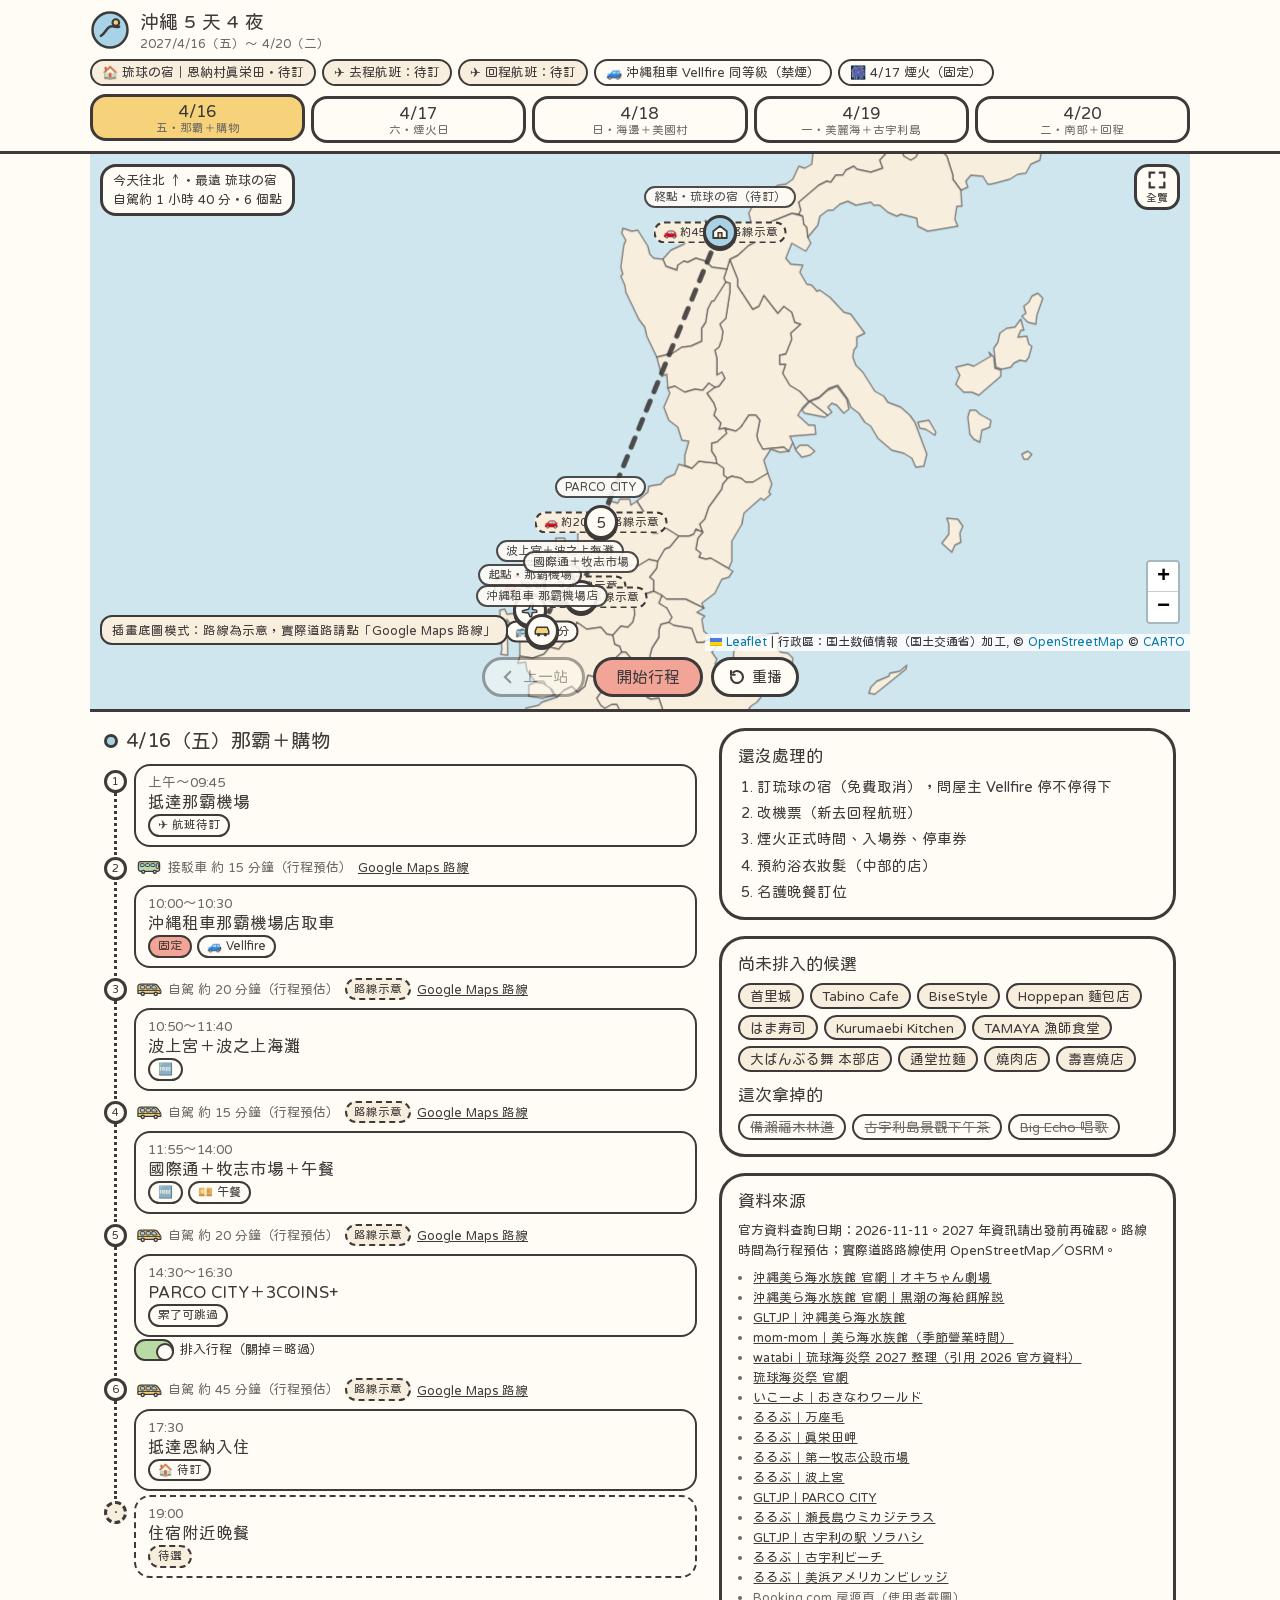
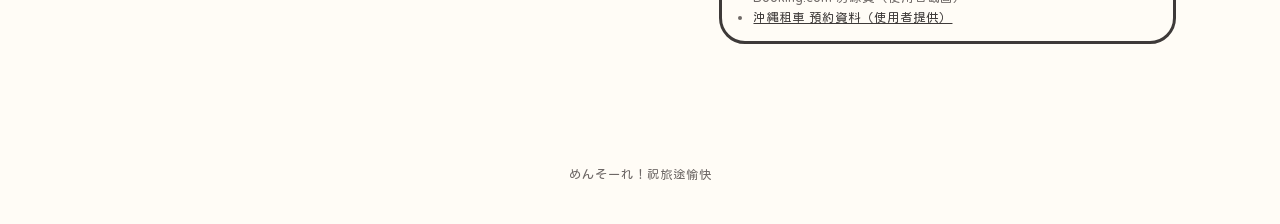
==== index.html @ 58d8d1ad "Add trip map page Co-Authored-By: Claude Opus 5.5 <noreply@anthropic.com> Claude-Session: https://cl" ====
<!DOCTYPE html>
<html lang="zh-Hant">
<head>
<meta charset="utf-8">
<meta name="viewport" content="width=device-width,initial-scale=1,viewport-fit=cover">
<title>沖繩 5 天 4 夜｜動態地圖行程</title>
<link rel="preconnect" href="https://fonts.googleapis.com">
<link href="https://fonts.googleapis.com/css2?family=Huninn&display=swap" rel="stylesheet">
<style>/* required styles */

.leaflet-pane,
.leaflet-tile,
.leaflet-marker-icon,
.leaflet-marker-shadow,
.leaflet-tile-container,
.leaflet-pane > svg,
.leaflet-pane > canvas,
.leaflet-zoom-box,
.leaflet-image-layer,
.leaflet-layer {
	position: absolute;
	left: 0;
	top: 0;
	}
.leaflet-container {
	overflow: hidden;
	}
.leaflet-tile,
.leaflet-marker-icon,
.leaflet-marker-shadow {
	-webkit-user-select: none;
	   -moz-user-select: none;
	        user-select: none;
	  -webkit-user-drag: none;
	}
/* Prevents IE11 from highlighting tiles in blue */
.leaflet-tile::selection {
	background: transparent;
}
/* Safari renders non-retina tile on retina better with this, but Chrome is worse */
.leaflet-safari .leaflet-tile {
	image-rendering: -webkit-optimize-contrast;
	}
/* hack that prevents hw layers "stretching" when loading new tiles */
.leaflet-safari .leaflet-tile-container {
	width: 1600px;
	height: 1600px;
	-webkit-transform-origin: 0 0;
	}
.leaflet-marker-icon,
.leaflet-marker-shadow {
	display: block;
	}
/* .leaflet-container svg: reset svg max-width decleration shipped in Joomla! (joomla.org) 3.x */
/* .leaflet-container img: map is broken in FF if you have max-width: 100% on tiles */
.leaflet-container .leaflet-overlay-pane svg {
	max-width: none !important;
	max-height: none !important;
	}
.leaflet-container .leaflet-marker-pane img,
.leaflet-container .leaflet-shadow-pane img,
.leaflet-container .leaflet-tile-pane img,
.leaflet-container img.leaflet-image-layer,
.leaflet-container .leaflet-tile {
	max-width: none !important;
	max-height: none !important;
	width: auto;
	padding: 0;
	}

.leaflet-container img.leaflet-tile {
	/* See: https://bugs.chromium.org/p/chromium/issues/detail?id=600120 */
	mix-blend-mode: plus-lighter;
}

.leaflet-container.leaflet-touch-zoom {
	-ms-touch-action: pan-x pan-y;
	touch-action: pan-x pan-y;
	}
.leaflet-container.leaflet-touch-drag {
	-ms-touch-action: pinch-zoom;
	/* Fallback for FF which doesn't support pinch-zoom */
	touch-action: none;
	touch-action: pinch-zoom;
}
.leaflet-container.leaflet-touch-drag.leaflet-touch-zoom {
	-ms-touch-action: none;
	touch-action: none;
}
.leaflet-container {
	-webkit-tap-highlight-color: transparent;
}
.leaflet-container a {
	-webkit-tap-highlight-color: rgba(51, 181, 229, 0.4);
}
.leaflet-tile {
	filter: inherit;
	visibility: hidden;
	}
.leaflet-tile-loaded {
	visibility: inherit;
	}
.leaflet-zoom-box {
	width: 0;
	height: 0;
	-moz-box-sizing: border-box;
	     box-sizing: border-box;
	z-index: 800;
	}
/* workaround for https://bugzilla.mozilla.org/show_bug.cgi?id=888319 */
.leaflet-overlay-pane svg {
	-moz-user-select: none;
	}

.leaflet-pane         { z-index: 400; }

.leaflet-tile-pane    { z-index: 200; }
.leaflet-overlay-pane { z-index: 400; }
.leaflet-shadow-pane  { z-index: 500; }
.leaflet-marker-pane  { z-index: 600; }
.leaflet-tooltip-pane   { z-index: 650; }
.leaflet-popup-pane   { z-index: 700; }

.leaflet-map-pane canvas { z-index: 100; }
.leaflet-map-pane svg    { z-index: 200; }

.leaflet-vml-shape {
	width: 1px;
	height: 1px;
	}
.lvml {
	behavior: url(#default#VML);
	display: inline-block;
	position: absolute;
	}


/* control positioning */

.leaflet-control {
	position: relative;
	z-index: 800;
	pointer-events: visiblePainted; /* IE 9-10 doesn't have auto */
	pointer-events: auto;
	}
.leaflet-top,
.leaflet-bottom {
	position: absolute;
	z-index: 1000;
	pointer-events: none;
	}
.leaflet-top {
	top: 0;
	}
.leaflet-right {
	right: 0;
	}
.leaflet-bottom {
	bottom: 0;
	}
.leaflet-left {
	left: 0;
	}
.leaflet-control {
	float: left;
	clear: both;
	}
.leaflet-right .leaflet-control {
	float: right;
	}
.leaflet-top .leaflet-control {
	margin-top: 10px;
	}
.leaflet-bottom .leaflet-control {
	margin-bottom: 10px;
	}
.leaflet-left .leaflet-control {
	margin-left: 10px;
	}
.leaflet-right .leaflet-control {
	margin-right: 10px;
	}


/* zoom and fade animations */

.leaflet-fade-anim .leaflet-popup {
	opacity: 0;
	-webkit-transition: opacity 0.2s linear;
	   -moz-transition: opacity 0.2s linear;
	        transition: opacity 0.2s linear;
	}
.leaflet-fade-anim .leaflet-map-pane .leaflet-popup {
	opacity: 1;
	}
.leaflet-zoom-animated {
	-webkit-transform-origin: 0 0;
	    -ms-transform-origin: 0 0;
	        transform-origin: 0 0;
	}
svg.leaflet-zoom-animated {
	will-change: transform;
}

.leaflet-zoom-anim .leaflet-zoom-animated {
	-webkit-transition: -webkit-transform 0.25s cubic-bezier(0,0,0.25,1);
	   -moz-transition:    -moz-transform 0.25s cubic-bezier(0,0,0.25,1);
	        transition:         transform 0.25s cubic-bezier(0,0,0.25,1);
	}
.leaflet-zoom-anim .leaflet-tile,
.leaflet-pan-anim .leaflet-tile {
	-webkit-transition: none;
	   -moz-transition: none;
	        transition: none;
	}

.leaflet-zoom-anim .leaflet-zoom-hide {
	visibility: hidden;
	}


/* cursors */

.leaflet-interactive {
	cursor: pointer;
	}
.leaflet-grab {
	cursor: -webkit-grab;
	cursor:    -moz-grab;
	cursor:         grab;
	}
.leaflet-crosshair,
.leaflet-crosshair .leaflet-interactive {
	cursor: crosshair;
	}
.leaflet-popup-pane,
.leaflet-control {
	cursor: auto;
	}
.leaflet-dragging .leaflet-grab,
.leaflet-dragging .leaflet-grab .leaflet-interactive,
.leaflet-dragging .leaflet-marker-draggable {
	cursor: move;
	cursor: -webkit-grabbing;
	cursor:    -moz-grabbing;
	cursor:         grabbing;
	}

/* marker & overlays interactivity */
.leaflet-marker-icon,
.leaflet-marker-shadow,
.leaflet-image-layer,
.leaflet-pane > svg path,
.leaflet-tile-container {
	pointer-events: none;
	}

.leaflet-marker-icon.leaflet-interactive,
.leaflet-image-layer.leaflet-interactive,
.leaflet-pane > svg path.leaflet-interactive,
svg.leaflet-image-layer.leaflet-interactive path {
	pointer-events: visiblePainted; /* IE 9-10 doesn't have auto */
	pointer-events: auto;
	}

/* visual tweaks */

.leaflet-container {
	background: #ddd;
	outline-offset: 1px;
	}
.leaflet-container a {
	color: #0078A8;
	}
.leaflet-zoom-box {
	border: 2px dotted #38f;
	background: rgba(255,255,255,0.5);
	}


/* general typography */
.leaflet-container {
	font-family: "Helvetica Neue", Arial, Helvetica, sans-serif;
	font-size: 12px;
	font-size: 0.75rem;
	line-height: 1.5;
	}


/* general toolbar styles */

.leaflet-bar {
	box-shadow: 0 1px 5px rgba(0,0,0,0.65);
	border-radius: 4px;
	}
.leaflet-bar a {
	background-color: #fff;
	border-bottom: 1px solid #ccc;
	width: 26px;
	height: 26px;
	line-height: 26px;
	display: block;
	text-align: center;
	text-decoration: none;
	color: black;
	}
.leaflet-bar a,
.leaflet-control-layers-toggle {
	background-position: 50% 50%;
	background-repeat: no-repeat;
	display: block;
	}
.leaflet-bar a:hover,
.leaflet-bar a:focus {
	background-color: #f4f4f4;
	}
.leaflet-bar a:first-child {
	border-top-left-radius: 4px;
	border-top-right-radius: 4px;
	}
.leaflet-bar a:last-child {
	border-bottom-left-radius: 4px;
	border-bottom-right-radius: 4px;
	border-bottom: none;
	}
.leaflet-bar a.leaflet-disabled {
	cursor: default;
	background-color: #f4f4f4;
	color: #bbb;
	}

.leaflet-touch .leaflet-bar a {
	width: 30px;
	height: 30px;
	line-height: 30px;
	}
.leaflet-touch .leaflet-bar a:first-child {
	border-top-left-radius: 2px;
	border-top-right-radius: 2px;
	}
.leaflet-touch .leaflet-bar a:last-child {
	border-bottom-left-radius: 2px;
	border-bottom-right-radius: 2px;
	}

/* zoom control */

.leaflet-control-zoom-in,
.leaflet-control-zoom-out {
	font: bold 18px 'Lucida Console', Monaco, monospace;
	text-indent: 1px;
	}

.leaflet-touch .leaflet-control-zoom-in, .leaflet-touch .leaflet-control-zoom-out  {
	font-size: 22px;
	}


/* layers control */

.leaflet-control-layers {
	box-shadow: 0 1px 5px rgba(0,0,0,0.4);
	background: #fff;
	border-radius: 5px;
	}
.leaflet-control-layers-toggle {
	background-image: url(images/layers.png);
	width: 36px;
	height: 36px;
	}
.leaflet-retina .leaflet-control-layers-toggle {
	background-image: url(images/layers-2x.png);
	background-size: 26px 26px;
	}
.leaflet-touch .leaflet-control-layers-toggle {
	width: 44px;
	height: 44px;
	}
.leaflet-control-layers .leaflet-control-layers-list,
.leaflet-control-layers-expanded .leaflet-control-layers-toggle {
	display: none;
	}
.leaflet-control-layers-expanded .leaflet-control-layers-list {
	display: block;
	position: relative;
	}
.leaflet-control-layers-expanded {
	padding: 6px 10px 6px 6px;
	color: #333;
	background: #fff;
	}
.leaflet-control-layers-scrollbar {
	overflow-y: scroll;
	overflow-x: hidden;
	padding-right: 5px;
	}
.leaflet-control-layers-selector {
	margin-top: 2px;
	position: relative;
	top: 1px;
	}
.leaflet-control-layers label {
	display: block;
	font-size: 13px;
	font-size: 1.08333em;
	}
.leaflet-control-layers-separator {
	height: 0;
	border-top: 1px solid #ddd;
	margin: 5px -10px 5px -6px;
	}

/* Default icon URLs */
.leaflet-default-icon-path { /* used only in path-guessing heuristic, see L.Icon.Default */
	background-image: url(images/marker-icon.png);
	}


/* attribution and scale controls */

.leaflet-container .leaflet-control-attribution {
	background: #fff;
	background: rgba(255, 255, 255, 0.8);
	margin: 0;
	}
.leaflet-control-attribution,
.leaflet-control-scale-line {
	padding: 0 5px;
	color: #333;
	line-height: 1.4;
	}
.leaflet-control-attribution a {
	text-decoration: none;
	}
.leaflet-control-attribution a:hover,
.leaflet-control-attribution a:focus {
	text-decoration: underline;
	}
.leaflet-attribution-flag {
	display: inline !important;
	vertical-align: baseline !important;
	width: 1em;
	height: 0.6669em;
	}
.leaflet-left .leaflet-control-scale {
	margin-left: 5px;
	}
.leaflet-bottom .leaflet-control-scale {
	margin-bottom: 5px;
	}
.leaflet-control-scale-line {
	border: 2px solid #777;
	border-top: none;
	line-height: 1.1;
	padding: 2px 5px 1px;
	white-space: nowrap;
	-moz-box-sizing: border-box;
	     box-sizing: border-box;
	background: rgba(255, 255, 255, 0.8);
	text-shadow: 1px 1px #fff;
	}
.leaflet-control-scale-line:not(:first-child) {
	border-top: 2px solid #777;
	border-bottom: none;
	margin-top: -2px;
	}
.leaflet-control-scale-line:not(:first-child):not(:last-child) {
	border-bottom: 2px solid #777;
	}

.leaflet-touch .leaflet-control-attribution,
.leaflet-touch .leaflet-control-layers,
.leaflet-touch .leaflet-bar {
	box-shadow: none;
	}
.leaflet-touch .leaflet-control-layers,
.leaflet-touch .leaflet-bar {
	border: 2px solid rgba(0,0,0,0.2);
	background-clip: padding-box;
	}


/* popup */

.leaflet-popup {
	position: absolute;
	text-align: center;
	margin-bottom: 20px;
	}
.leaflet-popup-content-wrapper {
	padding: 1px;
	text-align: left;
	border-radius: 12px;
	}
.leaflet-popup-content {
	margin: 13px 24px 13px 20px;
	line-height: 1.3;
	font-size: 13px;
	font-size: 1.08333em;
	min-height: 1px;
	}
.leaflet-popup-content p {
	margin: 17px 0;
	margin: 1.3em 0;
	}
.leaflet-popup-tip-container {
	width: 40px;
	height: 20px;
	position: absolute;
	left: 50%;
	margin-top: -1px;
	margin-left: -20px;
	overflow: hidden;
	pointer-events: none;
	}
.leaflet-popup-tip {
	width: 17px;
	height: 17px;
	padding: 1px;

	margin: -10px auto 0;
	pointer-events: auto;

	-webkit-transform: rotate(45deg);
	   -moz-transform: rotate(45deg);
	    -ms-transform: rotate(45deg);
	        transform: rotate(45deg);
	}
.leaflet-popup-content-wrapper,
.leaflet-popup-tip {
	background: white;
	color: #333;
	box-shadow: 0 3px 14px rgba(0,0,0,0.4);
	}
.leaflet-container a.leaflet-popup-close-button {
	position: absolute;
	top: 0;
	right: 0;
	border: none;
	text-align: center;
	width: 24px;
	height: 24px;
	font: 16px/24px Tahoma, Verdana, sans-serif;
	color: #757575;
	text-decoration: none;
	background: transparent;
	}
.leaflet-container a.leaflet-popup-close-button:hover,
.leaflet-container a.leaflet-popup-close-button:focus {
	color: #585858;
	}
.leaflet-popup-scrolled {
	overflow: auto;
	}

.leaflet-oldie .leaflet-popup-content-wrapper {
	-ms-zoom: 1;
	}
.leaflet-oldie .leaflet-popup-tip {
	width: 24px;
	margin: 0 auto;

	-ms-filter: "progid:DXImageTransform.Microsoft.Matrix(M11=0.70710678, M12=0.70710678, M21=-0.70710678, M22=0.70710678)";
	filter: progid:DXImageTransform.Microsoft.Matrix(M11=0.70710678, M12=0.70710678, M21=-0.70710678, M22=0.70710678);
	}

.leaflet-oldie .leaflet-control-zoom,
.leaflet-oldie .leaflet-control-layers,
.leaflet-oldie .leaflet-popup-content-wrapper,
.leaflet-oldie .leaflet-popup-tip {
	border: 1px solid #999;
	}


/* div icon */

.leaflet-div-icon {
	background: #fff;
	border: 1px solid #666;
	}


/* Tooltip */
/* Base styles for the element that has a tooltip */
.leaflet-tooltip {
	position: absolute;
	padding: 6px;
	background-color: #fff;
	border: 1px solid #fff;
	border-radius: 3px;
	color: #222;
	white-space: nowrap;
	-webkit-user-select: none;
	-moz-user-select: none;
	-ms-user-select: none;
	user-select: none;
	pointer-events: none;
	box-shadow: 0 1px 3px rgba(0,0,0,0.4);
	}
.leaflet-tooltip.leaflet-interactive {
	cursor: pointer;
	pointer-events: auto;
	}
.leaflet-tooltip-top:before,
.leaflet-tooltip-bottom:before,
.leaflet-tooltip-left:before,
.leaflet-tooltip-right:before {
	position: absolute;
	pointer-events: none;
	border: 6px solid transparent;
	background: transparent;
	content: "";
	}

/* Directions */

.leaflet-tooltip-bottom {
	margin-top: 6px;
}
.leaflet-tooltip-top {
	margin-top: -6px;
}
.leaflet-tooltip-bottom:before,
.leaflet-tooltip-top:before {
	left: 50%;
	margin-left: -6px;
	}
.leaflet-tooltip-top:before {
	bottom: 0;
	margin-bottom: -12px;
	border-top-color: #fff;
	}
.leaflet-tooltip-bottom:before {
	top: 0;
	margin-top: -12px;
	margin-left: -6px;
	border-bottom-color: #fff;
	}
.leaflet-tooltip-left {
	margin-left: -6px;
}
.leaflet-tooltip-right {
	margin-left: 6px;
}
.leaflet-tooltip-left:before,
.leaflet-tooltip-right:before {
	top: 50%;
	margin-top: -6px;
	}
.leaflet-tooltip-left:before {
	right: 0;
	margin-right: -12px;
	border-left-color: #fff;
	}
.leaflet-tooltip-right:before {
	left: 0;
	margin-left: -12px;
	border-right-color: #fff;
	}

/* Printing */

@media print {
	/* Prevent printers from removing background-images of controls. */
	.leaflet-control {
		-webkit-print-color-adjust: exact;
		print-color-adjust: exact;
		}
	}
</style>
<style>
:root{
  --paper:#FFFCF6;--ink:#3E3A39;--ink-soft:#6E6866;--coral:#F2A497;--yellow:#F6D27A;--water:#A8D3E6;--green:#B9DAA5;--sand:#F7EEDD;--lilac:#E8D9F0;
  --line:3px;--r-lg:26px;--r-md:16px;
  --font:"Huninn","PingFang TC","Noto Sans TC","Microsoft JhengHei",system-ui,sans-serif;
  color-scheme:light;
}
*{box-sizing:border-box}
html,body{margin:0;overflow-x:hidden;max-width:100%;background:var(--paper);color:var(--ink);font-family:var(--font);font-size:16px;line-height:1.6}
button{font-family:inherit;color:inherit;cursor:pointer}
a{color:var(--ink)}
:focus-visible{outline:3px dashed var(--ink);outline-offset:2px}
h1,h2,h3{font-weight:400;margin:0;line-height:1.3}

/* Header */
.top{padding:calc(10px + env(safe-area-inset-top,0px)) 14px 8px;border-bottom:var(--line) solid var(--ink);background:var(--paper);position:sticky;top:0;z-index:1200}
.top-row{display:flex;align-items:center;gap:10px;max-width:1100px;margin:0 auto}
.top h1{font-size:19px;flex:1;min-width:0}
.top h1 small{display:block;font-size:12.5px;color:var(--ink-soft)}
.logo{width:40px;height:40px;flex:none}
.chips{display:flex;gap:6px;overflow-x:auto;scrollbar-width:none;padding:8px 0 2px;max-width:1100px;margin:0 auto}
.chips::-webkit-scrollbar{display:none}
.chip{flex:none;white-space:nowrap;border:2px solid var(--ink);border-radius:999px;padding:1px 10px;font-size:13px;background:var(--paper)}
.chip.tbc{background:var(--sand)}
.days{display:grid;grid-template-columns:repeat(5,1fr);gap:6px;max-width:1100px;margin:8px auto 0}
.day-btn{min-width:0;border:var(--line) solid var(--ink);border-radius:var(--r-md);background:var(--paper);padding:4px 0 3px;display:flex;flex-direction:column;align-items:center;line-height:1.2;transition:transform .15s}
.day-btn b{font-weight:400;font-size:17px;font-variant-numeric:tabular-nums}
.day-btn small{font-size:11.5px;color:var(--ink-soft);white-space:nowrap;overflow:hidden;text-overflow:ellipsis;max-width:100%;padding:0 2px}
.day-btn[aria-selected="true"]{background:var(--yellow);transform:translateY(-2px)}

/* Map */
.stage{position:relative;max-width:1100px;margin:0 auto}
.mapbox{position:relative;height:62vh;min-height:360px;border-bottom:var(--line) solid var(--ink);background:#cfe6ef}
#map{position:absolute;inset:0;background:#cfe6ef;font-family:var(--font)}
.leaflet-container{font-family:var(--font)}
.leaflet-tile-pane{filter:saturate(.75) sepia(.12) brightness(1.03)}
.summary{position:absolute;left:10px;top:10px;right:64px;z-index:500;pointer-events:none;display:flex}
.summary div{pointer-events:auto;background:var(--paper);border:var(--line) solid var(--ink);border-radius:var(--r-md);padding:4px 10px;font-size:13px;max-width:100%;line-height:1.45}
.summary b{font-weight:400}
.fab{position:absolute;right:10px;top:10px;z-index:500;display:flex;flex-direction:column;gap:8px}
.fab button{width:46px;height:46px;border:var(--line) solid var(--ink);border-radius:14px;background:var(--paper);display:grid;place-items:center;font-size:11px;line-height:1.1;padding:2px}
.fab svg{width:22px;height:22px}
.ctrl{position:absolute;left:0;right:0;bottom:12px;z-index:600;display:flex;justify-content:center;gap:8px;padding:0 10px;pointer-events:none}
.ctrl button{pointer-events:auto;border:var(--line) solid var(--ink);border-radius:999px;background:var(--paper);padding:8px 14px;font-size:15px;display:flex;align-items:center;gap:6px;white-space:nowrap}
.ctrl button.main{background:var(--coral);font-size:16px;padding:8px 20px}
.ctrl button:disabled{opacity:.45;cursor:default}
.ctrl svg{width:18px;height:18px}
.leaflet-bottom.leaflet-right{bottom:58px}
body.sheet-open .summary{display:none}
.offline{position:absolute;left:10px;bottom:64px;z-index:500;background:var(--sand);border:2px solid var(--ink);border-radius:12px;padding:3px 10px;font-size:12.5px;display:none}

/* map markers */
.pin{width:34px;height:34px;border-radius:50%;border:var(--line) solid var(--ink);background:var(--paper);display:grid;place-items:center;font-size:15px;line-height:1;box-shadow:0 2px 0 var(--ink);transition:transform .2s}
.pin.done{background:var(--green)}
.pin.now{background:var(--yellow);transform:scale(1.18)}
.pin.home{background:var(--water)}
.pin.opt{border-style:dashed}
.pin svg{width:18px;height:18px}
.pin-label{background:var(--paper)!important;border:2px solid var(--ink)!important;border-radius:999px!important;box-shadow:none!important;padding:0 8px!important;font-family:var(--font);font-size:12px;color:var(--ink)!important;white-space:nowrap}
.pin-label::before{display:none}
.leg-chip{background:var(--paper);border:2px solid var(--ink);border-radius:999px;padding:0 7px;font-size:11.5px;white-space:nowrap;display:inline-block;transform:translate(-50%,-50%);font-family:var(--font)}
.leg-chip.sketch{background:var(--sand);border-style:dashed}
.vehicle{width:54px;height:36px;transform-origin:50% 70%}
.vehicle svg{width:54px;height:36px;display:block;transition:transform .2s}
.vehicle.flip svg{transform:scaleX(-1)}

/* Timeline */
main{max-width:1100px;margin:0 auto;padding:16px 14px 120px;display:grid;gap:22px}
@media (min-width:900px){main{grid-template-columns:1.3fr 1fr;align-items:start}}
.sec-title{display:flex;align-items:center;gap:8px;font-size:20px;margin-bottom:10px}
.sec-title .dot{width:14px;height:14px;border-radius:50%;border:var(--line) solid var(--ink);flex:none}
.tl{list-style:none;margin:0;padding:0;position:relative}
.tl>li{position:relative;padding:0 0 4px 30px}
.tl>li::before{content:"";position:absolute;left:10px;top:18px;bottom:-4px;border-left:3px dotted var(--ink)}
.tl>li:last-child::before{display:none}
.tl .dotm{position:absolute;left:0;top:6px;width:23px;height:23px;border-radius:50%;border:var(--line) solid var(--ink);background:var(--paper);display:grid;place-items:center;font-size:11px}
.tl li.pending .dotm{border-style:dashed;background:var(--sand)}
.tl li.isnow .dotm{background:var(--yellow)}
.tl li.isdone .dotm{background:var(--green)}
.tl li.skipped{opacity:.5}
.row{width:100%;text-align:left;border:2px solid var(--ink);border-radius:var(--r-md);background:var(--paper);padding:8px 12px;display:flex;flex-direction:column;gap:3px}
.tl li.pending .row{border-style:dashed}
.tl li.big .row{background:var(--coral)}
.row .tm{font-size:13.5px;color:var(--ink-soft);font-variant-numeric:tabular-nums}
.row .ti{font-size:16.5px}
.tags{display:flex;flex-wrap:wrap;gap:5px}
.tag{font-size:12px;border:2px solid var(--ink);border-radius:999px;padding:0 8px;line-height:1.55;background:var(--paper)}
.tag.pend{background:var(--sand);border-style:dashed}
.tag.fix{background:var(--coral)}
.tag.skip{background:var(--green)}
.leg{display:flex;flex-wrap:wrap;align-items:center;gap:6px;font-size:13px;color:var(--ink-soft);padding:6px 0 8px 2px}
.leg svg{width:26px;height:18px;flex:none}
.leg a{font-size:12.5px}
.leg .sk{border:2px dashed var(--ink);border-radius:999px;padding:0 7px;font-size:11.5px;background:var(--sand);color:var(--ink)}
.opts{display:flex;flex-wrap:wrap;gap:6px;margin-top:4px}
.opt{border:2px solid var(--ink);border-radius:999px;padding:2px 11px;font-size:13.5px;background:var(--paper)}
.opt[aria-pressed="true"]{background:var(--yellow)}
.switch{display:inline-flex;align-items:center;gap:6px;font-size:13px;margin-top:2px}
.switch input{appearance:none;-webkit-appearance:none;width:40px;height:22px;border:2px solid var(--ink);border-radius:999px;background:var(--green);position:relative;cursor:pointer;margin:0}
.switch input::after{content:"";position:absolute;top:2px;left:20px;width:14px;height:14px;border-radius:50%;background:var(--paper);border:2px solid var(--ink);transition:left .15s}
.switch input:not(:checked){background:var(--sand)}
.switch input:not(:checked)::after{left:2px}

.card{border:var(--line) solid var(--ink);border-radius:var(--r-lg);padding:14px 16px;background:var(--paper)}
.side{display:grid;gap:16px}
.side h3{font-size:17px;margin-bottom:8px}
.pills{display:flex;flex-wrap:wrap;gap:6px;list-style:none;margin:0;padding:0}
.pills li{border:2px solid var(--ink);border-radius:999px;padding:0 10px;font-size:13.5px;background:var(--sand)}
.pills.cut li{text-decoration:line-through;background:var(--paper);color:var(--ink-soft)}
.todo{margin:0;padding-left:1.3em;font-size:14.5px}
.todo li+li{margin-top:3px}
.src{font-size:12.5px;color:var(--ink-soft);margin:0;padding-left:1.2em}
footer{text-align:center;font-size:12.5px;color:var(--ink-soft);padding:0 16px 40px}

/* Bottom sheet */
.sheet{position:fixed;left:0;right:0;bottom:0;z-index:1500;background:var(--paper);border-top:var(--line) solid var(--ink);border-radius:var(--r-lg) var(--r-lg) 0 0;max-height:46vh;display:flex;flex-direction:column;transform:translateY(105%);transition:transform .32s cubic-bezier(.3,1.3,.5,1);box-shadow:0 -4px 0 rgba(62,58,57,.12);padding-bottom:env(safe-area-inset-bottom,0px)}
.sheet.open{transform:none}
.sheet.tall{max-height:86vh}
@media (min-width:900px){
  .sheet{left:auto;right:16px;bottom:16px;top:auto;width:400px;max-height:calc(100vh - 32px);border:var(--line) solid var(--ink);border-radius:var(--r-lg);transform:translateX(120%)}
  .sheet.open{transform:none}
  .sheet.tall{max-height:calc(100vh - 32px)}
}
.grab{width:100%;border:0;background:transparent;padding:8px 0 2px;display:flex;justify-content:center}
.grab i{display:block;width:48px;height:6px;border-radius:9px;background:var(--ink)}
.sh-head{flex:none;padding:2px 16px 10px;display:flex;gap:10px;align-items:flex-start;border-bottom:2px dashed var(--ink)}
.sh-head .num{flex:none;width:36px;height:36px;border-radius:50%;border:var(--line) solid var(--ink);background:var(--yellow);display:grid;place-items:center;font-size:16px}
.sh-head h2{font-size:20px}
.sh-head .sub{font-size:13px;color:var(--ink-soft)}
.sh-head .x{margin-left:auto;flex:none;width:34px;height:34px;border:2px solid var(--ink);border-radius:50%;background:var(--paper);font-size:18px;line-height:1}
.sh-body{flex:1 1 auto;min-height:0;overflow-y:auto;padding:12px 16px 14px;display:grid;gap:12px;overscroll-behavior:contain}
.times{display:grid;grid-template-columns:repeat(3,1fr);gap:6px}
.times div{border:2px solid var(--ink);border-radius:12px;padding:4px 6px;text-align:center;background:var(--sand)}
.times small{display:block;font-size:11.5px;color:var(--ink-soft)}
.times b{font-weight:400;font-size:17px;font-variant-numeric:tabular-nums}
.plan-note{font-size:11.5px;color:var(--ink-soft);margin-top:-6px}
.what{font-size:15.5px}
.steps{margin:0;padding-left:1.4em;font-size:14.5px}
.steps li+li{margin-top:2px}
.alert{border:2px solid var(--ink);border-radius:12px;background:#FCE3DD;padding:8px 10px;font-size:14px}
.alert b{font-weight:400}
.alert ul{margin:4px 0 0;padding-left:1.2em}
details{border:2px solid var(--ink);border-radius:14px;background:var(--paper)}
summary{padding:8px 12px;cursor:pointer;font-size:15.5px;list-style:none;display:flex;align-items:center;gap:8px}
summary::-webkit-details-marker{display:none}
summary::after{content:"＋";margin-left:auto}
details[open] summary::after{content:"－"}
.dbody{padding:0 12px 10px;display:grid;gap:8px;font-size:14px}
.kv{display:grid;grid-template-columns:auto 1fr;gap:4px 10px;margin:0}
.kv dt{color:var(--ink-soft);font-size:13px;white-space:nowrap}
.kv dd{margin:0}
.badge{display:inline-block;font-size:11px;border:1.5px solid var(--ink);border-radius:999px;padding:0 6px;margin-left:4px;vertical-align:1px}
.badge.ok{background:var(--green)}
.badge.tbc{background:var(--sand);border-style:dashed}
.srcline{font-size:11.5px;color:var(--ink-soft)}
.food{border:2px solid var(--ink);border-radius:12px;padding:7px 10px;background:var(--sand)}
.food b{font-weight:400;font-size:15px}
.food p{margin:2px 0 0;font-size:13px}
.maplink{display:inline-flex;align-items:center;gap:4px;border:2px solid var(--ink);border-radius:999px;padding:1px 10px;font-size:13px;text-decoration:none;background:var(--water)}
.sh-foot{flex:none;display:flex;gap:8px;padding:10px 16px 12px;border-top:2px dashed var(--ink)}
.sh-foot button{flex:1;border:var(--line) solid var(--ink);border-radius:999px;background:var(--paper);padding:8px 0;font-size:15px}
.sh-foot button.main{background:var(--coral)}
.sh-foot button:disabled{opacity:.4}

@media (prefers-reduced-motion:reduce){
  *,*::before,*::after{transition:none!important;animation:none!important}
}
</style>
</head>
<body>
<header class="top">
  <div class="top-row">
    <svg class="logo" viewBox="0 0 48 48" aria-hidden="true"><circle cx="24" cy="24" r="21" fill="#A8D3E6" stroke="#3E3A39" stroke-width="3"/><path d="M13 31c5-2 6-9 11-11s8 2 11 0" fill="none" stroke="#3E3A39" stroke-width="3" stroke-linecap="round"/><circle cx="31" cy="15" r="4" fill="#F6D27A" stroke="#3E3A39" stroke-width="2.5"/></svg>
    <h1 id="title">沖繩 5 天 4 夜<small id="dates"></small></h1>
  </div>
  <div class="chips" id="chips"></div>
  <div class="days" id="days" role="tablist" aria-label="選擇日期"></div>
</header>

<div class="stage">
  <div class="mapbox">
    <div id="map" aria-label="行程地圖"></div>
    <div class="summary"><div id="summary"></div></div>
    <div class="fab">
      <button id="btnFit" title="當日全覽" aria-label="當日全覽"><svg viewBox="0 0 24 24" fill="none" stroke="#3E3A39" stroke-width="2.5" stroke-linecap="round"><path d="M4 9V4h5M20 9V4h-5M4 15v5h5M20 15v5h-5"/></svg>全覽</button>
    </div>
    <div class="offline" id="offline">插畫底圖模式：路線為示意，實際道路請點「Google Maps 路線」</div>
    <div class="ctrl">
      <button id="btnPrev" aria-label="上一站"><svg viewBox="0 0 24 24" fill="none" stroke="#3E3A39" stroke-width="3" stroke-linecap="round"><path d="M15 5l-7 7 7 7"/></svg>上一站</button>
      <button id="btnMain" class="main">開始行程</button>
      <button id="btnReplay" aria-label="重播今日"><svg viewBox="0 0 24 24" fill="none" stroke="#3E3A39" stroke-width="2.8" stroke-linecap="round"><path d="M4 12a8 8 0 1 0 3-6.2M4 4v5h5"/></svg>重播</button>
    </div>
  </div>
</div>

<main>
  <section>
    <h2 class="sec-title"><span class="dot" id="dayDot"></span><span id="tlTitle">時間軸</span></h2>
    <ol class="tl" id="timeline"></ol>
  </section>
  <aside class="side">
    <div class="card">
      <h3>還沒處理的</h3>
      <ol class="todo" id="todo"></ol>
    </div>
    <div class="card">
      <h3>尚未排入的候選</h3>
      <ul class="pills" id="wish"></ul>
      <h3 style="margin-top:12px">這次拿掉的</h3>
      <ul class="pills cut" id="cut"></ul>
    </div>
    <div class="card">
      <h3>資料來源</h3>
      <p style="font-size:13px;margin:0 0 6px">官方資料查詢日期：<span id="qdate"></span>。2027 年資訊請出發前再確認。路線時間為行程預估；實際道路路線使用 OpenStreetMap／OSRM。</p>
      <ul class="src" id="srcList"></ul>
    </div>
  </aside>
</main>
<footer>めんそーれ！祝旅途愉快</footer>

<section class="sheet" id="sheet" aria-live="polite" aria-label="站點資訊">
  <button class="grab" id="grab" aria-label="展開或收合資訊卡"><i></i></button>
  <div class="sh-head">
    <span class="num" id="shNum">1</span>
    <div><h2 id="shTitle"></h2><div class="sub" id="shSub"></div></div>
    <button class="x" id="shClose" aria-label="收起">×</button>
  </div>
  <div class="sh-body" id="shBody"></div>
  <div class="sh-foot">
    <button id="shPrev">上一站</button>
    <button id="shNext" class="main">下一站</button>
  </div>
</section>

<script>/* @preserve
 * Leaflet 1.9.4, a JS library for interactive maps. https://leafletjs.com
 * (c) 2010-2023 Vladimir Agafonkin, (c) 2010-2011 CloudMade
 */
!function(t,e){"object"==typeof exports&&"undefined"!=typeof module?e(exports):"function"==typeof define&&define.amd?define(["exports"],e):e((t="undefined"!=typeof globalThis?globalThis:t||self).leaflet={})}(this,function(t){"use strict";function l(t){for(var e,i,n=1,o=arguments.length;n<o;n++)for(e in i=arguments[n])t[e]=i[e];return t}var R=Object.create||function(t){return N.prototype=t,new N};function N(){}function a(t,e){var i,n=Array.prototype.slice;return t.bind?t.bind.apply(t,n.call(arguments,1)):(i=n.call(arguments,2),function(){return t.apply(e,i.length?i.concat(n.call(arguments)):arguments)})}var D=0;function h(t){return"_leaflet_id"in t||(t._leaflet_id=++D),t._leaflet_id}function j(t,e,i){var n,o,s=function(){n=!1,o&&(r.apply(i,o),o=!1)},r=function(){n?o=arguments:(t.apply(i,arguments),setTimeout(s,e),n=!0)};return r}function H(t,e,i){var n=e[1],e=e[0],o=n-e;return t===n&&i?t:((t-e)%o+o)%o+e}function u(){return!1}function i(t,e){return!1===e?t:(e=Math.pow(10,void 0===e?6:e),Math.round(t*e)/e)}function W(t){return t.trim?t.trim():t.replace(/^\s+|\s+$/g,"")}function F(t){return W(t).split(/\s+/)}function c(t,e){for(var i in Object.prototype.hasOwnProperty.call(t,"options")||(t.options=t.options?R(t.options):{}),e)t.options[i]=e[i];return t.options}function U(t,e,i){var n,o=[];for(n in t)o.push(encodeURIComponent(i?n.toUpperCase():n)+"="+encodeURIComponent(t[n]));return(e&&-1!==e.indexOf("?")?"&":"?")+o.join("&")}var V=/\{ *([\w_ -]+) *\}/g;function q(t,i){return t.replace(V,function(t,e){e=i[e];if(void 0===e)throw new Error("No value provided for variable "+t);return e="function"==typeof e?e(i):e})}var d=Array.isArray||function(t){return"[object Array]"===Object.prototype.toString.call(t)};function G(t,e){for(var i=0;i<t.length;i++)if(t[i]===e)return i;return-1}var K="[data-uri]";function Y(t){return window["webkit"+t]||window["moz"+t]||window["ms"+t]}var X=0;function J(t){var e=+new Date,i=Math.max(0,16-(e-X));return X=e+i,window.setTimeout(t,i)}var $=window.requestAnimationFrame||Y("RequestAnimationFrame")||J,Q=window.cancelAnimationFrame||Y("CancelAnimationFrame")||Y("CancelRequestAnimationFrame")||function(t){window.clearTimeout(t)};function x(t,e,i){if(!i||$!==J)return $.call(window,a(t,e));t.call(e)}function r(t){t&&Q.call(window,t)}var tt={__proto__:null,extend:l,create:R,bind:a,get lastId(){return D},stamp:h,throttle:j,wrapNum:H,falseFn:u,formatNum:i,trim:W,splitWords:F,setOptions:c,getParamString:U,template:q,isArray:d,indexOf:G,emptyImageUrl:K,requestFn:$,cancelFn:Q,requestAnimFrame:x,cancelAnimFrame:r};function et(){}et.extend=function(t){function e(){c(this),this.initialize&&this.initialize.apply(this,arguments),this.callInitHooks()}var i,n=e.__super__=this.prototype,o=R(n);for(i in(o.constructor=e).prototype=o,this)Object.prototype.hasOwnProperty.call(this,i)&&"prototype"!==i&&"__super__"!==i&&(e[i]=this[i]);if(t.statics&&l(e,t.statics),t.includes){var s=t.includes;if("undefined"!=typeof L&&L&&L.Mixin){s=d(s)?s:[s];for(var r=0;r<s.length;r++)s[r]===L.Mixin.Events&&console.warn("Deprecated include of L.Mixin.Events: this property will be removed in future releases, please inherit from L.Evented instead.",(new Error).stack)}l.apply(null,[o].concat(t.includes))}return l(o,t),delete o.statics,delete o.includes,o.options&&(o.options=n.options?R(n.options):{},l(o.options,t.options)),o._initHooks=[],o.callInitHooks=function(){if(!this._initHooksCalled){n.callInitHooks&&n.callInitHooks.call(this),this._initHooksCalled=!0;for(var t=0,e=o._initHooks.length;t<e;t++)o._initHooks[t].call(this)}},e},et.include=function(t){var e=this.prototype.options;return l(this.prototype,t),t.options&&(this.prototype.options=e,this.mergeOptions(t.options)),this},et.mergeOptions=function(t){return l(this.prototype.options,t),this},et.addInitHook=function(t){var e=Array.prototype.slice.call(arguments,1),i="function"==typeof t?t:function(){this[t].apply(this,e)};return this.prototype._initHooks=this.prototype._initHooks||[],this.prototype._initHooks.push(i),this};var e={on:function(t,e,i){if("object"==typeof t)for(var n in t)this._on(n,t[n],e);else for(var o=0,s=(t=F(t)).length;o<s;o++)this._on(t[o],e,i);return this},off:function(t,e,i){if(arguments.length)if("object"==typeof t)for(var n in t)this._off(n,t[n],e);else{t=F(t);for(var o=1===arguments.length,s=0,r=t.length;s<r;s++)o?this._off(t[s]):this._off(t[s],e,i)}else delete this._events;return this},_on:function(t,e,i,n){"function"!=typeof e?console.warn("wrong listener type: "+typeof e):!1===this._listens(t,e,i)&&(e={fn:e,ctx:i=i===this?void 0:i},n&&(e.once=!0),this._events=this._events||{},this._events[t]=this._events[t]||[],this._events[t].push(e))},_off:function(t,e,i){var n,o,s;if(this._events&&(n=this._events[t]))if(1===arguments.length){if(this._firingCount)for(o=0,s=n.length;o<s;o++)n[o].fn=u;delete this._events[t]}else"function"!=typeof e?console.warn("wrong listener type: "+typeof e):!1!==(e=this._listens(t,e,i))&&(i=n[e],this._firingCount&&(i.fn=u,this._events[t]=n=n.slice()),n.splice(e,1))},fire:function(t,e,i){if(this.listens(t,i)){var n=l({},e,{type:t,target:this,sourceTarget:e&&e.sourceTarget||this});if(this._events){var o=this._events[t];if(o){this._firingCount=this._firingCount+1||1;for(var s=0,r=o.length;s<r;s++){var a=o[s],h=a.fn;a.once&&this.off(t,h,a.ctx),h.call(a.ctx||this,n)}this._firingCount--}}i&&this._propagateEvent(n)}return this},listens:function(t,e,i,n){"string"!=typeof t&&console.warn('"string" type argument expected');var o=e,s=("function"!=typeof e&&(n=!!e,i=o=void 0),this._events&&this._events[t]);if(s&&s.length&&!1!==this._listens(t,o,i))return!0;if(n)for(var r in this._eventParents)if(this._eventParents[r].listens(t,e,i,n))return!0;return!1},_listens:function(t,e,i){if(this._events){var n=this._events[t]||[];if(!e)return!!n.length;i===this&&(i=void 0);for(var o=0,s=n.length;o<s;o++)if(n[o].fn===e&&n[o].ctx===i)return o}return!1},once:function(t,e,i){if("object"==typeof t)for(var n in t)this._on(n,t[n],e,!0);else for(var o=0,s=(t=F(t)).length;o<s;o++)this._on(t[o],e,i,!0);return this},addEventParent:function(t){return this._eventParents=this._eventParents||{},this._eventParents[h(t)]=t,this},removeEventParent:function(t){return this._eventParents&&delete this._eventParents[h(t)],this},_propagateEvent:function(t){for(var e in this._eventParents)this._eventParents[e].fire(t.type,l({layer:t.target,propagatedFrom:t.target},t),!0)}},it=(e.addEventListener=e.on,e.removeEventListener=e.clearAllEventListeners=e.off,e.addOneTimeEventListener=e.once,e.fireEvent=e.fire,e.hasEventListeners=e.listens,et.extend(e));function p(t,e,i){this.x=i?Math.round(t):t,this.y=i?Math.round(e):e}var nt=Math.trunc||function(t){return 0<t?Math.floor(t):Math.ceil(t)};function m(t,e,i){return t instanceof p?t:d(t)?new p(t[0],t[1]):null==t?t:"object"==typeof t&&"x"in t&&"y"in t?new p(t.x,t.y):new p(t,e,i)}function f(t,e){if(t)for(var i=e?[t,e]:t,n=0,o=i.length;n<o;n++)this.extend(i[n])}function _(t,e){return!t||t instanceof f?t:new f(t,e)}function s(t,e){if(t)for(var i=e?[t,e]:t,n=0,o=i.length;n<o;n++)this.extend(i[n])}function g(t,e){return t instanceof s?t:new s(t,e)}function v(t,e,i){if(isNaN(t)||isNaN(e))throw new Error("Invalid LatLng object: ("+t+", "+e+")");this.lat=+t,this.lng=+e,void 0!==i&&(this.alt=+i)}function w(t,e,i){return t instanceof v?t:d(t)&&"object"!=typeof t[0]?3===t.length?new v(t[0],t[1],t[2]):2===t.length?new v(t[0],t[1]):null:null==t?t:"object"==typeof t&&"lat"in t?new v(t.lat,"lng"in t?t.lng:t.lon,t.alt):void 0===e?null:new v(t,e,i)}p.prototype={clone:function(){return new p(this.x,this.y)},add:function(t){return this.clone()._add(m(t))},_add:function(t){return this.x+=t.x,this.y+=t.y,this},subtract:function(t){return this.clone()._subtract(m(t))},_subtract:function(t){return this.x-=t.x,this.y-=t.y,this},divideBy:function(t){return this.clone()._divideBy(t)},_divideBy:function(t){return this.x/=t,this.y/=t,this},multiplyBy:function(t){return this.clone()._multiplyBy(t)},_multiplyBy:function(t){return this.x*=t,this.y*=t,this},scaleBy:function(t){return new p(this.x*t.x,this.y*t.y)},unscaleBy:function(t){return new p(this.x/t.x,this.y/t.y)},round:function(){return this.clone()._round()},_round:function(){return this.x=Math.round(this.x),this.y=Math.round(this.y),this},floor:function(){return this.clone()._floor()},_floor:function(){return this.x=Math.floor(this.x),this.y=Math.floor(this.y),this},ceil:function(){return this.clone()._ceil()},_ceil:function(){return this.x=Math.ceil(this.x),this.y=Math.ceil(this.y),this},trunc:function(){return this.clone()._trunc()},_trunc:function(){return this.x=nt(this.x),this.y=nt(this.y),this},distanceTo:function(t){var e=(t=m(t)).x-this.x,t=t.y-this.y;return Math.sqrt(e*e+t*t)},equals:function(t){return(t=m(t)).x===this.x&&t.y===this.y},contains:function(t){return t=m(t),Math.abs(t.x)<=Math.abs(this.x)&&Math.abs(t.y)<=Math.abs(this.y)},toString:function(){return"Point("+i(this.x)+", "+i(this.y)+")"}},f.prototype={extend:function(t){var e,i;if(t){if(t instanceof p||"number"==typeof t[0]||"x"in t)e=i=m(t);else if(e=(t=_(t)).min,i=t.max,!e||!i)return this;this.min||this.max?(this.min.x=Math.min(e.x,this.min.x),this.max.x=Math.max(i.x,this.max.x),this.min.y=Math.min(e.y,this.min.y),this.max.y=Math.max(i.y,this.max.y)):(this.min=e.clone(),this.max=i.clone())}return this},getCenter:function(t){return m((this.min.x+this.max.x)/2,(this.min.y+this.max.y)/2,t)},getBottomLeft:function(){return m(this.min.x,this.max.y)},getTopRight:function(){return m(this.max.x,this.min.y)},getTopLeft:function(){return this.min},getBottomRight:function(){return this.max},getSize:function(){return this.max.subtract(this.min)},contains:function(t){var e,i;return(t=("number"==typeof t[0]||t instanceof p?m:_)(t))instanceof f?(e=t.min,i=t.max):e=i=t,e.x>=this.min.x&&i.x<=this.max.x&&e.y>=this.min.y&&i.y<=this.max.y},intersects:function(t){t=_(t);var e=this.min,i=this.max,n=t.min,t=t.max,o=t.x>=e.x&&n.x<=i.x,t=t.y>=e.y&&n.y<=i.y;return o&&t},overlaps:function(t){t=_(t);var e=this.min,i=this.max,n=t.min,t=t.max,o=t.x>e.x&&n.x<i.x,t=t.y>e.y&&n.y<i.y;return o&&t},isValid:function(){return!(!this.min||!this.max)},pad:function(t){var e=this.min,i=this.max,n=Math.abs(e.x-i.x)*t,t=Math.abs(e.y-i.y)*t;return _(m(e.x-n,e.y-t),m(i.x+n,i.y+t))},equals:function(t){return!!t&&(t=_(t),this.min.equals(t.getTopLeft())&&this.max.equals(t.getBottomRight()))}},s.prototype={extend:function(t){var e,i,n=this._southWest,o=this._northEast;if(t instanceof v)i=e=t;else{if(!(t instanceof s))return t?this.extend(w(t)||g(t)):this;if(e=t._southWest,i=t._northEast,!e||!i)return this}return n||o?(n.lat=Math.min(e.lat,n.lat),n.lng=Math.min(e.lng,n.lng),o.lat=Math.max(i.lat,o.lat),o.lng=Math.max(i.lng,o.lng)):(this._southWest=new v(e.lat,e.lng),this._northEast=new v(i.lat,i.lng)),this},pad:function(t){var e=this._southWest,i=this._northEast,n=Math.abs(e.lat-i.lat)*t,t=Math.abs(e.lng-i.lng)*t;return new s(new v(e.lat-n,e.lng-t),new v(i.lat+n,i.lng+t))},getCenter:function(){return new v((this._southWest.lat+this._northEast.lat)/2,(this._southWest.lng+this._northEast.lng)/2)},getSouthWest:function(){return this._southWest},getNorthEast:function(){return this._northEast},getNorthWest:function(){return new v(this.getNorth(),this.getWest())},getSouthEast:function(){return new v(this.getSouth(),this.getEast())},getWest:function(){return this._southWest.lng},getSouth:function(){return this._southWest.lat},getEast:function(){return this._northEast.lng},getNorth:function(){return this._northEast.lat},contains:function(t){t=("number"==typeof t[0]||t instanceof v||"lat"in t?w:g)(t);var e,i,n=this._southWest,o=this._northEast;return t instanceof s?(e=t.getSouthWest(),i=t.getNorthEast()):e=i=t,e.lat>=n.lat&&i.lat<=o.lat&&e.lng>=n.lng&&i.lng<=o.lng},intersects:function(t){t=g(t);var e=this._southWest,i=this._northEast,n=t.getSouthWest(),t=t.getNorthEast(),o=t.lat>=e.lat&&n.lat<=i.lat,t=t.lng>=e.lng&&n.lng<=i.lng;return o&&t},overlaps:function(t){t=g(t);var e=this._southWest,i=this._northEast,n=t.getSouthWest(),t=t.getNorthEast(),o=t.lat>e.lat&&n.lat<i.lat,t=t.lng>e.lng&&n.lng<i.lng;return o&&t},toBBoxString:function(){return[this.getWest(),this.getSouth(),this.getEast(),this.getNorth()].join(",")},equals:function(t,e){return!!t&&(t=g(t),this._southWest.equals(t.getSouthWest(),e)&&this._northEast.equals(t.getNorthEast(),e))},isValid:function(){return!(!this._southWest||!this._northEast)}};var ot={latLngToPoint:function(t,e){t=this.projection.project(t),e=this.scale(e);return this.transformation._transform(t,e)},pointToLatLng:function(t,e){e=this.scale(e),t=this.transformation.untransform(t,e);return this.projection.unproject(t)},project:function(t){return this.projection.project(t)},unproject:function(t){return this.projection.unproject(t)},scale:function(t){return 256*Math.pow(2,t)},zoom:function(t){return Math.log(t/256)/Math.LN2},getProjectedBounds:function(t){var e;return this.infinite?null:(e=this.projection.bounds,t=this.scale(t),new f(this.transformation.transform(e.min,t),this.transformation.transform(e.max,t)))},infinite:!(v.prototype={equals:function(t,e){return!!t&&(t=w(t),Math.max(Math.abs(this.lat-t.lat),Math.abs(this.lng-t.lng))<=(void 0===e?1e-9:e))},toString:function(t){return"LatLng("+i(this.lat,t)+", "+i(this.lng,t)+")"},distanceTo:function(t){return st.distance(this,w(t))},wrap:function(){return st.wrapLatLng(this)},toBounds:function(t){var t=180*t/40075017,e=t/Math.cos(Math.PI/180*this.lat);return g([this.lat-t,this.lng-e],[this.lat+t,this.lng+e])},clone:function(){return new v(this.lat,this.lng,this.alt)}}),wrapLatLng:function(t){var e=this.wrapLng?H(t.lng,this.wrapLng,!0):t.lng;return new v(this.wrapLat?H(t.lat,this.wrapLat,!0):t.lat,e,t.alt)},wrapLatLngBounds:function(t){var e=t.getCenter(),i=this.wrapLatLng(e),n=e.lat-i.lat,e=e.lng-i.lng;return 0==n&&0==e?t:(i=t.getSouthWest(),t=t.getNorthEast(),new s(new v(i.lat-n,i.lng-e),new v(t.lat-n,t.lng-e)))}},st=l({},ot,{wrapLng:[-180,180],R:6371e3,distance:function(t,e){var i=Math.PI/180,n=t.lat*i,o=e.lat*i,s=Math.sin((e.lat-t.lat)*i/2),e=Math.sin((e.lng-t.lng)*i/2),t=s*s+Math.cos(n)*Math.cos(o)*e*e,i=2*Math.atan2(Math.sqrt(t),Math.sqrt(1-t));return this.R*i}}),rt=6378137,rt={R:rt,MAX_LATITUDE:85.0511287798,project:function(t){var e=Math.PI/180,i=this.MAX_LATITUDE,i=Math.max(Math.min(i,t.lat),-i),i=Math.sin(i*e);return new p(this.R*t.lng*e,this.R*Math.log((1+i)/(1-i))/2)},unproject:function(t){var e=180/Math.PI;return new v((2*Math.atan(Math.exp(t.y/this.R))-Math.PI/2)*e,t.x*e/this.R)},bounds:new f([-(rt=rt*Math.PI),-rt],[rt,rt])};function at(t,e,i,n){d(t)?(this._a=t[0],this._b=t[1],this._c=t[2],this._d=t[3]):(this._a=t,this._b=e,this._c=i,this._d=n)}function ht(t,e,i,n){return new at(t,e,i,n)}at.prototype={transform:function(t,e){return this._transform(t.clone(),e)},_transform:function(t,e){return t.x=(e=e||1)*(this._a*t.x+this._b),t.y=e*(this._c*t.y+this._d),t},untransform:function(t,e){return new p((t.x/(e=e||1)-this._b)/this._a,(t.y/e-this._d)/this._c)}};var lt=l({},st,{code:"EPSG:3857",projection:rt,transformation:ht(lt=.5/(Math.PI*rt.R),.5,-lt,.5)}),ut=l({},lt,{code:"EPSG:900913"});function ct(t){return document.createElementNS("http://www.w3.org/2000/svg",t)}function dt(t,e){for(var i,n,o,s,r="",a=0,h=t.length;a<h;a++){for(i=0,n=(o=t[a]).length;i<n;i++)r+=(i?"L":"M")+(s=o[i]).x+" "+s.y;r+=e?b.svg?"z":"x":""}return r||"M0 0"}var _t=document.documentElement.style,pt="ActiveXObject"in window,mt=pt&&!document.addEventListener,n="msLaunchUri"in navigator&&!("documentMode"in document),ft=y("webkit"),gt=y("android"),vt=y("android 2")||y("android 3"),yt=parseInt(/WebKit\/([0-9]+)|$/.exec(navigator.userAgent)[1],10),yt=gt&&y("Google")&&yt<537&&!("AudioNode"in window),xt=!!window.opera,wt=!n&&y("chrome"),bt=y("gecko")&&!ft&&!xt&&!pt,Pt=!wt&&y("safari"),Lt=y("phantom"),o="OTransition"in _t,Tt=0===navigator.platform.indexOf("Win"),Mt=pt&&"transition"in _t,zt="WebKitCSSMatrix"in window&&"m11"in new window.WebKitCSSMatrix&&!vt,_t="MozPerspective"in _t,Ct=!window.L_DISABLE_3D&&(Mt||zt||_t)&&!o&&!Lt,Zt="undefined"!=typeof orientation||y("mobile"),St=Zt&&ft,Et=Zt&&zt,kt=!window.PointerEvent&&window.MSPointerEvent,Ot=!(!window.PointerEvent&&!kt),At="ontouchstart"in window||!!window.TouchEvent,Bt=!window.L_NO_TOUCH&&(At||Ot),It=Zt&&xt,Rt=Zt&&bt,Nt=1<(window.devicePixelRatio||window.screen.deviceXDPI/window.screen.logicalXDPI),Dt=function(){var t=!1;try{var e=Object.defineProperty({},"passive",{get:function(){t=!0}});window.addEventListener("testPassiveEventSupport",u,e),window.removeEventListener("testPassiveEventSupport",u,e)}catch(t){}return t}(),jt=!!document.createElement("canvas").getContext,Ht=!(!document.createElementNS||!ct("svg").createSVGRect),Wt=!!Ht&&((Wt=document.createElement("div")).innerHTML="<svg/>","http://www.w3.org/2000/svg"===(Wt.firstChild&&Wt.firstChild.namespaceURI));function y(t){return 0<=navigator.userAgent.toLowerCase().indexOf(t)}var b={ie:pt,ielt9:mt,edge:n,webkit:ft,android:gt,android23:vt,androidStock:yt,opera:xt,chrome:wt,gecko:bt,safari:Pt,phantom:Lt,opera12:o,win:Tt,ie3d:Mt,webkit3d:zt,gecko3d:_t,any3d:Ct,mobile:Zt,mobileWebkit:St,mobileWebkit3d:Et,msPointer:kt,pointer:Ot,touch:Bt,touchNative:At,mobileOpera:It,mobileGecko:Rt,retina:Nt,passiveEvents:Dt,canvas:jt,svg:Ht,vml:!Ht&&function(){try{var t=document.createElement("div"),e=(t.innerHTML='<v:shape adj="1"/>',t.firstChild);return e.style.behavior="url(#default#VML)",e&&"object"==typeof e.adj}catch(t){return!1}}(),inlineSvg:Wt,mac:0===navigator.platform.indexOf("Mac"),linux:0===navigator.platform.indexOf("Linux")},Ft=b.msPointer?"MSPointerDown":"pointerdown",Ut=b.msPointer?"MSPointerMove":"pointermove",Vt=b.msPointer?"MSPointerUp":"pointerup",qt=b.msPointer?"MSPointerCancel":"pointercancel",Gt={touchstart:Ft,touchmove:Ut,touchend:Vt,touchcancel:qt},Kt={touchstart:function(t,e){e.MSPOINTER_TYPE_TOUCH&&e.pointerType===e.MSPOINTER_TYPE_TOUCH&&O(e);ee(t,e)},touchmove:ee,touchend:ee,touchcancel:ee},Yt={},Xt=!1;function Jt(t,e,i){return"touchstart"!==e||Xt||(document.addEventListener(Ft,$t,!0),document.addEventListener(Ut,Qt,!0),document.addEventListener(Vt,te,!0),document.addEventListener(qt,te,!0),Xt=!0),Kt[e]?(i=Kt[e].bind(this,i),t.addEventListener(Gt[e],i,!1),i):(console.warn("wrong event specified:",e),u)}function $t(t){Yt[t.pointerId]=t}function Qt(t){Yt[t.pointerId]&&(Yt[t.pointerId]=t)}function te(t){delete Yt[t.pointerId]}function ee(t,e){if(e.pointerType!==(e.MSPOINTER_TYPE_MOUSE||"mouse")){for(var i in e.touches=[],Yt)e.touches.push(Yt[i]);e.changedTouches=[e],t(e)}}var ie=200;function ne(t,i){t.addEventListener("dblclick",i);var n,o=0;function e(t){var e;1!==t.detail?n=t.detail:"mouse"===t.pointerType||t.sourceCapabilities&&!t.sourceCapabilities.firesTouchEvents||((e=Ne(t)).some(function(t){return t instanceof HTMLLabelElement&&t.attributes.for})&&!e.some(function(t){return t instanceof HTMLInputElement||t instanceof HTMLSelectElement})||((e=Date.now())-o<=ie?2===++n&&i(function(t){var e,i,n={};for(i in t)e=t[i],n[i]=e&&e.bind?e.bind(t):e;return(t=n).type="dblclick",n.detail=2,n.isTrusted=!1,n._simulated=!0,n}(t)):n=1,o=e))}return t.addEventListener("click",e),{dblclick:i,simDblclick:e}}var oe,se,re,ae,he,le,ue=we(["transform","webkitTransform","OTransform","MozTransform","msTransform"]),ce=we(["webkitTransition","transition","OTransition","MozTransition","msTransition"]),de="webkitTransition"===ce||"OTransition"===ce?ce+"End":"transitionend";function _e(t){return"string"==typeof t?document.getElementById(t):t}function pe(t,e){var i=t.style[e]||t.currentStyle&&t.currentStyle[e];return"auto"===(i=i&&"auto"!==i||!document.defaultView?i:(t=document.defaultView.getComputedStyle(t,null))?t[e]:null)?null:i}function P(t,e,i){t=document.createElement(t);return t.className=e||"",i&&i.appendChild(t),t}function T(t){var e=t.parentNode;e&&e.removeChild(t)}function me(t){for(;t.firstChild;)t.removeChild(t.firstChild)}function fe(t){var e=t.parentNode;e&&e.lastChild!==t&&e.appendChild(t)}function ge(t){var e=t.parentNode;e&&e.firstChild!==t&&e.insertBefore(t,e.firstChild)}function ve(t,e){return void 0!==t.classList?t.classList.contains(e):0<(t=xe(t)).length&&new RegExp("(^|\\s)"+e+"(\\s|$)").test(t)}function M(t,e){var i;if(void 0!==t.classList)for(var n=F(e),o=0,s=n.length;o<s;o++)t.classList.add(n[o]);else ve(t,e)||ye(t,((i=xe(t))?i+" ":"")+e)}function z(t,e){void 0!==t.classList?t.classList.remove(e):ye(t,W((" "+xe(t)+" ").replace(" "+e+" "," ")))}function ye(t,e){void 0===t.className.baseVal?t.className=e:t.className.baseVal=e}function xe(t){return void 0===(t=t.correspondingElement?t.correspondingElement:t).className.baseVal?t.className:t.className.baseVal}function C(t,e){if("opacity"in t.style)t.style.opacity=e;else if("filter"in t.style){var i=!1,n="DXImageTransform.Microsoft.Alpha";try{i=t.filters.item(n)}catch(t){if(1===e)return}e=Math.round(100*e),i?(i.Enabled=100!==e,i.Opacity=e):t.style.filter+=" progid:"+n+"(opacity="+e+")"}}function we(t){for(var e=document.documentElement.style,i=0;i<t.length;i++)if(t[i]in e)return t[i];return!1}function be(t,e,i){e=e||new p(0,0);t.style[ue]=(b.ie3d?"translate("+e.x+"px,"+e.y+"px)":"translate3d("+e.x+"px,"+e.y+"px,0)")+(i?" scale("+i+")":"")}function Z(t,e){t._leaflet_pos=e,b.any3d?be(t,e):(t.style.left=e.x+"px",t.style.top=e.y+"px")}function Pe(t){return t._leaflet_pos||new p(0,0)}function Le(){S(window,"dragstart",O)}function Te(){k(window,"dragstart",O)}function Me(t){for(;-1===t.tabIndex;)t=t.parentNode;t.style&&(ze(),le=(he=t).style.outlineStyle,t.style.outlineStyle="none",S(window,"keydown",ze))}function ze(){he&&(he.style.outlineStyle=le,le=he=void 0,k(window,"keydown",ze))}function Ce(t){for(;!((t=t.parentNode).offsetWidth&&t.offsetHeight||t===document.body););return t}function Ze(t){var e=t.getBoundingClientRect();return{x:e.width/t.offsetWidth||1,y:e.height/t.offsetHeight||1,boundingClientRect:e}}ae="onselectstart"in document?(re=function(){S(window,"selectstart",O)},function(){k(window,"selectstart",O)}):(se=we(["userSelect","WebkitUserSelect","OUserSelect","MozUserSelect","msUserSelect"]),re=function(){var t;se&&(t=document.documentElement.style,oe=t[se],t[se]="none")},function(){se&&(document.documentElement.style[se]=oe,oe=void 0)});pt={__proto__:null,TRANSFORM:ue,TRANSITION:ce,TRANSITION_END:de,get:_e,getStyle:pe,create:P,remove:T,empty:me,toFront:fe,toBack:ge,hasClass:ve,addClass:M,removeClass:z,setClass:ye,getClass:xe,setOpacity:C,testProp:we,setTransform:be,setPosition:Z,getPosition:Pe,get disableTextSelection(){return re},get enableTextSelection(){return ae},disableImageDrag:Le,enableImageDrag:Te,preventOutline:Me,restoreOutline:ze,getSizedParentNode:Ce,getScale:Ze};function S(t,e,i,n){if(e&&"object"==typeof e)for(var o in e)ke(t,o,e[o],i);else for(var s=0,r=(e=F(e)).length;s<r;s++)ke(t,e[s],i,n);return this}var E="_leaflet_events";function k(t,e,i,n){if(1===arguments.length)Se(t),delete t[E];else if(e&&"object"==typeof e)for(var o in e)Oe(t,o,e[o],i);else if(e=F(e),2===arguments.length)Se(t,function(t){return-1!==G(e,t)});else for(var s=0,r=e.length;s<r;s++)Oe(t,e[s],i,n);return this}function Se(t,e){for(var i in t[E]){var n=i.split(/\d/)[0];e&&!e(n)||Oe(t,n,null,null,i)}}var Ee={mouseenter:"mouseover",mouseleave:"mouseout",wheel:!("onwheel"in window)&&"mousewheel"};function ke(e,t,i,n){var o,s,r=t+h(i)+(n?"_"+h(n):"");e[E]&&e[E][r]||(s=o=function(t){return i.call(n||e,t||window.event)},!b.touchNative&&b.pointer&&0===t.indexOf("touch")?o=Jt(e,t,o):b.touch&&"dblclick"===t?o=ne(e,o):"addEventListener"in e?"touchstart"===t||"touchmove"===t||"wheel"===t||"mousewheel"===t?e.addEventListener(Ee[t]||t,o,!!b.passiveEvents&&{passive:!1}):"mouseenter"===t||"mouseleave"===t?e.addEventListener(Ee[t],o=function(t){t=t||window.event,We(e,t)&&s(t)},!1):e.addEventListener(t,s,!1):e.attachEvent("on"+t,o),e[E]=e[E]||{},e[E][r]=o)}function Oe(t,e,i,n,o){o=o||e+h(i)+(n?"_"+h(n):"");var s,r,i=t[E]&&t[E][o];i&&(!b.touchNative&&b.pointer&&0===e.indexOf("touch")?(n=t,r=i,Gt[s=e]?n.removeEventListener(Gt[s],r,!1):console.warn("wrong event specified:",s)):b.touch&&"dblclick"===e?(n=i,(r=t).removeEventListener("dblclick",n.dblclick),r.removeEventListener("click",n.simDblclick)):"removeEventListener"in t?t.removeEventListener(Ee[e]||e,i,!1):t.detachEvent("on"+e,i),t[E][o]=null)}function Ae(t){return t.stopPropagation?t.stopPropagation():t.originalEvent?t.originalEvent._stopped=!0:t.cancelBubble=!0,this}function Be(t){return ke(t,"wheel",Ae),this}function Ie(t){return S(t,"mousedown touchstart dblclick contextmenu",Ae),t._leaflet_disable_click=!0,this}function O(t){return t.preventDefault?t.preventDefault():t.returnValue=!1,this}function Re(t){return O(t),Ae(t),this}function Ne(t){if(t.composedPath)return t.composedPath();for(var e=[],i=t.target;i;)e.push(i),i=i.parentNode;return e}function De(t,e){var i,n;return e?(n=(i=Ze(e)).boundingClientRect,new p((t.clientX-n.left)/i.x-e.clientLeft,(t.clientY-n.top)/i.y-e.clientTop)):new p(t.clientX,t.clientY)}var je=b.linux&&b.chrome?window.devicePixelRatio:b.mac?3*window.devicePixelRatio:0<window.devicePixelRatio?2*window.devicePixelRatio:1;function He(t){return b.edge?t.wheelDeltaY/2:t.deltaY&&0===t.deltaMode?-t.deltaY/je:t.deltaY&&1===t.deltaMode?20*-t.deltaY:t.deltaY&&2===t.deltaMode?60*-t.deltaY:t.deltaX||t.deltaZ?0:t.wheelDelta?(t.wheelDeltaY||t.wheelDelta)/2:t.detail&&Math.abs(t.detail)<32765?20*-t.detail:t.detail?t.detail/-32765*60:0}function We(t,e){var i=e.relatedTarget;if(!i)return!0;try{for(;i&&i!==t;)i=i.parentNode}catch(t){return!1}return i!==t}var mt={__proto__:null,on:S,off:k,stopPropagation:Ae,disableScrollPropagation:Be,disableClickPropagation:Ie,preventDefault:O,stop:Re,getPropagationPath:Ne,getMousePosition:De,getWheelDelta:He,isExternalTarget:We,addListener:S,removeListener:k},Fe=it.extend({run:function(t,e,i,n){this.stop(),this._el=t,this._inProgress=!0,this._duration=i||.25,this._easeOutPower=1/Math.max(n||.5,.2),this._startPos=Pe(t),this._offset=e.subtract(this._startPos),this._startTime=+new Date,this.fire("start"),this._animate()},stop:function(){this._inProgress&&(this._step(!0),this._complete())},_animate:function(){this._animId=x(this._animate,this),this._step()},_step:function(t){var e=+new Date-this._startTime,i=1e3*this._duration;e<i?this._runFrame(this._easeOut(e/i),t):(this._runFrame(1),this._complete())},_runFrame:function(t,e){t=this._startPos.add(this._offset.multiplyBy(t));e&&t._round(),Z(this._el,t),this.fire("step")},_complete:function(){r(this._animId),this._inProgress=!1,this.fire("end")},_easeOut:function(t){return 1-Math.pow(1-t,this._easeOutPower)}}),A=it.extend({options:{crs:lt,center:void 0,zoom:void 0,minZoom:void 0,maxZoom:void 0,layers:[],maxBounds:void 0,renderer:void 0,zoomAnimation:!0,zoomAnimationThreshold:4,fadeAnimation:!0,markerZoomAnimation:!0,transform3DLimit:8388608,zoomSnap:1,zoomDelta:1,trackResize:!0},initialize:function(t,e){e=c(this,e),this._handlers=[],this._layers={},this._zoomBoundLayers={},this._sizeChanged=!0,this._initContainer(t),this._initLayout(),this._onResize=a(this._onResize,this),this._initEvents(),e.maxBounds&&this.setMaxBounds(e.maxBounds),void 0!==e.zoom&&(this._zoom=this._limitZoom(e.zoom)),e.center&&void 0!==e.zoom&&this.setView(w(e.center),e.zoom,{reset:!0}),this.callInitHooks(),this._zoomAnimated=ce&&b.any3d&&!b.mobileOpera&&this.options.zoomAnimation,this._zoomAnimated&&(this._createAnimProxy(),S(this._proxy,de,this._catchTransitionEnd,this)),this._addLayers(this.options.layers)},setView:function(t,e,i){if((e=void 0===e?this._zoom:this._limitZoom(e),t=this._limitCenter(w(t),e,this.options.maxBounds),i=i||{},this._stop(),this._loaded&&!i.reset&&!0!==i)&&(void 0!==i.animate&&(i.zoom=l({animate:i.animate},i.zoom),i.pan=l({animate:i.animate,duration:i.duration},i.pan)),this._zoom!==e?this._tryAnimatedZoom&&this._tryAnimatedZoom(t,e,i.zoom):this._tryAnimatedPan(t,i.pan)))return clearTimeout(this._sizeTimer),this;return this._resetView(t,e,i.pan&&i.pan.noMoveStart),this},setZoom:function(t,e){return this._loaded?this.setView(this.getCenter(),t,{zoom:e}):(this._zoom=t,this)},zoomIn:function(t,e){return t=t||(b.any3d?this.options.zoomDelta:1),this.setZoom(this._zoom+t,e)},zoomOut:function(t,e){return t=t||(b.any3d?this.options.zoomDelta:1),this.setZoom(this._zoom-t,e)},setZoomAround:function(t,e,i){var n=this.getZoomScale(e),o=this.getSize().divideBy(2),t=(t instanceof p?t:this.latLngToContainerPoint(t)).subtract(o).multiplyBy(1-1/n),n=this.containerPointToLatLng(o.add(t));return this.setView(n,e,{zoom:i})},_getBoundsCenterZoom:function(t,e){e=e||{},t=t.getBounds?t.getBounds():g(t);var i=m(e.paddingTopLeft||e.padding||[0,0]),n=m(e.paddingBottomRight||e.padding||[0,0]),o=this.getBoundsZoom(t,!1,i.add(n));return(o="number"==typeof e.maxZoom?Math.min(e.maxZoom,o):o)===1/0?{center:t.getCenter(),zoom:o}:(e=n.subtract(i).divideBy(2),n=this.project(t.getSouthWest(),o),i=this.project(t.getNorthEast(),o),{center:this.unproject(n.add(i).divideBy(2).add(e),o),zoom:o})},fitBounds:function(t,e){if((t=g(t)).isValid())return t=this._getBoundsCenterZoom(t,e),this.setView(t.center,t.zoom,e);throw new Error("Bounds are not valid.")},fitWorld:function(t){return this.fitBounds([[-90,-180],[90,180]],t)},panTo:function(t,e){return this.setView(t,this._zoom,{pan:e})},panBy:function(t,e){var i;return e=e||{},(t=m(t).round()).x||t.y?(!0===e.animate||this.getSize().contains(t)?(this._panAnim||(this._panAnim=new Fe,this._panAnim.on({step:this._onPanTransitionStep,end:this._onPanTransitionEnd},this)),e.noMoveStart||this.fire("movestart"),!1!==e.animate?(M(this._mapPane,"leaflet-pan-anim"),i=this._getMapPanePos().subtract(t).round(),this._panAnim.run(this._mapPane,i,e.duration||.25,e.easeLinearity)):(this._rawPanBy(t),this.fire("move").fire("moveend"))):this._resetView(this.unproject(this.project(this.getCenter()).add(t)),this.getZoom()),this):this.fire("moveend")},flyTo:function(n,o,t){if(!1===(t=t||{}).animate||!b.any3d)return this.setView(n,o,t);this._stop();var s=this.project(this.getCenter()),r=this.project(n),e=this.getSize(),a=this._zoom,h=(n=w(n),o=void 0===o?a:o,Math.max(e.x,e.y)),i=h*this.getZoomScale(a,o),l=r.distanceTo(s)||1,u=1.42,c=u*u;function d(t){t=(i*i-h*h+(t?-1:1)*c*c*l*l)/(2*(t?i:h)*c*l),t=Math.sqrt(t*t+1)-t;return t<1e-9?-18:Math.log(t)}function _(t){return(Math.exp(t)-Math.exp(-t))/2}function p(t){return(Math.exp(t)+Math.exp(-t))/2}var m=d(0);function f(t){return h*(p(m)*(_(t=m+u*t)/p(t))-_(m))/c}var g=Date.now(),v=(d(1)-m)/u,y=t.duration?1e3*t.duration:1e3*v*.8;return this._moveStart(!0,t.noMoveStart),function t(){var e=(Date.now()-g)/y,i=(1-Math.pow(1-e,1.5))*v;e<=1?(this._flyToFrame=x(t,this),this._move(this.unproject(s.add(r.subtract(s).multiplyBy(f(i)/l)),a),this.getScaleZoom(h/(e=i,h*(p(m)/p(m+u*e))),a),{flyTo:!0})):this._move(n,o)._moveEnd(!0)}.call(this),this},flyToBounds:function(t,e){t=this._getBoundsCenterZoom(t,e);return this.flyTo(t.center,t.zoom,e)},setMaxBounds:function(t){return t=g(t),this.listens("moveend",this._panInsideMaxBounds)&&this.off("moveend",this._panInsideMaxBounds),t.isValid()?(this.options.maxBounds=t,this._loaded&&this._panInsideMaxBounds(),this.on("moveend",this._panInsideMaxBounds)):(this.options.maxBounds=null,this)},setMinZoom:function(t){var e=this.options.minZoom;return this.options.minZoom=t,this._loaded&&e!==t&&(this.fire("zoomlevelschange"),this.getZoom()<this.options.minZoom)?this.setZoom(t):this},setMaxZoom:function(t){var e=this.options.maxZoom;return this.options.maxZoom=t,this._loaded&&e!==t&&(this.fire("zoomlevelschange"),this.getZoom()>this.options.maxZoom)?this.setZoom(t):this},panInsideBounds:function(t,e){this._enforcingBounds=!0;var i=this.getCenter(),t=this._limitCenter(i,this._zoom,g(t));return i.equals(t)||this.panTo(t,e),this._enforcingBounds=!1,this},panInside:function(t,e){var i=m((e=e||{}).paddingTopLeft||e.padding||[0,0]),n=m(e.paddingBottomRight||e.padding||[0,0]),o=this.project(this.getCenter()),t=this.project(t),s=this.getPixelBounds(),i=_([s.min.add(i),s.max.subtract(n)]),s=i.getSize();return i.contains(t)||(this._enforcingBounds=!0,n=t.subtract(i.getCenter()),i=i.extend(t).getSize().subtract(s),o.x+=n.x<0?-i.x:i.x,o.y+=n.y<0?-i.y:i.y,this.panTo(this.unproject(o),e),this._enforcingBounds=!1),this},invalidateSize:function(t){if(!this._loaded)return this;t=l({animate:!1,pan:!0},!0===t?{animate:!0}:t);var e=this.getSize(),i=(this._sizeChanged=!0,this._lastCenter=null,this.getSize()),n=e.divideBy(2).round(),o=i.divideBy(2).round(),n=n.subtract(o);return n.x||n.y?(t.animate&&t.pan?this.panBy(n):(t.pan&&this._rawPanBy(n),this.fire("move"),t.debounceMoveend?(clearTimeout(this._sizeTimer),this._sizeTimer=setTimeout(a(this.fire,this,"moveend"),200)):this.fire("moveend")),this.fire("resize",{oldSize:e,newSize:i})):this},stop:function(){return this.setZoom(this._limitZoom(this._zoom)),this.options.zoomSnap||this.fire("viewreset"),this._stop()},locate:function(t){var e,i;return t=this._locateOptions=l({timeout:1e4,watch:!1},t),"geolocation"in navigator?(e=a(this._handleGeolocationResponse,this),i=a(this._handleGeolocationError,this),t.watch?this._locationWatchId=navigator.geolocation.watchPosition(e,i,t):navigator.geolocation.getCurrentPosition(e,i,t)):this._handleGeolocationError({code:0,message:"Geolocation not supported."}),this},stopLocate:function(){return navigator.geolocation&&navigator.geolocation.clearWatch&&navigator.geolocation.clearWatch(this._locationWatchId),this._locateOptions&&(this._locateOptions.setView=!1),this},_handleGeolocationError:function(t){var e;this._container._leaflet_id&&(e=t.code,t=t.message||(1===e?"permission denied":2===e?"position unavailable":"timeout"),this._locateOptions.setView&&!this._loaded&&this.fitWorld(),this.fire("locationerror",{code:e,message:"Geolocation error: "+t+"."}))},_handleGeolocationResponse:function(t){if(this._container._leaflet_id){var e,i,n=new v(t.coords.latitude,t.coords.longitude),o=n.toBounds(2*t.coords.accuracy),s=this._locateOptions,r=(s.setView&&(e=this.getBoundsZoom(o),this.setView(n,s.maxZoom?Math.min(e,s.maxZoom):e)),{latlng:n,bounds:o,timestamp:t.timestamp});for(i in t.coords)"number"==typeof t.coords[i]&&(r[i]=t.coords[i]);this.fire("locationfound",r)}},addHandler:function(t,e){return e&&(e=this[t]=new e(this),this._handlers.push(e),this.options[t]&&e.enable()),this},remove:function(){if(this._initEvents(!0),this.options.maxBounds&&this.off("moveend",this._panInsideMaxBounds),this._containerId!==this._container._leaflet_id)throw new Error("Map container is being reused by another instance");try{delete this._container._leaflet_id,delete this._containerId}catch(t){this._container._leaflet_id=void 0,this._containerId=void 0}for(var t in void 0!==this._locationWatchId&&this.stopLocate(),this._stop(),T(this._mapPane),this._clearControlPos&&this._clearControlPos(),this._resizeRequest&&(r(this._resizeRequest),this._resizeRequest=null),this._clearHandlers(),this._loaded&&this.fire("unload"),this._layers)this._layers[t].remove();for(t in this._panes)T(this._panes[t]);return this._layers=[],this._panes=[],delete this._mapPane,delete this._renderer,this},createPane:function(t,e){e=P("div","leaflet-pane"+(t?" leaflet-"+t.replace("Pane","")+"-pane":""),e||this._mapPane);return t&&(this._panes[t]=e),e},getCenter:function(){return this._checkIfLoaded(),this._lastCenter&&!this._moved()?this._lastCenter.clone():this.layerPointToLatLng(this._getCenterLayerPoint())},getZoom:function(){return this._zoom},getBounds:function(){var t=this.getPixelBounds();return new s(this.unproject(t.getBottomLeft()),this.unproject(t.getTopRight()))},getMinZoom:function(){return void 0===this.options.minZoom?this._layersMinZoom||0:this.options.minZoom},getMaxZoom:function(){return void 0===this.options.maxZoom?void 0===this._layersMaxZoom?1/0:this._layersMaxZoom:this.options.maxZoom},getBoundsZoom:function(t,e,i){t=g(t),i=m(i||[0,0]);var n=this.getZoom()||0,o=this.getMinZoom(),s=this.getMaxZoom(),r=t.getNorthWest(),t=t.getSouthEast(),i=this.getSize().subtract(i),t=_(this.project(t,n),this.project(r,n)).getSize(),r=b.any3d?this.options.zoomSnap:1,a=i.x/t.x,i=i.y/t.y,t=e?Math.max(a,i):Math.min(a,i),n=this.getScaleZoom(t,n);return r&&(n=Math.round(n/(r/100))*(r/100),n=e?Math.ceil(n/r)*r:Math.floor(n/r)*r),Math.max(o,Math.min(s,n))},getSize:function(){return this._size&&!this._sizeChanged||(this._size=new p(this._container.clientWidth||0,this._container.clientHeight||0),this._sizeChanged=!1),this._size.clone()},getPixelBounds:function(t,e){t=this._getTopLeftPoint(t,e);return new f(t,t.add(this.getSize()))},getPixelOrigin:function(){return this._checkIfLoaded(),this._pixelOrigin},getPixelWorldBounds:function(t){return this.options.crs.getProjectedBounds(void 0===t?this.getZoom():t)},getPane:function(t){return"string"==typeof t?this._panes[t]:t},getPanes:function(){return this._panes},getContainer:function(){return this._container},getZoomScale:function(t,e){var i=this.options.crs;return e=void 0===e?this._zoom:e,i.scale(t)/i.scale(e)},getScaleZoom:function(t,e){var i=this.options.crs,t=(e=void 0===e?this._zoom:e,i.zoom(t*i.scale(e)));return isNaN(t)?1/0:t},project:function(t,e){return e=void 0===e?this._zoom:e,this.options.crs.latLngToPoint(w(t),e)},unproject:function(t,e){return e=void 0===e?this._zoom:e,this.options.crs.pointToLatLng(m(t),e)},layerPointToLatLng:function(t){t=m(t).add(this.getPixelOrigin());return this.unproject(t)},latLngToLayerPoint:function(t){return this.project(w(t))._round()._subtract(this.getPixelOrigin())},wrapLatLng:function(t){return this.options.crs.wrapLatLng(w(t))},wrapLatLngBounds:function(t){return this.options.crs.wrapLatLngBounds(g(t))},distance:function(t,e){return this.options.crs.distance(w(t),w(e))},containerPointToLayerPoint:function(t){return m(t).subtract(this._getMapPanePos())},layerPointToContainerPoint:function(t){return m(t).add(this._getMapPanePos())},containerPointToLatLng:function(t){t=this.containerPointToLayerPoint(m(t));return this.layerPointToLatLng(t)},latLngToContainerPoint:function(t){return this.layerPointToContainerPoint(this.latLngToLayerPoint(w(t)))},mouseEventToContainerPoint:function(t){return De(t,this._container)},mouseEventToLayerPoint:function(t){return this.containerPointToLayerPoint(this.mouseEventToContainerPoint(t))},mouseEventToLatLng:function(t){return this.layerPointToLatLng(this.mouseEventToLayerPoint(t))},_initContainer:function(t){t=this._container=_e(t);if(!t)throw new Error("Map container not found.");if(t._leaflet_id)throw new Error("Map container is already initialized.");S(t,"scroll",this._onScroll,this),this._containerId=h(t)},_initLayout:function(){var t=this._container,e=(this._fadeAnimated=this.options.fadeAnimation&&b.any3d,M(t,"leaflet-container"+(b.touch?" leaflet-touch":"")+(b.retina?" leaflet-retina":"")+(b.ielt9?" leaflet-oldie":"")+(b.safari?" leaflet-safari":"")+(this._fadeAnimated?" leaflet-fade-anim":"")),pe(t,"position"));"absolute"!==e&&"relative"!==e&&"fixed"!==e&&"sticky"!==e&&(t.style.position="relative"),this._initPanes(),this._initControlPos&&this._initControlPos()},_initPanes:function(){var t=this._panes={};this._paneRenderers={},this._mapPane=this.createPane("mapPane",this._container),Z(this._mapPane,new p(0,0)),this.createPane("tilePane"),this.createPane("overlayPane"),this.createPane("shadowPane"),this.createPane("markerPane"),this.createPane("tooltipPane"),this.createPane("popupPane"),this.options.markerZoomAnimation||(M(t.markerPane,"leaflet-zoom-hide"),M(t.shadowPane,"leaflet-zoom-hide"))},_resetView:function(t,e,i){Z(this._mapPane,new p(0,0));var n=!this._loaded,o=(this._loaded=!0,e=this._limitZoom(e),this.fire("viewprereset"),this._zoom!==e);this._moveStart(o,i)._move(t,e)._moveEnd(o),this.fire("viewreset"),n&&this.fire("load")},_moveStart:function(t,e){return t&&this.fire("zoomstart"),e||this.fire("movestart"),this},_move:function(t,e,i,n){void 0===e&&(e=this._zoom);var o=this._zoom!==e;return this._zoom=e,this._lastCenter=t,this._pixelOrigin=this._getNewPixelOrigin(t),n?i&&i.pinch&&this.fire("zoom",i):((o||i&&i.pinch)&&this.fire("zoom",i),this.fire("move",i)),this},_moveEnd:function(t){return t&&this.fire("zoomend"),this.fire("moveend")},_stop:function(){return r(this._flyToFrame),this._panAnim&&this._panAnim.stop(),this},_rawPanBy:function(t){Z(this._mapPane,this._getMapPanePos().subtract(t))},_getZoomSpan:function(){return this.getMaxZoom()-this.getMinZoom()},_panInsideMaxBounds:function(){this._enforcingBounds||this.panInsideBounds(this.options.maxBounds)},_checkIfLoaded:function(){if(!this._loaded)throw new Error("Set map center and zoom first.")},_initEvents:function(t){this._targets={};var e=t?k:S;e((this._targets[h(this._container)]=this)._container,"click dblclick mousedown mouseup mouseover mouseout mousemove contextmenu keypress keydown keyup",this._handleDOMEvent,this),this.options.trackResize&&e(window,"resize",this._onResize,this),b.any3d&&this.options.transform3DLimit&&(t?this.off:this.on).call(this,"moveend",this._onMoveEnd)},_onResize:function(){r(this._resizeRequest),this._resizeRequest=x(function(){this.invalidateSize({debounceMoveend:!0})},this)},_onScroll:function(){this._container.scrollTop=0,this._container.scrollLeft=0},_onMoveEnd:function(){var t=this._getMapPanePos();Math.max(Math.abs(t.x),Math.abs(t.y))>=this.options.transform3DLimit&&this._resetView(this.getCenter(),this.getZoom())},_findEventTargets:function(t,e){for(var i,n=[],o="mouseout"===e||"mouseover"===e,s=t.target||t.srcElement,r=!1;s;){if((i=this._targets[h(s)])&&("click"===e||"preclick"===e)&&this._draggableMoved(i)){r=!0;break}if(i&&i.listens(e,!0)){if(o&&!We(s,t))break;if(n.push(i),o)break}if(s===this._container)break;s=s.parentNode}return n=n.length||r||o||!this.listens(e,!0)?n:[this]},_isClickDisabled:function(t){for(;t&&t!==this._container;){if(t._leaflet_disable_click)return!0;t=t.parentNode}},_handleDOMEvent:function(t){var e,i=t.target||t.srcElement;!this._loaded||i._leaflet_disable_events||"click"===t.type&&this._isClickDisabled(i)||("mousedown"===(e=t.type)&&Me(i),this._fireDOMEvent(t,e))},_mouseEvents:["click","dblclick","mouseover","mouseout","contextmenu"],_fireDOMEvent:function(t,e,i){"click"===t.type&&((a=l({},t)).type="preclick",this._fireDOMEvent(a,a.type,i));var n=this._findEventTargets(t,e);if(i){for(var o=[],s=0;s<i.length;s++)i[s].listens(e,!0)&&o.push(i[s]);n=o.concat(n)}if(n.length){"contextmenu"===e&&O(t);var r,a=n[0],h={originalEvent:t};for("keypress"!==t.type&&"keydown"!==t.type&&"keyup"!==t.type&&(r=a.getLatLng&&(!a._radius||a._radius<=10),h.containerPoint=r?this.latLngToContainerPoint(a.getLatLng()):this.mouseEventToContainerPoint(t),h.layerPoint=this.containerPointToLayerPoint(h.containerPoint),h.latlng=r?a.getLatLng():this.layerPointToLatLng(h.layerPoint)),s=0;s<n.length;s++)if(n[s].fire(e,h,!0),h.originalEvent._stopped||!1===n[s].options.bubblingMouseEvents&&-1!==G(this._mouseEvents,e))return}},_draggableMoved:function(t){return(t=t.dragging&&t.dragging.enabled()?t:this).dragging&&t.dragging.moved()||this.boxZoom&&this.boxZoom.moved()},_clearHandlers:function(){for(var t=0,e=this._handlers.length;t<e;t++)this._handlers[t].disable()},whenReady:function(t,e){return this._loaded?t.call(e||this,{target:this}):this.on("load",t,e),this},_getMapPanePos:function(){return Pe(this._mapPane)||new p(0,0)},_moved:function(){var t=this._getMapPanePos();return t&&!t.equals([0,0])},_getTopLeftPoint:function(t,e){return(t&&void 0!==e?this._getNewPixelOrigin(t,e):this.getPixelOrigin()).subtract(this._getMapPanePos())},_getNewPixelOrigin:function(t,e){var i=this.getSize()._divideBy(2);return this.project(t,e)._subtract(i)._add(this._getMapPanePos())._round()},_latLngToNewLayerPoint:function(t,e,i){i=this._getNewPixelOrigin(i,e);return this.project(t,e)._subtract(i)},_latLngBoundsToNewLayerBounds:function(t,e,i){i=this._getNewPixelOrigin(i,e);return _([this.project(t.getSouthWest(),e)._subtract(i),this.project(t.getNorthWest(),e)._subtract(i),this.project(t.getSouthEast(),e)._subtract(i),this.project(t.getNorthEast(),e)._subtract(i)])},_getCenterLayerPoint:function(){return this.containerPointToLayerPoint(this.getSize()._divideBy(2))},_getCenterOffset:function(t){return this.latLngToLayerPoint(t).subtract(this._getCenterLayerPoint())},_limitCenter:function(t,e,i){var n,o;return!i||(n=this.project(t,e),o=this.getSize().divideBy(2),o=new f(n.subtract(o),n.add(o)),o=this._getBoundsOffset(o,i,e),Math.abs(o.x)<=1&&Math.abs(o.y)<=1)?t:this.unproject(n.add(o),e)},_limitOffset:function(t,e){var i;return e?(i=new f((i=this.getPixelBounds()).min.add(t),i.max.add(t)),t.add(this._getBoundsOffset(i,e))):t},_getBoundsOffset:function(t,e,i){e=_(this.project(e.getNorthEast(),i),this.project(e.getSouthWest(),i)),i=e.min.subtract(t.min),e=e.max.subtract(t.max);return new p(this._rebound(i.x,-e.x),this._rebound(i.y,-e.y))},_rebound:function(t,e){return 0<t+e?Math.round(t-e)/2:Math.max(0,Math.ceil(t))-Math.max(0,Math.floor(e))},_limitZoom:function(t){var e=this.getMinZoom(),i=this.getMaxZoom(),n=b.any3d?this.options.zoomSnap:1;return n&&(t=Math.round(t/n)*n),Math.max(e,Math.min(i,t))},_onPanTransitionStep:function(){this.fire("move")},_onPanTransitionEnd:function(){z(this._mapPane,"leaflet-pan-anim"),this.fire("moveend")},_tryAnimatedPan:function(t,e){t=this._getCenterOffset(t)._trunc();return!(!0!==(e&&e.animate)&&!this.getSize().contains(t))&&(this.panBy(t,e),!0)},_createAnimProxy:function(){var t=this._proxy=P("div","leaflet-proxy leaflet-zoom-animated");this._panes.mapPane.appendChild(t),this.on("zoomanim",function(t){var e=ue,i=this._proxy.style[e];be(this._proxy,this.project(t.center,t.zoom),this.getZoomScale(t.zoom,1)),i===this._proxy.style[e]&&this._animatingZoom&&this._onZoomTransitionEnd()},this),this.on("load moveend",this._animMoveEnd,this),this._on("unload",this._destroyAnimProxy,this)},_destroyAnimProxy:function(){T(this._proxy),this.off("load moveend",this._animMoveEnd,this),delete this._proxy},_animMoveEnd:function(){var t=this.getCenter(),e=this.getZoom();be(this._proxy,this.project(t,e),this.getZoomScale(e,1))},_catchTransitionEnd:function(t){this._animatingZoom&&0<=t.propertyName.indexOf("transform")&&this._onZoomTransitionEnd()},_nothingToAnimate:function(){return!this._container.getElementsByClassName("leaflet-zoom-animated").length},_tryAnimatedZoom:function(t,e,i){if(!this._animatingZoom){if(i=i||{},!this._zoomAnimated||!1===i.animate||this._nothingToAnimate()||Math.abs(e-this._zoom)>this.options.zoomAnimationThreshold)return!1;var n=this.getZoomScale(e),n=this._getCenterOffset(t)._divideBy(1-1/n);if(!0!==i.animate&&!this.getSize().contains(n))return!1;x(function(){this._moveStart(!0,i.noMoveStart||!1)._animateZoom(t,e,!0)},this)}return!0},_animateZoom:function(t,e,i,n){this._mapPane&&(i&&(this._animatingZoom=!0,this._animateToCenter=t,this._animateToZoom=e,M(this._mapPane,"leaflet-zoom-anim")),this.fire("zoomanim",{center:t,zoom:e,noUpdate:n}),this._tempFireZoomEvent||(this._tempFireZoomEvent=this._zoom!==this._animateToZoom),this._move(this._animateToCenter,this._animateToZoom,void 0,!0),setTimeout(a(this._onZoomTransitionEnd,this),250))},_onZoomTransitionEnd:function(){this._animatingZoom&&(this._mapPane&&z(this._mapPane,"leaflet-zoom-anim"),this._animatingZoom=!1,this._move(this._animateToCenter,this._animateToZoom,void 0,!0),this._tempFireZoomEvent&&this.fire("zoom"),delete this._tempFireZoomEvent,this.fire("move"),this._moveEnd(!0))}});function Ue(t){return new B(t)}var B=et.extend({options:{position:"topright"},initialize:function(t){c(this,t)},getPosition:function(){return this.options.position},setPosition:function(t){var e=this._map;return e&&e.removeControl(this),this.options.position=t,e&&e.addControl(this),this},getContainer:function(){return this._container},addTo:function(t){this.remove(),this._map=t;var e=this._container=this.onAdd(t),i=this.getPosition(),t=t._controlCorners[i];return M(e,"leaflet-control"),-1!==i.indexOf("bottom")?t.insertBefore(e,t.firstChild):t.appendChild(e),this._map.on("unload",this.remove,this),this},remove:function(){return this._map&&(T(this._container),this.onRemove&&this.onRemove(this._map),this._map.off("unload",this.remove,this),this._map=null),this},_refocusOnMap:function(t){this._map&&t&&0<t.screenX&&0<t.screenY&&this._map.getContainer().focus()}}),Ve=(A.include({addControl:function(t){return t.addTo(this),this},removeControl:function(t){return t.remove(),this},_initControlPos:function(){var i=this._controlCorners={},n="leaflet-",o=this._controlContainer=P("div",n+"control-container",this._container);function t(t,e){i[t+e]=P("div",n+t+" "+n+e,o)}t("top","left"),t("top","right"),t("bottom","left"),t("bottom","right")},_clearControlPos:function(){for(var t in this._controlCorners)T(this._controlCorners[t]);T(this._controlContainer),delete this._controlCorners,delete this._controlContainer}}),B.extend({options:{collapsed:!0,position:"topright",autoZIndex:!0,hideSingleBase:!1,sortLayers:!1,sortFunction:function(t,e,i,n){return i<n?-1:n<i?1:0}},initialize:function(t,e,i){for(var n in c(this,i),this._layerControlInputs=[],this._layers=[],this._lastZIndex=0,this._handlingClick=!1,this._preventClick=!1,t)this._addLayer(t[n],n);for(n in e)this._addLayer(e[n],n,!0)},onAdd:function(t){this._initLayout(),this._update(),(this._map=t).on("zoomend",this._checkDisabledLayers,this);for(var e=0;e<this._layers.length;e++)this._layers[e].layer.on("add remove",this._onLayerChange,this);return this._container},addTo:function(t){return B.prototype.addTo.call(this,t),this._expandIfNotCollapsed()},onRemove:function(){this._map.off("zoomend",this._checkDisabledLayers,this);for(var t=0;t<this._layers.length;t++)this._layers[t].layer.off("add remove",this._onLayerChange,this)},addBaseLayer:function(t,e){return this._addLayer(t,e),this._map?this._update():this},addOverlay:function(t,e){return this._addLayer(t,e,!0),this._map?this._update():this},removeLayer:function(t){t.off("add remove",this._onLayerChange,this);t=this._getLayer(h(t));return t&&this._layers.splice(this._layers.indexOf(t),1),this._map?this._update():this},expand:function(){M(this._container,"leaflet-control-layers-expanded"),this._section.style.height=null;var t=this._map.getSize().y-(this._container.offsetTop+50);return t<this._section.clientHeight?(M(this._section,"leaflet-control-layers-scrollbar"),this._section.style.height=t+"px"):z(this._section,"leaflet-control-layers-scrollbar"),this._checkDisabledLayers(),this},collapse:function(){return z(this._container,"leaflet-control-layers-expanded"),this},_initLayout:function(){var t="leaflet-control-layers",e=this._container=P("div",t),i=this.options.collapsed,n=(e.setAttribute("aria-haspopup",!0),Ie(e),Be(e),this._section=P("section",t+"-list")),o=(i&&(this._map.on("click",this.collapse,this),S(e,{mouseenter:this._expandSafely,mouseleave:this.collapse},this)),this._layersLink=P("a",t+"-toggle",e));o.href="#",o.title="Layers",o.setAttribute("role","button"),S(o,{keydown:function(t){13===t.keyCode&&this._expandSafely()},click:function(t){O(t),this._expandSafely()}},this),i||this.expand(),this._baseLayersList=P("div",t+"-base",n),this._separator=P("div",t+"-separator",n),this._overlaysList=P("div",t+"-overlays",n),e.appendChild(n)},_getLayer:function(t){for(var e=0;e<this._layers.length;e++)if(this._layers[e]&&h(this._layers[e].layer)===t)return this._layers[e]},_addLayer:function(t,e,i){this._map&&t.on("add remove",this._onLayerChange,this),this._layers.push({layer:t,name:e,overlay:i}),this.options.sortLayers&&this._layers.sort(a(function(t,e){return this.options.sortFunction(t.layer,e.layer,t.name,e.name)},this)),this.options.autoZIndex&&t.setZIndex&&(this._lastZIndex++,t.setZIndex(this._lastZIndex)),this._expandIfNotCollapsed()},_update:function(){if(this._container){me(this._baseLayersList),me(this._overlaysList),this._layerControlInputs=[];for(var t,e,i,n=0,o=0;o<this._layers.length;o++)i=this._layers[o],this._addItem(i),e=e||i.overlay,t=t||!i.overlay,n+=i.overlay?0:1;this.options.hideSingleBase&&(this._baseLayersList.style.display=(t=t&&1<n)?"":"none"),this._separator.style.display=e&&t?"":"none"}return this},_onLayerChange:function(t){this._handlingClick||this._update();var e=this._getLayer(h(t.target)),t=e.overlay?"add"===t.type?"overlayadd":"overlayremove":"add"===t.type?"baselayerchange":null;t&&this._map.fire(t,e)},_createRadioElement:function(t,e){t='<input type="radio" class="leaflet-control-layers-selector" name="'+t+'"'+(e?' checked="checked"':"")+"/>",e=document.createElement("div");return e.innerHTML=t,e.firstChild},_addItem:function(t){var e,i=document.createElement("label"),n=this._map.hasLayer(t.layer),n=(t.overlay?((e=document.createElement("input")).type="checkbox",e.className="leaflet-control-layers-selector",e.defaultChecked=n):e=this._createRadioElement("leaflet-base-layers_"+h(this),n),this._layerControlInputs.push(e),e.layerId=h(t.layer),S(e,"click",this._onInputClick,this),document.createElement("span")),o=(n.innerHTML=" "+t.name,document.createElement("span"));return i.appendChild(o),o.appendChild(e),o.appendChild(n),(t.overlay?this._overlaysList:this._baseLayersList).appendChild(i),this._checkDisabledLayers(),i},_onInputClick:function(){if(!this._preventClick){var t,e,i=this._layerControlInputs,n=[],o=[];this._handlingClick=!0;for(var s=i.length-1;0<=s;s--)t=i[s],e=this._getLayer(t.layerId).layer,t.checked?n.push(e):t.checked||o.push(e);for(s=0;s<o.length;s++)this._map.hasLayer(o[s])&&this._map.removeLayer(o[s]);for(s=0;s<n.length;s++)this._map.hasLayer(n[s])||this._map.addLayer(n[s]);this._handlingClick=!1,this._refocusOnMap()}},_checkDisabledLayers:function(){for(var t,e,i=this._layerControlInputs,n=this._map.getZoom(),o=i.length-1;0<=o;o--)t=i[o],e=this._getLayer(t.layerId).layer,t.disabled=void 0!==e.options.minZoom&&n<e.options.minZoom||void 0!==e.options.maxZoom&&n>e.options.maxZoom},_expandIfNotCollapsed:function(){return this._map&&!this.options.collapsed&&this.expand(),this},_expandSafely:function(){var t=this._section,e=(this._preventClick=!0,S(t,"click",O),this.expand(),this);setTimeout(function(){k(t,"click",O),e._preventClick=!1})}})),qe=B.extend({options:{position:"topleft",zoomInText:'<span aria-hidden="true">+</span>',zoomInTitle:"Zoom in",zoomOutText:'<span aria-hidden="true">&#x2212;</span>',zoomOutTitle:"Zoom out"},onAdd:function(t){var e="leaflet-control-zoom",i=P("div",e+" leaflet-bar"),n=this.options;return this._zoomInButton=this._createButton(n.zoomInText,n.zoomInTitle,e+"-in",i,this._zoomIn),this._zoomOutButton=this._createButton(n.zoomOutText,n.zoomOutTitle,e+"-out",i,this._zoomOut),this._updateDisabled(),t.on("zoomend zoomlevelschange",this._updateDisabled,this),i},onRemove:function(t){t.off("zoomend zoomlevelschange",this._updateDisabled,this)},disable:function(){return this._disabled=!0,this._updateDisabled(),this},enable:function(){return this._disabled=!1,this._updateDisabled(),this},_zoomIn:function(t){!this._disabled&&this._map._zoom<this._map.getMaxZoom()&&this._map.zoomIn(this._map.options.zoomDelta*(t.shiftKey?3:1))},_zoomOut:function(t){!this._disabled&&this._map._zoom>this._map.getMinZoom()&&this._map.zoomOut(this._map.options.zoomDelta*(t.shiftKey?3:1))},_createButton:function(t,e,i,n,o){i=P("a",i,n);return i.innerHTML=t,i.href="#",i.title=e,i.setAttribute("role","button"),i.setAttribute("aria-label",e),Ie(i),S(i,"click",Re),S(i,"click",o,this),S(i,"click",this._refocusOnMap,this),i},_updateDisabled:function(){var t=this._map,e="leaflet-disabled";z(this._zoomInButton,e),z(this._zoomOutButton,e),this._zoomInButton.setAttribute("aria-disabled","false"),this._zoomOutButton.setAttribute("aria-disabled","false"),!this._disabled&&t._zoom!==t.getMinZoom()||(M(this._zoomOutButton,e),this._zoomOutButton.setAttribute("aria-disabled","true")),!this._disabled&&t._zoom!==t.getMaxZoom()||(M(this._zoomInButton,e),this._zoomInButton.setAttribute("aria-disabled","true"))}}),Ge=(A.mergeOptions({zoomControl:!0}),A.addInitHook(function(){this.options.zoomControl&&(this.zoomControl=new qe,this.addControl(this.zoomControl))}),B.extend({options:{position:"bottomleft",maxWidth:100,metric:!0,imperial:!0},onAdd:function(t){var e="leaflet-control-scale",i=P("div",e),n=this.options;return this._addScales(n,e+"-line",i),t.on(n.updateWhenIdle?"moveend":"move",this._update,this),t.whenReady(this._update,this),i},onRemove:function(t){t.off(this.options.updateWhenIdle?"moveend":"move",this._update,this)},_addScales:function(t,e,i){t.metric&&(this._mScale=P("div",e,i)),t.imperial&&(this._iScale=P("div",e,i))},_update:function(){var t=this._map,e=t.getSize().y/2,t=t.distance(t.containerPointToLatLng([0,e]),t.containerPointToLatLng([this.options.maxWidth,e]));this._updateScales(t)},_updateScales:function(t){this.options.metric&&t&&this._updateMetric(t),this.options.imperial&&t&&this._updateImperial(t)},_updateMetric:function(t){var e=this._getRoundNum(t);this._updateScale(this._mScale,e<1e3?e+" m":e/1e3+" km",e/t)},_updateImperial:function(t){var e,i,t=3.2808399*t;5280<t?(i=this._getRoundNum(e=t/5280),this._updateScale(this._iScale,i+" mi",i/e)):(i=this._getRoundNum(t),this._updateScale(this._iScale,i+" ft",i/t))},_updateScale:function(t,e,i){t.style.width=Math.round(this.options.maxWidth*i)+"px",t.innerHTML=e},_getRoundNum:function(t){var e=Math.pow(10,(Math.floor(t)+"").length-1),t=t/e;return e*(t=10<=t?10:5<=t?5:3<=t?3:2<=t?2:1)}})),Ke=B.extend({options:{position:"bottomright",prefix:'<a href="https://leafletjs.com" title="A JavaScript library for interactive maps">'+(b.inlineSvg?'<svg aria-hidden="true" xmlns="http://www.w3.org/2000/svg" width="12" height="8" viewBox="0 0 12 8" class="leaflet-attribution-flag"><path fill="#4C7BE1" d="M0 0h12v4H0z"/><path fill="#FFD500" d="M0 4h12v3H0z"/><path fill="#E0BC00" d="M0 7h12v1H0z"/></svg> ':"")+"Leaflet</a>"},initialize:function(t){c(this,t),this._attributions={}},onAdd:function(t){for(var e in(t.attributionControl=this)._container=P("div","leaflet-control-attribution"),Ie(this._container),t._layers)t._layers[e].getAttribution&&this.addAttribution(t._layers[e].getAttribution());return this._update(),t.on("layeradd",this._addAttribution,this),this._container},onRemove:function(t){t.off("layeradd",this._addAttribution,this)},_addAttribution:function(t){t.layer.getAttribution&&(this.addAttribution(t.layer.getAttribution()),t.layer.once("remove",function(){this.removeAttribution(t.layer.getAttribution())},this))},setPrefix:function(t){return this.options.prefix=t,this._update(),this},addAttribution:function(t){return t&&(this._attributions[t]||(this._attributions[t]=0),this._attributions[t]++,this._update()),this},removeAttribution:function(t){return t&&this._attributions[t]&&(this._attributions[t]--,this._update()),this},_update:function(){if(this._map){var t,e=[];for(t in this._attributions)this._attributions[t]&&e.push(t);var i=[];this.options.prefix&&i.push(this.options.prefix),e.length&&i.push(e.join(", ")),this._container.innerHTML=i.join(' <span aria-hidden="true">|</span> ')}}}),n=(A.mergeOptions({attributionControl:!0}),A.addInitHook(function(){this.options.attributionControl&&(new Ke).addTo(this)}),B.Layers=Ve,B.Zoom=qe,B.Scale=Ge,B.Attribution=Ke,Ue.layers=function(t,e,i){return new Ve(t,e,i)},Ue.zoom=function(t){return new qe(t)},Ue.scale=function(t){return new Ge(t)},Ue.attribution=function(t){return new Ke(t)},et.extend({initialize:function(t){this._map=t},enable:function(){return this._enabled||(this._enabled=!0,this.addHooks()),this},disable:function(){return this._enabled&&(this._enabled=!1,this.removeHooks()),this},enabled:function(){return!!this._enabled}})),ft=(n.addTo=function(t,e){return t.addHandler(e,this),this},{Events:e}),Ye=b.touch?"touchstart mousedown":"mousedown",Xe=it.extend({options:{clickTolerance:3},initialize:function(t,e,i,n){c(this,n),this._element=t,this._dragStartTarget=e||t,this._preventOutline=i},enable:function(){this._enabled||(S(this._dragStartTarget,Ye,this._onDown,this),this._enabled=!0)},disable:function(){this._enabled&&(Xe._dragging===this&&this.finishDrag(!0),k(this._dragStartTarget,Ye,this._onDown,this),this._enabled=!1,this._moved=!1)},_onDown:function(t){var e,i;this._enabled&&(this._moved=!1,ve(this._element,"leaflet-zoom-anim")||(t.touches&&1!==t.touches.length?Xe._dragging===this&&this.finishDrag():Xe._dragging||t.shiftKey||1!==t.which&&1!==t.button&&!t.touches||((Xe._dragging=this)._preventOutline&&Me(this._element),Le(),re(),this._moving||(this.fire("down"),i=t.touches?t.touches[0]:t,e=Ce(this._element),this._startPoint=new p(i.clientX,i.clientY),this._startPos=Pe(this._element),this._parentScale=Ze(e),i="mousedown"===t.type,S(document,i?"mousemove":"touchmove",this._onMove,this),S(document,i?"mouseup":"touchend touchcancel",this._onUp,this)))))},_onMove:function(t){var e;this._enabled&&(t.touches&&1<t.touches.length?this._moved=!0:!(e=new p((e=t.touches&&1===t.touches.length?t.touches[0]:t).clientX,e.clientY)._subtract(this._startPoint)).x&&!e.y||Math.abs(e.x)+Math.abs(e.y)<this.options.clickTolerance||(e.x/=this._parentScale.x,e.y/=this._parentScale.y,O(t),this._moved||(this.fire("dragstart"),this._moved=!0,M(document.body,"leaflet-dragging"),this._lastTarget=t.target||t.srcElement,window.SVGElementInstance&&this._lastTarget instanceof window.SVGElementInstance&&(this._lastTarget=this._lastTarget.correspondingUseElement),M(this._lastTarget,"leaflet-drag-target")),this._newPos=this._startPos.add(e),this._moving=!0,this._lastEvent=t,this._updatePosition()))},_updatePosition:function(){var t={originalEvent:this._lastEvent};this.fire("predrag",t),Z(this._element,this._newPos),this.fire("drag",t)},_onUp:function(){this._enabled&&this.finishDrag()},finishDrag:function(t){z(document.body,"leaflet-dragging"),this._lastTarget&&(z(this._lastTarget,"leaflet-drag-target"),this._lastTarget=null),k(document,"mousemove touchmove",this._onMove,this),k(document,"mouseup touchend touchcancel",this._onUp,this),Te(),ae();var e=this._moved&&this._moving;this._moving=!1,Xe._dragging=!1,e&&this.fire("dragend",{noInertia:t,distance:this._newPos.distanceTo(this._startPos)})}});function Je(t,e,i){for(var n,o,s,r,a,h,l,u=[1,4,2,8],c=0,d=t.length;c<d;c++)t[c]._code=si(t[c],e);for(s=0;s<4;s++){for(h=u[s],n=[],c=0,o=(d=t.length)-1;c<d;o=c++)r=t[c],a=t[o],r._code&h?a._code&h||((l=oi(a,r,h,e,i))._code=si(l,e),n.push(l)):(a._code&h&&((l=oi(a,r,h,e,i))._code=si(l,e),n.push(l)),n.push(r));t=n}return t}function $e(t,e){var i,n,o,s,r,a,h;if(!t||0===t.length)throw new Error("latlngs not passed");I(t)||(console.warn("latlngs are not flat! Only the first ring will be used"),t=t[0]);for(var l=w([0,0]),u=g(t),c=(u.getNorthWest().distanceTo(u.getSouthWest())*u.getNorthEast().distanceTo(u.getNorthWest())<1700&&(l=Qe(t)),t.length),d=[],_=0;_<c;_++){var p=w(t[_]);d.push(e.project(w([p.lat-l.lat,p.lng-l.lng])))}for(_=r=a=h=0,i=c-1;_<c;i=_++)n=d[_],o=d[i],s=n.y*o.x-o.y*n.x,a+=(n.x+o.x)*s,h+=(n.y+o.y)*s,r+=3*s;u=0===r?d[0]:[a/r,h/r],u=e.unproject(m(u));return w([u.lat+l.lat,u.lng+l.lng])}function Qe(t){for(var e=0,i=0,n=0,o=0;o<t.length;o++){var s=w(t[o]);e+=s.lat,i+=s.lng,n++}return w([e/n,i/n])}var ti,gt={__proto__:null,clipPolygon:Je,polygonCenter:$e,centroid:Qe};function ei(t,e){if(e&&t.length){var i=t=function(t,e){for(var i=[t[0]],n=1,o=0,s=t.length;n<s;n++)(function(t,e){var i=e.x-t.x,e=e.y-t.y;return i*i+e*e})(t[n],t[o])>e&&(i.push(t[n]),o=n);o<s-1&&i.push(t[s-1]);return i}(t,e=e*e),n=i.length,o=new(typeof Uint8Array!=void 0+""?Uint8Array:Array)(n);o[0]=o[n-1]=1,function t(e,i,n,o,s){var r,a,h,l=0;for(a=o+1;a<=s-1;a++)h=ri(e[a],e[o],e[s],!0),l<h&&(r=a,l=h);n<l&&(i[r]=1,t(e,i,n,o,r),t(e,i,n,r,s))}(i,o,e,0,n-1);var s,r=[];for(s=0;s<n;s++)o[s]&&r.push(i[s]);return r}return t.slice()}function ii(t,e,i){return Math.sqrt(ri(t,e,i,!0))}function ni(t,e,i,n,o){var s,r,a,h=n?ti:si(t,i),l=si(e,i);for(ti=l;;){if(!(h|l))return[t,e];if(h&l)return!1;a=si(r=oi(t,e,s=h||l,i,o),i),s===h?(t=r,h=a):(e=r,l=a)}}function oi(t,e,i,n,o){var s,r,a=e.x-t.x,e=e.y-t.y,h=n.min,n=n.max;return 8&i?(s=t.x+a*(n.y-t.y)/e,r=n.y):4&i?(s=t.x+a*(h.y-t.y)/e,r=h.y):2&i?(s=n.x,r=t.y+e*(n.x-t.x)/a):1&i&&(s=h.x,r=t.y+e*(h.x-t.x)/a),new p(s,r,o)}function si(t,e){var i=0;return t.x<e.min.x?i|=1:t.x>e.max.x&&(i|=2),t.y<e.min.y?i|=4:t.y>e.max.y&&(i|=8),i}function ri(t,e,i,n){var o=e.x,e=e.y,s=i.x-o,r=i.y-e,a=s*s+r*r;return 0<a&&(1<(a=((t.x-o)*s+(t.y-e)*r)/a)?(o=i.x,e=i.y):0<a&&(o+=s*a,e+=r*a)),s=t.x-o,r=t.y-e,n?s*s+r*r:new p(o,e)}function I(t){return!d(t[0])||"object"!=typeof t[0][0]&&void 0!==t[0][0]}function ai(t){return console.warn("Deprecated use of _flat, please use L.LineUtil.isFlat instead."),I(t)}function hi(t,e){var i,n,o,s,r,a;if(!t||0===t.length)throw new Error("latlngs not passed");I(t)||(console.warn("latlngs are not flat! Only the first ring will be used"),t=t[0]);for(var h=w([0,0]),l=g(t),u=(l.getNorthWest().distanceTo(l.getSouthWest())*l.getNorthEast().distanceTo(l.getNorthWest())<1700&&(h=Qe(t)),t.length),c=[],d=0;d<u;d++){var _=w(t[d]);c.push(e.project(w([_.lat-h.lat,_.lng-h.lng])))}for(i=d=0;d<u-1;d++)i+=c[d].distanceTo(c[d+1])/2;if(0===i)a=c[0];else for(n=d=0;d<u-1;d++)if(o=c[d],s=c[d+1],i<(n+=r=o.distanceTo(s))){a=[s.x-(r=(n-i)/r)*(s.x-o.x),s.y-r*(s.y-o.y)];break}l=e.unproject(m(a));return w([l.lat+h.lat,l.lng+h.lng])}var vt={__proto__:null,simplify:ei,pointToSegmentDistance:ii,closestPointOnSegment:function(t,e,i){return ri(t,e,i)},clipSegment:ni,_getEdgeIntersection:oi,_getBitCode:si,_sqClosestPointOnSegment:ri,isFlat:I,_flat:ai,polylineCenter:hi},yt={project:function(t){return new p(t.lng,t.lat)},unproject:function(t){return new v(t.y,t.x)},bounds:new f([-180,-90],[180,90])},xt={R:6378137,R_MINOR:6356752.314245179,bounds:new f([-20037508.34279,-15496570.73972],[20037508.34279,18764656.23138]),project:function(t){var e=Math.PI/180,i=this.R,n=t.lat*e,o=this.R_MINOR/i,o=Math.sqrt(1-o*o),s=o*Math.sin(n),s=Math.tan(Math.PI/4-n/2)/Math.pow((1-s)/(1+s),o/2),n=-i*Math.log(Math.max(s,1e-10));return new p(t.lng*e*i,n)},unproject:function(t){for(var e,i=180/Math.PI,n=this.R,o=this.R_MINOR/n,s=Math.sqrt(1-o*o),r=Math.exp(-t.y/n),a=Math.PI/2-2*Math.atan(r),h=0,l=.1;h<15&&1e-7<Math.abs(l);h++)e=s*Math.sin(a),e=Math.pow((1-e)/(1+e),s/2),a+=l=Math.PI/2-2*Math.atan(r*e)-a;return new v(a*i,t.x*i/n)}},wt={__proto__:null,LonLat:yt,Mercator:xt,SphericalMercator:rt},Pt=l({},st,{code:"EPSG:3395",projection:xt,transformation:ht(bt=.5/(Math.PI*xt.R),.5,-bt,.5)}),li=l({},st,{code:"EPSG:4326",projection:yt,transformation:ht(1/180,1,-1/180,.5)}),Lt=l({},ot,{projection:yt,transformation:ht(1,0,-1,0),scale:function(t){return Math.pow(2,t)},zoom:function(t){return Math.log(t)/Math.LN2},distance:function(t,e){var i=e.lng-t.lng,e=e.lat-t.lat;return Math.sqrt(i*i+e*e)},infinite:!0}),o=(ot.Earth=st,ot.EPSG3395=Pt,ot.EPSG3857=lt,ot.EPSG900913=ut,ot.EPSG4326=li,ot.Simple=Lt,it.extend({options:{pane:"overlayPane",attribution:null,bubblingMouseEvents:!0},addTo:function(t){return t.addLayer(this),this},remove:function(){return this.removeFrom(this._map||this._mapToAdd)},removeFrom:function(t){return t&&t.removeLayer(this),this},getPane:function(t){return this._map.getPane(t?this.options[t]||t:this.options.pane)},addInteractiveTarget:function(t){return this._map._targets[h(t)]=this},removeInteractiveTarget:function(t){return delete this._map._targets[h(t)],this},getAttribution:function(){return this.options.attribution},_layerAdd:function(t){var e,i=t.target;i.hasLayer(this)&&(this._map=i,this._zoomAnimated=i._zoomAnimated,this.getEvents&&(e=this.getEvents(),i.on(e,this),this.once("remove",function(){i.off(e,this)},this)),this.onAdd(i),this.fire("add"),i.fire("layeradd",{layer:this}))}})),ui=(A.include({addLayer:function(t){var e;if(t._layerAdd)return e=h(t),this._layers[e]||((this._layers[e]=t)._mapToAdd=this,t.beforeAdd&&t.beforeAdd(this),this.whenReady(t._layerAdd,t)),this;throw new Error("The provided object is not a Layer.")},removeLayer:function(t){var e=h(t);return this._layers[e]&&(this._loaded&&t.onRemove(this),delete this._layers[e],this._loaded&&(this.fire("layerremove",{layer:t}),t.fire("remove")),t._map=t._mapToAdd=null),this},hasLayer:function(t){return h(t)in this._layers},eachLayer:function(t,e){for(var i in this._layers)t.call(e,this._layers[i]);return this},_addLayers:function(t){for(var e=0,i=(t=t?d(t)?t:[t]:[]).length;e<i;e++)this.addLayer(t[e])},_addZoomLimit:function(t){isNaN(t.options.maxZoom)&&isNaN(t.options.minZoom)||(this._zoomBoundLayers[h(t)]=t,this._updateZoomLevels())},_removeZoomLimit:function(t){t=h(t);this._zoomBoundLayers[t]&&(delete this._zoomBoundLayers[t],this._updateZoomLevels())},_updateZoomLevels:function(){var t,e=1/0,i=-1/0,n=this._getZoomSpan();for(t in this._zoomBoundLayers)var o=this._zoomBoundLayers[t].options,e=void 0===o.minZoom?e:Math.min(e,o.minZoom),i=void 0===o.maxZoom?i:Math.max(i,o.maxZoom);this._layersMaxZoom=i===-1/0?void 0:i,this._layersMinZoom=e===1/0?void 0:e,n!==this._getZoomSpan()&&this.fire("zoomlevelschange"),void 0===this.options.maxZoom&&this._layersMaxZoom&&this.getZoom()>this._layersMaxZoom&&this.setZoom(this._layersMaxZoom),void 0===this.options.minZoom&&this._layersMinZoom&&this.getZoom()<this._layersMinZoom&&this.setZoom(this._layersMinZoom)}}),o.extend({initialize:function(t,e){var i,n;if(c(this,e),this._layers={},t)for(i=0,n=t.length;i<n;i++)this.addLayer(t[i])},addLayer:function(t){var e=this.getLayerId(t);return this._layers[e]=t,this._map&&this._map.addLayer(t),this},removeLayer:function(t){t=t in this._layers?t:this.getLayerId(t);return this._map&&this._layers[t]&&this._map.removeLayer(this._layers[t]),delete this._layers[t],this},hasLayer:function(t){return("number"==typeof t?t:this.getLayerId(t))in this._layers},clearLayers:function(){return this.eachLayer(this.removeLayer,this)},invoke:function(t){var e,i,n=Array.prototype.slice.call(arguments,1);for(e in this._layers)(i=this._layers[e])[t]&&i[t].apply(i,n);return this},onAdd:function(t){this.eachLayer(t.addLayer,t)},onRemove:function(t){this.eachLayer(t.removeLayer,t)},eachLayer:function(t,e){for(var i in this._layers)t.call(e,this._layers[i]);return this},getLayer:function(t){return this._layers[t]},getLayers:function(){var t=[];return this.eachLayer(t.push,t),t},setZIndex:function(t){return this.invoke("setZIndex",t)},getLayerId:h})),ci=ui.extend({addLayer:function(t){return this.hasLayer(t)?this:(t.addEventParent(this),ui.prototype.addLayer.call(this,t),this.fire("layeradd",{layer:t}))},removeLayer:function(t){return this.hasLayer(t)?((t=t in this._layers?this._layers[t]:t).removeEventParent(this),ui.prototype.removeLayer.call(this,t),this.fire("layerremove",{layer:t})):this},setStyle:function(t){return this.invoke("setStyle",t)},bringToFront:function(){return this.invoke("bringToFront")},bringToBack:function(){return this.invoke("bringToBack")},getBounds:function(){var t,e=new s;for(t in this._layers){var i=this._layers[t];e.extend(i.getBounds?i.getBounds():i.getLatLng())}return e}}),di=et.extend({options:{popupAnchor:[0,0],tooltipAnchor:[0,0],crossOrigin:!1},initialize:function(t){c(this,t)},createIcon:function(t){return this._createIcon("icon",t)},createShadow:function(t){return this._createIcon("shadow",t)},_createIcon:function(t,e){var i=this._getIconUrl(t);if(i)return i=this._createImg(i,e&&"IMG"===e.tagName?e:null),this._setIconStyles(i,t),!this.options.crossOrigin&&""!==this.options.crossOrigin||(i.crossOrigin=!0===this.options.crossOrigin?"":this.options.crossOrigin),i;if("icon"===t)throw new Error("iconUrl not set in Icon options (see the docs).");return null},_setIconStyles:function(t,e){var i=this.options,n=i[e+"Size"],n=m(n="number"==typeof n?[n,n]:n),o=m("shadow"===e&&i.shadowAnchor||i.iconAnchor||n&&n.divideBy(2,!0));t.className="leaflet-marker-"+e+" "+(i.className||""),o&&(t.style.marginLeft=-o.x+"px",t.style.marginTop=-o.y+"px"),n&&(t.style.width=n.x+"px",t.style.height=n.y+"px")},_createImg:function(t,e){return(e=e||document.createElement("img")).src=t,e},_getIconUrl:function(t){return b.retina&&this.options[t+"RetinaUrl"]||this.options[t+"Url"]}});var _i=di.extend({options:{iconUrl:"marker-icon.png",iconRetinaUrl:"marker-icon-2x.png",shadowUrl:"marker-shadow.png",iconSize:[25,41],iconAnchor:[12,41],popupAnchor:[1,-34],tooltipAnchor:[16,-28],shadowSize:[41,41]},_getIconUrl:function(t){return"string"!=typeof _i.imagePath&&(_i.imagePath=this._detectIconPath()),(this.options.imagePath||_i.imagePath)+di.prototype._getIconUrl.call(this,t)},_stripUrl:function(t){function e(t,e,i){return(e=e.exec(t))&&e[i]}return(t=e(t,/^url\((['"])?(.+)\1\)$/,2))&&e(t,/^(.*)marker-icon\.png$/,1)},_detectIconPath:function(){var t=P("div","leaflet-default-icon-path",document.body),e=pe(t,"background-image")||pe(t,"backgroundImage");return document.body.removeChild(t),(e=this._stripUrl(e))?e:(t=document.querySelector('link[href$="leaflet.css"]'))?t.href.substring(0,t.href.length-"leaflet.css".length-1):""}}),pi=n.extend({initialize:function(t){this._marker=t},addHooks:function(){var t=this._marker._icon;this._draggable||(this._draggable=new Xe(t,t,!0)),this._draggable.on({dragstart:this._onDragStart,predrag:this._onPreDrag,drag:this._onDrag,dragend:this._onDragEnd},this).enable(),M(t,"leaflet-marker-draggable")},removeHooks:function(){this._draggable.off({dragstart:this._onDragStart,predrag:this._onPreDrag,drag:this._onDrag,dragend:this._onDragEnd},this).disable(),this._marker._icon&&z(this._marker._icon,"leaflet-marker-draggable")},moved:function(){return this._draggable&&this._draggable._moved},_adjustPan:function(t){var e=this._marker,i=e._map,n=this._marker.options.autoPanSpeed,o=this._marker.options.autoPanPadding,s=Pe(e._icon),r=i.getPixelBounds(),a=i.getPixelOrigin(),a=_(r.min._subtract(a).add(o),r.max._subtract(a).subtract(o));a.contains(s)||(o=m((Math.max(a.max.x,s.x)-a.max.x)/(r.max.x-a.max.x)-(Math.min(a.min.x,s.x)-a.min.x)/(r.min.x-a.min.x),(Math.max(a.max.y,s.y)-a.max.y)/(r.max.y-a.max.y)-(Math.min(a.min.y,s.y)-a.min.y)/(r.min.y-a.min.y)).multiplyBy(n),i.panBy(o,{animate:!1}),this._draggable._newPos._add(o),this._draggable._startPos._add(o),Z(e._icon,this._draggable._newPos),this._onDrag(t),this._panRequest=x(this._adjustPan.bind(this,t)))},_onDragStart:function(){this._oldLatLng=this._marker.getLatLng(),this._marker.closePopup&&this._marker.closePopup(),this._marker.fire("movestart").fire("dragstart")},_onPreDrag:function(t){this._marker.options.autoPan&&(r(this._panRequest),this._panRequest=x(this._adjustPan.bind(this,t)))},_onDrag:function(t){var e=this._marker,i=e._shadow,n=Pe(e._icon),o=e._map.layerPointToLatLng(n);i&&Z(i,n),e._latlng=o,t.latlng=o,t.oldLatLng=this._oldLatLng,e.fire("move",t).fire("drag",t)},_onDragEnd:function(t){r(this._panRequest),delete this._oldLatLng,this._marker.fire("moveend").fire("dragend",t)}}),mi=o.extend({options:{icon:new _i,interactive:!0,keyboard:!0,title:"",alt:"Marker",zIndexOffset:0,opacity:1,riseOnHover:!1,riseOffset:250,pane:"markerPane",shadowPane:"shadowPane",bubblingMouseEvents:!1,autoPanOnFocus:!0,draggable:!1,autoPan:!1,autoPanPadding:[50,50],autoPanSpeed:10},initialize:function(t,e){c(this,e),this._latlng=w(t)},onAdd:function(t){this._zoomAnimated=this._zoomAnimated&&t.options.markerZoomAnimation,this._zoomAnimated&&t.on("zoomanim",this._animateZoom,this),this._initIcon(),this.update()},onRemove:function(t){this.dragging&&this.dragging.enabled()&&(this.options.draggable=!0,this.dragging.removeHooks()),delete this.dragging,this._zoomAnimated&&t.off("zoomanim",this._animateZoom,this),this._removeIcon(),this._removeShadow()},getEvents:function(){return{zoom:this.update,viewreset:this.update}},getLatLng:function(){return this._latlng},setLatLng:function(t){var e=this._latlng;return this._latlng=w(t),this.update(),this.fire("move",{oldLatLng:e,latlng:this._latlng})},setZIndexOffset:function(t){return this.options.zIndexOffset=t,this.update()},getIcon:function(){return this.options.icon},setIcon:function(t){return this.options.icon=t,this._map&&(this._initIcon(),this.update()),this._popup&&this.bindPopup(this._popup,this._popup.options),this},getElement:function(){return this._icon},update:function(){var t;return this._icon&&this._map&&(t=this._map.latLngToLayerPoint(this._latlng).round(),this._setPos(t)),this},_initIcon:function(){var t=this.options,e="leaflet-zoom-"+(this._zoomAnimated?"animated":"hide"),i=t.icon.createIcon(this._icon),n=!1,i=(i!==this._icon&&(this._icon&&this._removeIcon(),n=!0,t.title&&(i.title=t.title),"IMG"===i.tagName&&(i.alt=t.alt||"")),M(i,e),t.keyboard&&(i.tabIndex="0",i.setAttribute("role","button")),this._icon=i,t.riseOnHover&&this.on({mouseover:this._bringToFront,mouseout:this._resetZIndex}),this.options.autoPanOnFocus&&S(i,"focus",this._panOnFocus,this),t.icon.createShadow(this._shadow)),o=!1;i!==this._shadow&&(this._removeShadow(),o=!0),i&&(M(i,e),i.alt=""),this._shadow=i,t.opacity<1&&this._updateOpacity(),n&&this.getPane().appendChild(this._icon),this._initInteraction(),i&&o&&this.getPane(t.shadowPane).appendChild(this._shadow)},_removeIcon:function(){this.options.riseOnHover&&this.off({mouseover:this._bringToFront,mouseout:this._resetZIndex}),this.options.autoPanOnFocus&&k(this._icon,"focus",this._panOnFocus,this),T(this._icon),this.removeInteractiveTarget(this._icon),this._icon=null},_removeShadow:function(){this._shadow&&T(this._shadow),this._shadow=null},_setPos:function(t){this._icon&&Z(this._icon,t),this._shadow&&Z(this._shadow,t),this._zIndex=t.y+this.options.zIndexOffset,this._resetZIndex()},_updateZIndex:function(t){this._icon&&(this._icon.style.zIndex=this._zIndex+t)},_animateZoom:function(t){t=this._map._latLngToNewLayerPoint(this._latlng,t.zoom,t.center).round();this._setPos(t)},_initInteraction:function(){var t;this.options.interactive&&(M(this._icon,"leaflet-interactive"),this.addInteractiveTarget(this._icon),pi&&(t=this.options.draggable,this.dragging&&(t=this.dragging.enabled(),this.dragging.disable()),this.dragging=new pi(this),t&&this.dragging.enable()))},setOpacity:function(t){return this.options.opacity=t,this._map&&this._updateOpacity(),this},_updateOpacity:function(){var t=this.options.opacity;this._icon&&C(this._icon,t),this._shadow&&C(this._shadow,t)},_bringToFront:function(){this._updateZIndex(this.options.riseOffset)},_resetZIndex:function(){this._updateZIndex(0)},_panOnFocus:function(){var t,e,i=this._map;i&&(t=(e=this.options.icon.options).iconSize?m(e.iconSize):m(0,0),e=e.iconAnchor?m(e.iconAnchor):m(0,0),i.panInside(this._latlng,{paddingTopLeft:e,paddingBottomRight:t.subtract(e)}))},_getPopupAnchor:function(){return this.options.icon.options.popupAnchor},_getTooltipAnchor:function(){return this.options.icon.options.tooltipAnchor}});var fi=o.extend({options:{stroke:!0,color:"#3388ff",weight:3,opacity:1,lineCap:"round",lineJoin:"round",dashArray:null,dashOffset:null,fill:!1,fillColor:null,fillOpacity:.2,fillRule:"evenodd",interactive:!0,bubblingMouseEvents:!0},beforeAdd:function(t){this._renderer=t.getRenderer(this)},onAdd:function(){this._renderer._initPath(this),this._reset(),this._renderer._addPath(this)},onRemove:function(){this._renderer._removePath(this)},redraw:function(){return this._map&&this._renderer._updatePath(this),this},setStyle:function(t){return c(this,t),this._renderer&&(this._renderer._updateStyle(this),this.options.stroke&&t&&Object.prototype.hasOwnProperty.call(t,"weight")&&this._updateBounds()),this},bringToFront:function(){return this._renderer&&this._renderer._bringToFront(this),this},bringToBack:function(){return this._renderer&&this._renderer._bringToBack(this),this},getElement:function(){return this._path},_reset:function(){this._project(),this._update()},_clickTolerance:function(){return(this.options.stroke?this.options.weight/2:0)+(this._renderer.options.tolerance||0)}}),gi=fi.extend({options:{fill:!0,radius:10},initialize:function(t,e){c(this,e),this._latlng=w(t),this._radius=this.options.radius},setLatLng:function(t){var e=this._latlng;return this._latlng=w(t),this.redraw(),this.fire("move",{oldLatLng:e,latlng:this._latlng})},getLatLng:function(){return this._latlng},setRadius:function(t){return this.options.radius=this._radius=t,this.redraw()},getRadius:function(){return this._radius},setStyle:function(t){var e=t&&t.radius||this._radius;return fi.prototype.setStyle.call(this,t),this.setRadius(e),this},_project:function(){this._point=this._map.latLngToLayerPoint(this._latlng),this._updateBounds()},_updateBounds:function(){var t=this._radius,e=this._radiusY||t,i=this._clickTolerance(),t=[t+i,e+i];this._pxBounds=new f(this._point.subtract(t),this._point.add(t))},_update:function(){this._map&&this._updatePath()},_updatePath:function(){this._renderer._updateCircle(this)},_empty:function(){return this._radius&&!this._renderer._bounds.intersects(this._pxBounds)},_containsPoint:function(t){return t.distanceTo(this._point)<=this._radius+this._clickTolerance()}});var vi=gi.extend({initialize:function(t,e,i){if(c(this,e="number"==typeof e?l({},i,{radius:e}):e),this._latlng=w(t),isNaN(this.options.radius))throw new Error("Circle radius cannot be NaN");this._mRadius=this.options.radius},setRadius:function(t){return this._mRadius=t,this.redraw()},getRadius:function(){return this._mRadius},getBounds:function(){var t=[this._radius,this._radiusY||this._radius];return new s(this._map.layerPointToLatLng(this._point.subtract(t)),this._map.layerPointToLatLng(this._point.add(t)))},setStyle:fi.prototype.setStyle,_project:function(){var t,e,i,n,o,s=this._latlng.lng,r=this._latlng.lat,a=this._map,h=a.options.crs;h.distance===st.distance?(n=Math.PI/180,o=this._mRadius/st.R/n,t=a.project([r+o,s]),e=a.project([r-o,s]),e=t.add(e).divideBy(2),i=a.unproject(e).lat,n=Math.acos((Math.cos(o*n)-Math.sin(r*n)*Math.sin(i*n))/(Math.cos(r*n)*Math.cos(i*n)))/n,!isNaN(n)&&0!==n||(n=o/Math.cos(Math.PI/180*r)),this._point=e.subtract(a.getPixelOrigin()),this._radius=isNaN(n)?0:e.x-a.project([i,s-n]).x,this._radiusY=e.y-t.y):(o=h.unproject(h.project(this._latlng).subtract([this._mRadius,0])),this._point=a.latLngToLayerPoint(this._latlng),this._radius=this._point.x-a.latLngToLayerPoint(o).x),this._updateBounds()}});var yi=fi.extend({options:{smoothFactor:1,noClip:!1},initialize:function(t,e){c(this,e),this._setLatLngs(t)},getLatLngs:function(){return this._latlngs},setLatLngs:function(t){return this._setLatLngs(t),this.redraw()},isEmpty:function(){return!this._latlngs.length},closestLayerPoint:function(t){for(var e=1/0,i=null,n=ri,o=0,s=this._parts.length;o<s;o++)for(var r=this._parts[o],a=1,h=r.length;a<h;a++){var l,u,c=n(t,l=r[a-1],u=r[a],!0);c<e&&(e=c,i=n(t,l,u))}return i&&(i.distance=Math.sqrt(e)),i},getCenter:function(){if(this._map)return hi(this._defaultShape(),this._map.options.crs);throw new Error("Must add layer to map before using getCenter()")},getBounds:function(){return this._bounds},addLatLng:function(t,e){return e=e||this._defaultShape(),t=w(t),e.push(t),this._bounds.extend(t),this.redraw()},_setLatLngs:function(t){this._bounds=new s,this._latlngs=this._convertLatLngs(t)},_defaultShape:function(){return I(this._latlngs)?this._latlngs:this._latlngs[0]},_convertLatLngs:function(t){for(var e=[],i=I(t),n=0,o=t.length;n<o;n++)i?(e[n]=w(t[n]),this._bounds.extend(e[n])):e[n]=this._convertLatLngs(t[n]);return e},_project:function(){var t=new f;this._rings=[],this._projectLatlngs(this._latlngs,this._rings,t),this._bounds.isValid()&&t.isValid()&&(this._rawPxBounds=t,this._updateBounds())},_updateBounds:function(){var t=this._clickTolerance(),t=new p(t,t);this._rawPxBounds&&(this._pxBounds=new f([this._rawPxBounds.min.subtract(t),this._rawPxBounds.max.add(t)]))},_projectLatlngs:function(t,e,i){var n,o,s=t[0]instanceof v,r=t.length;if(s){for(o=[],n=0;n<r;n++)o[n]=this._map.latLngToLayerPoint(t[n]),i.extend(o[n]);e.push(o)}else for(n=0;n<r;n++)this._projectLatlngs(t[n],e,i)},_clipPoints:function(){var t=this._renderer._bounds;if(this._parts=[],this._pxBounds&&this._pxBounds.intersects(t))if(this.options.noClip)this._parts=this._rings;else for(var e,i,n,o,s=this._parts,r=0,a=0,h=this._rings.length;r<h;r++)for(e=0,i=(o=this._rings[r]).length;e<i-1;e++)(n=ni(o[e],o[e+1],t,e,!0))&&(s[a]=s[a]||[],s[a].push(n[0]),n[1]===o[e+1]&&e!==i-2||(s[a].push(n[1]),a++))},_simplifyPoints:function(){for(var t=this._parts,e=this.options.smoothFactor,i=0,n=t.length;i<n;i++)t[i]=ei(t[i],e)},_update:function(){this._map&&(this._clipPoints(),this._simplifyPoints(),this._updatePath())},_updatePath:function(){this._renderer._updatePoly(this)},_containsPoint:function(t,e){var i,n,o,s,r,a,h=this._clickTolerance();if(this._pxBounds&&this._pxBounds.contains(t))for(i=0,s=this._parts.length;i<s;i++)for(n=0,o=(r=(a=this._parts[i]).length)-1;n<r;o=n++)if((e||0!==n)&&ii(t,a[o],a[n])<=h)return!0;return!1}});yi._flat=ai;var xi=yi.extend({options:{fill:!0},isEmpty:function(){return!this._latlngs.length||!this._latlngs[0].length},getCenter:function(){if(this._map)return $e(this._defaultShape(),this._map.options.crs);throw new Error("Must add layer to map before using getCenter()")},_convertLatLngs:function(t){var t=yi.prototype._convertLatLngs.call(this,t),e=t.length;return 2<=e&&t[0]instanceof v&&t[0].equals(t[e-1])&&t.pop(),t},_setLatLngs:function(t){yi.prototype._setLatLngs.call(this,t),I(this._latlngs)&&(this._latlngs=[this._latlngs])},_defaultShape:function(){return(I(this._latlngs[0])?this._latlngs:this._latlngs[0])[0]},_clipPoints:function(){var t=this._renderer._bounds,e=this.options.weight,e=new p(e,e),t=new f(t.min.subtract(e),t.max.add(e));if(this._parts=[],this._pxBounds&&this._pxBounds.intersects(t))if(this.options.noClip)this._parts=this._rings;else for(var i,n=0,o=this._rings.length;n<o;n++)(i=Je(this._rings[n],t,!0)).length&&this._parts.push(i)},_updatePath:function(){this._renderer._updatePoly(this,!0)},_containsPoint:function(t){var e,i,n,o,s,r,a,h,l=!1;if(!this._pxBounds||!this._pxBounds.contains(t))return!1;for(o=0,a=this._parts.length;o<a;o++)for(s=0,r=(h=(e=this._parts[o]).length)-1;s<h;r=s++)i=e[s],n=e[r],i.y>t.y!=n.y>t.y&&t.x<(n.x-i.x)*(t.y-i.y)/(n.y-i.y)+i.x&&(l=!l);return l||yi.prototype._containsPoint.call(this,t,!0)}});var wi=ci.extend({initialize:function(t,e){c(this,e),this._layers={},t&&this.addData(t)},addData:function(t){var e,i,n,o=d(t)?t:t.features;if(o){for(e=0,i=o.length;e<i;e++)((n=o[e]).geometries||n.geometry||n.features||n.coordinates)&&this.addData(n);return this}var s,r=this.options;return(!r.filter||r.filter(t))&&(s=bi(t,r))?(s.feature=Zi(t),s.defaultOptions=s.options,this.resetStyle(s),r.onEachFeature&&r.onEachFeature(t,s),this.addLayer(s)):this},resetStyle:function(t){return void 0===t?this.eachLayer(this.resetStyle,this):(t.options=l({},t.defaultOptions),this._setLayerStyle(t,this.options.style),this)},setStyle:function(e){return this.eachLayer(function(t){this._setLayerStyle(t,e)},this)},_setLayerStyle:function(t,e){t.setStyle&&("function"==typeof e&&(e=e(t.feature)),t.setStyle(e))}});function bi(t,e){var i,n,o,s,r="Feature"===t.type?t.geometry:t,a=r?r.coordinates:null,h=[],l=e&&e.pointToLayer,u=e&&e.coordsToLatLng||Li;if(!a&&!r)return null;switch(r.type){case"Point":return Pi(l,t,i=u(a),e);case"MultiPoint":for(o=0,s=a.length;o<s;o++)i=u(a[o]),h.push(Pi(l,t,i,e));return new ci(h);case"LineString":case"MultiLineString":return n=Ti(a,"LineString"===r.type?0:1,u),new yi(n,e);case"Polygon":case"MultiPolygon":return n=Ti(a,"Polygon"===r.type?1:2,u),new xi(n,e);case"GeometryCollection":for(o=0,s=r.geometries.length;o<s;o++){var c=bi({geometry:r.geometries[o],type:"Feature",properties:t.properties},e);c&&h.push(c)}return new ci(h);case"FeatureCollection":for(o=0,s=r.features.length;o<s;o++){var d=bi(r.features[o],e);d&&h.push(d)}return new ci(h);default:throw new Error("Invalid GeoJSON object.")}}function Pi(t,e,i,n){return t?t(e,i):new mi(i,n&&n.markersInheritOptions&&n)}function Li(t){return new v(t[1],t[0],t[2])}function Ti(t,e,i){for(var n,o=[],s=0,r=t.length;s<r;s++)n=e?Ti(t[s],e-1,i):(i||Li)(t[s]),o.push(n);return o}function Mi(t,e){return void 0!==(t=w(t)).alt?[i(t.lng,e),i(t.lat,e),i(t.alt,e)]:[i(t.lng,e),i(t.lat,e)]}function zi(t,e,i,n){for(var o=[],s=0,r=t.length;s<r;s++)o.push(e?zi(t[s],I(t[s])?0:e-1,i,n):Mi(t[s],n));return!e&&i&&0<o.length&&o.push(o[0].slice()),o}function Ci(t,e){return t.feature?l({},t.feature,{geometry:e}):Zi(e)}function Zi(t){return"Feature"===t.type||"FeatureCollection"===t.type?t:{type:"Feature",properties:{},geometry:t}}Tt={toGeoJSON:function(t){return Ci(this,{type:"Point",coordinates:Mi(this.getLatLng(),t)})}};function Si(t,e){return new wi(t,e)}mi.include(Tt),vi.include(Tt),gi.include(Tt),yi.include({toGeoJSON:function(t){var e=!I(this._latlngs);return Ci(this,{type:(e?"Multi":"")+"LineString",coordinates:zi(this._latlngs,e?1:0,!1,t)})}}),xi.include({toGeoJSON:function(t){var e=!I(this._latlngs),i=e&&!I(this._latlngs[0]),t=zi(this._latlngs,i?2:e?1:0,!0,t);return Ci(this,{type:(i?"Multi":"")+"Polygon",coordinates:t=e?t:[t]})}}),ui.include({toMultiPoint:function(e){var i=[];return this.eachLayer(function(t){i.push(t.toGeoJSON(e).geometry.coordinates)}),Ci(this,{type:"MultiPoint",coordinates:i})},toGeoJSON:function(e){var i,n,t=this.feature&&this.feature.geometry&&this.feature.geometry.type;return"MultiPoint"===t?this.toMultiPoint(e):(i="GeometryCollection"===t,n=[],this.eachLayer(function(t){t.toGeoJSON&&(t=t.toGeoJSON(e),i?n.push(t.geometry):"FeatureCollection"===(t=Zi(t)).type?n.push.apply(n,t.features):n.push(t))}),i?Ci(this,{geometries:n,type:"GeometryCollection"}):{type:"FeatureCollection",features:n})}});var Mt=Si,Ei=o.extend({options:{opacity:1,alt:"",interactive:!1,crossOrigin:!1,errorOverlayUrl:"",zIndex:1,className:""},initialize:function(t,e,i){this._url=t,this._bounds=g(e),c(this,i)},onAdd:function(){this._image||(this._initImage(),this.options.opacity<1&&this._updateOpacity()),this.options.interactive&&(M(this._image,"leaflet-interactive"),this.addInteractiveTarget(this._image)),this.getPane().appendChild(this._image),this._reset()},onRemove:function(){T(this._image),this.options.interactive&&this.removeInteractiveTarget(this._image)},setOpacity:function(t){return this.options.opacity=t,this._image&&this._updateOpacity(),this},setStyle:function(t){return t.opacity&&this.setOpacity(t.opacity),this},bringToFront:function(){return this._map&&fe(this._image),this},bringToBack:function(){return this._map&&ge(this._image),this},setUrl:function(t){return this._url=t,this._image&&(this._image.src=t),this},setBounds:function(t){return this._bounds=g(t),this._map&&this._reset(),this},getEvents:function(){var t={zoom:this._reset,viewreset:this._reset};return this._zoomAnimated&&(t.zoomanim=this._animateZoom),t},setZIndex:function(t){return this.options.zIndex=t,this._updateZIndex(),this},getBounds:function(){return this._bounds},getElement:function(){return this._image},_initImage:function(){var t="IMG"===this._url.tagName,e=this._image=t?this._url:P("img");M(e,"leaflet-image-layer"),this._zoomAnimated&&M(e,"leaflet-zoom-animated"),this.options.className&&M(e,this.options.className),e.onselectstart=u,e.onmousemove=u,e.onload=a(this.fire,this,"load"),e.onerror=a(this._overlayOnError,this,"error"),!this.options.crossOrigin&&""!==this.options.crossOrigin||(e.crossOrigin=!0===this.options.crossOrigin?"":this.options.crossOrigin),this.options.zIndex&&this._updateZIndex(),t?this._url=e.src:(e.src=this._url,e.alt=this.options.alt)},_animateZoom:function(t){var e=this._map.getZoomScale(t.zoom),t=this._map._latLngBoundsToNewLayerBounds(this._bounds,t.zoom,t.center).min;be(this._image,t,e)},_reset:function(){var t=this._image,e=new f(this._map.latLngToLayerPoint(this._bounds.getNorthWest()),this._map.latLngToLayerPoint(this._bounds.getSouthEast())),i=e.getSize();Z(t,e.min),t.style.width=i.x+"px",t.style.height=i.y+"px"},_updateOpacity:function(){C(this._image,this.options.opacity)},_updateZIndex:function(){this._image&&void 0!==this.options.zIndex&&null!==this.options.zIndex&&(this._image.style.zIndex=this.options.zIndex)},_overlayOnError:function(){this.fire("error");var t=this.options.errorOverlayUrl;t&&this._url!==t&&(this._url=t,this._image.src=t)},getCenter:function(){return this._bounds.getCenter()}}),ki=Ei.extend({options:{autoplay:!0,loop:!0,keepAspectRatio:!0,muted:!1,playsInline:!0},_initImage:function(){var t="VIDEO"===this._url.tagName,e=this._image=t?this._url:P("video");if(M(e,"leaflet-image-layer"),this._zoomAnimated&&M(e,"leaflet-zoom-animated"),this.options.className&&M(e,this.options.className),e.onselectstart=u,e.onmousemove=u,e.onloadeddata=a(this.fire,this,"load"),t){for(var i=e.getElementsByTagName("source"),n=[],o=0;o<i.length;o++)n.push(i[o].src);this._url=0<i.length?n:[e.src]}else{d(this._url)||(this._url=[this._url]),!this.options.keepAspectRatio&&Object.prototype.hasOwnProperty.call(e.style,"objectFit")&&(e.style.objectFit="fill"),e.autoplay=!!this.options.autoplay,e.loop=!!this.options.loop,e.muted=!!this.options.muted,e.playsInline=!!this.options.playsInline;for(var s=0;s<this._url.length;s++){var r=P("source");r.src=this._url[s],e.appendChild(r)}}}});var Oi=Ei.extend({_initImage:function(){var t=this._image=this._url;M(t,"leaflet-image-layer"),this._zoomAnimated&&M(t,"leaflet-zoom-animated"),this.options.className&&M(t,this.options.className),t.onselectstart=u,t.onmousemove=u}});var Ai=o.extend({options:{interactive:!1,offset:[0,0],className:"",pane:void 0,content:""},initialize:function(t,e){t&&(t instanceof v||d(t))?(this._latlng=w(t),c(this,e)):(c(this,t),this._source=e),this.options.content&&(this._content=this.options.content)},openOn:function(t){return(t=arguments.length?t:this._source._map).hasLayer(this)||t.addLayer(this),this},close:function(){return this._map&&this._map.removeLayer(this),this},toggle:function(t){return this._map?this.close():(arguments.length?this._source=t:t=this._source,this._prepareOpen(),this.openOn(t._map)),this},onAdd:function(t){this._zoomAnimated=t._zoomAnimated,this._container||this._initLayout(),t._fadeAnimated&&C(this._container,0),clearTimeout(this._removeTimeout),this.getPane().appendChild(this._container),this.update(),t._fadeAnimated&&C(this._container,1),this.bringToFront(),this.options.interactive&&(M(this._container,"leaflet-interactive"),this.addInteractiveTarget(this._container))},onRemove:function(t){t._fadeAnimated?(C(this._container,0),this._removeTimeout=setTimeout(a(T,void 0,this._container),200)):T(this._container),this.options.interactive&&(z(this._container,"leaflet-interactive"),this.removeInteractiveTarget(this._container))},getLatLng:function(){return this._latlng},setLatLng:function(t){return this._latlng=w(t),this._map&&(this._updatePosition(),this._adjustPan()),this},getContent:function(){return this._content},setContent:function(t){return this._content=t,this.update(),this},getElement:function(){return this._container},update:function(){this._map&&(this._container.style.visibility="hidden",this._updateContent(),this._updateLayout(),this._updatePosition(),this._container.style.visibility="",this._adjustPan())},getEvents:function(){var t={zoom:this._updatePosition,viewreset:this._updatePosition};return this._zoomAnimated&&(t.zoomanim=this._animateZoom),t},isOpen:function(){return!!this._map&&this._map.hasLayer(this)},bringToFront:function(){return this._map&&fe(this._container),this},bringToBack:function(){return this._map&&ge(this._container),this},_prepareOpen:function(t){if(!(i=this._source)._map)return!1;if(i instanceof ci){var e,i=null,n=this._source._layers;for(e in n)if(n[e]._map){i=n[e];break}if(!i)return!1;this._source=i}if(!t)if(i.getCenter)t=i.getCenter();else if(i.getLatLng)t=i.getLatLng();else{if(!i.getBounds)throw new Error("Unable to get source layer LatLng.");t=i.getBounds().getCenter()}return this.setLatLng(t),this._map&&this.update(),!0},_updateContent:function(){if(this._content){var t=this._contentNode,e="function"==typeof this._content?this._content(this._source||this):this._content;if("string"==typeof e)t.innerHTML=e;else{for(;t.hasChildNodes();)t.removeChild(t.firstChild);t.appendChild(e)}this.fire("contentupdate")}},_updatePosition:function(){var t,e,i;this._map&&(e=this._map.latLngToLayerPoint(this._latlng),t=m(this.options.offset),i=this._getAnchor(),this._zoomAnimated?Z(this._container,e.add(i)):t=t.add(e).add(i),e=this._containerBottom=-t.y,i=this._containerLeft=-Math.round(this._containerWidth/2)+t.x,this._container.style.bottom=e+"px",this._container.style.left=i+"px")},_getAnchor:function(){return[0,0]}}),Bi=(A.include({_initOverlay:function(t,e,i,n){var o=e;return o instanceof t||(o=new t(n).setContent(e)),i&&o.setLatLng(i),o}}),o.include({_initOverlay:function(t,e,i,n){var o=i;return o instanceof t?(c(o,n),o._source=this):(o=e&&!n?e:new t(n,this)).setContent(i),o}}),Ai.extend({options:{pane:"popupPane",offset:[0,7],maxWidth:300,minWidth:50,maxHeight:null,autoPan:!0,autoPanPaddingTopLeft:null,autoPanPaddingBottomRight:null,autoPanPadding:[5,5],keepInView:!1,closeButton:!0,autoClose:!0,closeOnEscapeKey:!0,className:""},openOn:function(t){return!(t=arguments.length?t:this._source._map).hasLayer(this)&&t._popup&&t._popup.options.autoClose&&t.removeLayer(t._popup),t._popup=this,Ai.prototype.openOn.call(this,t)},onAdd:function(t){Ai.prototype.onAdd.call(this,t),t.fire("popupopen",{popup:this}),this._source&&(this._source.fire("popupopen",{popup:this},!0),this._source instanceof fi||this._source.on("preclick",Ae))},onRemove:function(t){Ai.prototype.onRemove.call(this,t),t.fire("popupclose",{popup:this}),this._source&&(this._source.fire("popupclose",{popup:this},!0),this._source instanceof fi||this._source.off("preclick",Ae))},getEvents:function(){var t=Ai.prototype.getEvents.call(this);return(void 0!==this.options.closeOnClick?this.options.closeOnClick:this._map.options.closePopupOnClick)&&(t.preclick=this.close),this.options.keepInView&&(t.moveend=this._adjustPan),t},_initLayout:function(){var t="leaflet-popup",e=this._container=P("div",t+" "+(this.options.className||"")+" leaflet-zoom-animated"),i=this._wrapper=P("div",t+"-content-wrapper",e);this._contentNode=P("div",t+"-content",i),Ie(e),Be(this._contentNode),S(e,"contextmenu",Ae),this._tipContainer=P("div",t+"-tip-container",e),this._tip=P("div",t+"-tip",this._tipContainer),this.options.closeButton&&((i=this._closeButton=P("a",t+"-close-button",e)).setAttribute("role","button"),i.setAttribute("aria-label","Close popup"),i.href="#close",i.innerHTML='<span aria-hidden="true">&#215;</span>',S(i,"click",function(t){O(t),this.close()},this))},_updateLayout:function(){var t=this._contentNode,e=t.style,i=(e.width="",e.whiteSpace="nowrap",t.offsetWidth),i=Math.min(i,this.options.maxWidth),i=(i=Math.max(i,this.options.minWidth),e.width=i+1+"px",e.whiteSpace="",e.height="",t.offsetHeight),n=this.options.maxHeight,o="leaflet-popup-scrolled";(n&&n<i?(e.height=n+"px",M):z)(t,o),this._containerWidth=this._container.offsetWidth},_animateZoom:function(t){var t=this._map._latLngToNewLayerPoint(this._latlng,t.zoom,t.center),e=this._getAnchor();Z(this._container,t.add(e))},_adjustPan:function(){var t,e,i,n,o,s,r,a;this.options.autoPan&&(this._map._panAnim&&this._map._panAnim.stop(),this._autopanning?this._autopanning=!1:(t=this._map,e=parseInt(pe(this._container,"marginBottom"),10)||0,e=this._container.offsetHeight+e,a=this._containerWidth,(i=new p(this._containerLeft,-e-this._containerBottom))._add(Pe(this._container)),i=t.layerPointToContainerPoint(i),o=m(this.options.autoPanPadding),n=m(this.options.autoPanPaddingTopLeft||o),o=m(this.options.autoPanPaddingBottomRight||o),s=t.getSize(),r=0,i.x+a+o.x>s.x&&(r=i.x+a-s.x+o.x),i.x-r-n.x<(a=0)&&(r=i.x-n.x),i.y+e+o.y>s.y&&(a=i.y+e-s.y+o.y),i.y-a-n.y<0&&(a=i.y-n.y),(r||a)&&(this.options.keepInView&&(this._autopanning=!0),t.fire("autopanstart").panBy([r,a]))))},_getAnchor:function(){return m(this._source&&this._source._getPopupAnchor?this._source._getPopupAnchor():[0,0])}})),Ii=(A.mergeOptions({closePopupOnClick:!0}),A.include({openPopup:function(t,e,i){return this._initOverlay(Bi,t,e,i).openOn(this),this},closePopup:function(t){return(t=arguments.length?t:this._popup)&&t.close(),this}}),o.include({bindPopup:function(t,e){return this._popup=this._initOverlay(Bi,this._popup,t,e),this._popupHandlersAdded||(this.on({click:this._openPopup,keypress:this._onKeyPress,remove:this.closePopup,move:this._movePopup}),this._popupHandlersAdded=!0),this},unbindPopup:function(){return this._popup&&(this.off({click:this._openPopup,keypress:this._onKeyPress,remove:this.closePopup,move:this._movePopup}),this._popupHandlersAdded=!1,this._popup=null),this},openPopup:function(t){return this._popup&&(this instanceof ci||(this._popup._source=this),this._popup._prepareOpen(t||this._latlng)&&this._popup.openOn(this._map)),this},closePopup:function(){return this._popup&&this._popup.close(),this},togglePopup:function(){return this._popup&&this._popup.toggle(this),this},isPopupOpen:function(){return!!this._popup&&this._popup.isOpen()},setPopupContent:function(t){return this._popup&&this._popup.setContent(t),this},getPopup:function(){return this._popup},_openPopup:function(t){var e;this._popup&&this._map&&(Re(t),e=t.layer||t.target,this._popup._source!==e||e instanceof fi?(this._popup._source=e,this.openPopup(t.latlng)):this._map.hasLayer(this._popup)?this.closePopup():this.openPopup(t.latlng))},_movePopup:function(t){this._popup.setLatLng(t.latlng)},_onKeyPress:function(t){13===t.originalEvent.keyCode&&this._openPopup(t)}}),Ai.extend({options:{pane:"tooltipPane",offset:[0,0],direction:"auto",permanent:!1,sticky:!1,opacity:.9},onAdd:function(t){Ai.prototype.onAdd.call(this,t),this.setOpacity(this.options.opacity),t.fire("tooltipopen",{tooltip:this}),this._source&&(this.addEventParent(this._source),this._source.fire("tooltipopen",{tooltip:this},!0))},onRemove:function(t){Ai.prototype.onRemove.call(this,t),t.fire("tooltipclose",{tooltip:this}),this._source&&(this.removeEventParent(this._source),this._source.fire("tooltipclose",{tooltip:this},!0))},getEvents:function(){var t=Ai.prototype.getEvents.call(this);return this.options.permanent||(t.preclick=this.close),t},_initLayout:function(){var t="leaflet-tooltip "+(this.options.className||"")+" leaflet-zoom-"+(this._zoomAnimated?"animated":"hide");this._contentNode=this._container=P("div",t),this._container.setAttribute("role","tooltip"),this._container.setAttribute("id","leaflet-tooltip-"+h(this))},_updateLayout:function(){},_adjustPan:function(){},_setPosition:function(t){var e,i=this._map,n=this._container,o=i.latLngToContainerPoint(i.getCenter()),i=i.layerPointToContainerPoint(t),s=this.options.direction,r=n.offsetWidth,a=n.offsetHeight,h=m(this.options.offset),l=this._getAnchor(),i="top"===s?(e=r/2,a):"bottom"===s?(e=r/2,0):(e="center"===s?r/2:"right"===s?0:"left"===s?r:i.x<o.x?(s="right",0):(s="left",r+2*(h.x+l.x)),a/2);t=t.subtract(m(e,i,!0)).add(h).add(l),z(n,"leaflet-tooltip-right"),z(n,"leaflet-tooltip-left"),z(n,"leaflet-tooltip-top"),z(n,"leaflet-tooltip-bottom"),M(n,"leaflet-tooltip-"+s),Z(n,t)},_updatePosition:function(){var t=this._map.latLngToLayerPoint(this._latlng);this._setPosition(t)},setOpacity:function(t){this.options.opacity=t,this._container&&C(this._container,t)},_animateZoom:function(t){t=this._map._latLngToNewLayerPoint(this._latlng,t.zoom,t.center);this._setPosition(t)},_getAnchor:function(){return m(this._source&&this._source._getTooltipAnchor&&!this.options.sticky?this._source._getTooltipAnchor():[0,0])}})),Ri=(A.include({openTooltip:function(t,e,i){return this._initOverlay(Ii,t,e,i).openOn(this),this},closeTooltip:function(t){return t.close(),this}}),o.include({bindTooltip:function(t,e){return this._tooltip&&this.isTooltipOpen()&&this.unbindTooltip(),this._tooltip=this._initOverlay(Ii,this._tooltip,t,e),this._initTooltipInteractions(),this._tooltip.options.permanent&&this._map&&this._map.hasLayer(this)&&this.openTooltip(),this},unbindTooltip:function(){return this._tooltip&&(this._initTooltipInteractions(!0),this.closeTooltip(),this._tooltip=null),this},_initTooltipInteractions:function(t){var e,i;!t&&this._tooltipHandlersAdded||(e=t?"off":"on",i={remove:this.closeTooltip,move:this._moveTooltip},this._tooltip.options.permanent?i.add=this._openTooltip:(i.mouseover=this._openTooltip,i.mouseout=this.closeTooltip,i.click=this._openTooltip,this._map?this._addFocusListeners():i.add=this._addFocusListeners),this._tooltip.options.sticky&&(i.mousemove=this._moveTooltip),this[e](i),this._tooltipHandlersAdded=!t)},openTooltip:function(t){return this._tooltip&&(this instanceof ci||(this._tooltip._source=this),this._tooltip._prepareOpen(t)&&(this._tooltip.openOn(this._map),this.getElement?this._setAriaDescribedByOnLayer(this):this.eachLayer&&this.eachLayer(this._setAriaDescribedByOnLayer,this))),this},closeTooltip:function(){if(this._tooltip)return this._tooltip.close()},toggleTooltip:function(){return this._tooltip&&this._tooltip.toggle(this),this},isTooltipOpen:function(){return this._tooltip.isOpen()},setTooltipContent:function(t){return this._tooltip&&this._tooltip.setContent(t),this},getTooltip:function(){return this._tooltip},_addFocusListeners:function(){this.getElement?this._addFocusListenersOnLayer(this):this.eachLayer&&this.eachLayer(this._addFocusListenersOnLayer,this)},_addFocusListenersOnLayer:function(t){var e="function"==typeof t.getElement&&t.getElement();e&&(S(e,"focus",function(){this._tooltip._source=t,this.openTooltip()},this),S(e,"blur",this.closeTooltip,this))},_setAriaDescribedByOnLayer:function(t){t="function"==typeof t.getElement&&t.getElement();t&&t.setAttribute("aria-describedby",this._tooltip._container.id)},_openTooltip:function(t){var e;this._tooltip&&this._map&&(this._map.dragging&&this._map.dragging.moving()&&!this._openOnceFlag?(this._openOnceFlag=!0,(e=this)._map.once("moveend",function(){e._openOnceFlag=!1,e._openTooltip(t)})):(this._tooltip._source=t.layer||t.target,this.openTooltip(this._tooltip.options.sticky?t.latlng:void 0)))},_moveTooltip:function(t){var e=t.latlng;this._tooltip.options.sticky&&t.originalEvent&&(t=this._map.mouseEventToContainerPoint(t.originalEvent),t=this._map.containerPointToLayerPoint(t),e=this._map.layerPointToLatLng(t)),this._tooltip.setLatLng(e)}}),di.extend({options:{iconSize:[12,12],html:!1,bgPos:null,className:"leaflet-div-icon"},createIcon:function(t){var t=t&&"DIV"===t.tagName?t:document.createElement("div"),e=this.options;return e.html instanceof Element?(me(t),t.appendChild(e.html)):t.innerHTML=!1!==e.html?e.html:"",e.bgPos&&(e=m(e.bgPos),t.style.backgroundPosition=-e.x+"px "+-e.y+"px"),this._setIconStyles(t,"icon"),t},createShadow:function(){return null}}));di.Default=_i;var Ni=o.extend({options:{tileSize:256,opacity:1,updateWhenIdle:b.mobile,updateWhenZooming:!0,updateInterval:200,zIndex:1,bounds:null,minZoom:0,maxZoom:void 0,maxNativeZoom:void 0,minNativeZoom:void 0,noWrap:!1,pane:"tilePane",className:"",keepBuffer:2},initialize:function(t){c(this,t)},onAdd:function(){this._initContainer(),this._levels={},this._tiles={},this._resetView()},beforeAdd:function(t){t._addZoomLimit(this)},onRemove:function(t){this._removeAllTiles(),T(this._container),t._removeZoomLimit(this),this._container=null,this._tileZoom=void 0},bringToFront:function(){return this._map&&(fe(this._container),this._setAutoZIndex(Math.max)),this},bringToBack:function(){return this._map&&(ge(this._container),this._setAutoZIndex(Math.min)),this},getContainer:function(){return this._container},setOpacity:function(t){return this.options.opacity=t,this._updateOpacity(),this},setZIndex:function(t){return this.options.zIndex=t,this._updateZIndex(),this},isLoading:function(){return this._loading},redraw:function(){var t;return this._map&&(this._removeAllTiles(),(t=this._clampZoom(this._map.getZoom()))!==this._tileZoom&&(this._tileZoom=t,this._updateLevels()),this._update()),this},getEvents:function(){var t={viewprereset:this._invalidateAll,viewreset:this._resetView,zoom:this._resetView,moveend:this._onMoveEnd};return this.options.updateWhenIdle||(this._onMove||(this._onMove=j(this._onMoveEnd,this.options.updateInterval,this)),t.move=this._onMove),this._zoomAnimated&&(t.zoomanim=this._animateZoom),t},createTile:function(){return document.createElement("div")},getTileSize:function(){var t=this.options.tileSize;return t instanceof p?t:new p(t,t)},_updateZIndex:function(){this._container&&void 0!==this.options.zIndex&&null!==this.options.zIndex&&(this._container.style.zIndex=this.options.zIndex)},_setAutoZIndex:function(t){for(var e,i=this.getPane().children,n=-t(-1/0,1/0),o=0,s=i.length;o<s;o++)e=i[o].style.zIndex,i[o]!==this._container&&e&&(n=t(n,+e));isFinite(n)&&(this.options.zIndex=n+t(-1,1),this._updateZIndex())},_updateOpacity:function(){if(this._map&&!b.ielt9){C(this._container,this.options.opacity);var t,e=+new Date,i=!1,n=!1;for(t in this._tiles){var o,s=this._tiles[t];s.current&&s.loaded&&(o=Math.min(1,(e-s.loaded)/200),C(s.el,o),o<1?i=!0:(s.active?n=!0:this._onOpaqueTile(s),s.active=!0))}n&&!this._noPrune&&this._pruneTiles(),i&&(r(this._fadeFrame),this._fadeFrame=x(this._updateOpacity,this))}},_onOpaqueTile:u,_initContainer:function(){this._container||(this._container=P("div","leaflet-layer "+(this.options.className||"")),this._updateZIndex(),this.options.opacity<1&&this._updateOpacity(),this.getPane().appendChild(this._container))},_updateLevels:function(){var t=this._tileZoom,e=this.options.maxZoom;if(void 0!==t){for(var i in this._levels)i=Number(i),this._levels[i].el.children.length||i===t?(this._levels[i].el.style.zIndex=e-Math.abs(t-i),this._onUpdateLevel(i)):(T(this._levels[i].el),this._removeTilesAtZoom(i),this._onRemoveLevel(i),delete this._levels[i]);var n=this._levels[t],o=this._map;return n||((n=this._levels[t]={}).el=P("div","leaflet-tile-container leaflet-zoom-animated",this._container),n.el.style.zIndex=e,n.origin=o.project(o.unproject(o.getPixelOrigin()),t).round(),n.zoom=t,this._setZoomTransform(n,o.getCenter(),o.getZoom()),u(n.el.offsetWidth),this._onCreateLevel(n)),this._level=n}},_onUpdateLevel:u,_onRemoveLevel:u,_onCreateLevel:u,_pruneTiles:function(){if(this._map){var t,e,i,n=this._map.getZoom();if(n>this.options.maxZoom||n<this.options.minZoom)this._removeAllTiles();else{for(t in this._tiles)(i=this._tiles[t]).retain=i.current;for(t in this._tiles)(i=this._tiles[t]).current&&!i.active&&(e=i.coords,this._retainParent(e.x,e.y,e.z,e.z-5)||this._retainChildren(e.x,e.y,e.z,e.z+2));for(t in this._tiles)this._tiles[t].retain||this._removeTile(t)}}},_removeTilesAtZoom:function(t){for(var e in this._tiles)this._tiles[e].coords.z===t&&this._removeTile(e)},_removeAllTiles:function(){for(var t in this._tiles)this._removeTile(t)},_invalidateAll:function(){for(var t in this._levels)T(this._levels[t].el),this._onRemoveLevel(Number(t)),delete this._levels[t];this._removeAllTiles(),this._tileZoom=void 0},_retainParent:function(t,e,i,n){var t=Math.floor(t/2),e=Math.floor(e/2),i=i-1,o=new p(+t,+e),o=(o.z=i,this._tileCoordsToKey(o)),o=this._tiles[o];return o&&o.active?o.retain=!0:(o&&o.loaded&&(o.retain=!0),n<i&&this._retainParent(t,e,i,n))},_retainChildren:function(t,e,i,n){for(var o=2*t;o<2*t+2;o++)for(var s=2*e;s<2*e+2;s++){var r=new p(o,s),r=(r.z=i+1,this._tileCoordsToKey(r)),r=this._tiles[r];r&&r.active?r.retain=!0:(r&&r.loaded&&(r.retain=!0),i+1<n&&this._retainChildren(o,s,i+1,n))}},_resetView:function(t){t=t&&(t.pinch||t.flyTo);this._setView(this._map.getCenter(),this._map.getZoom(),t,t)},_animateZoom:function(t){this._setView(t.center,t.zoom,!0,t.noUpdate)},_clampZoom:function(t){var e=this.options;return void 0!==e.minNativeZoom&&t<e.minNativeZoom?e.minNativeZoom:void 0!==e.maxNativeZoom&&e.maxNativeZoom<t?e.maxNativeZoom:t},_setView:function(t,e,i,n){var o=Math.round(e),o=void 0!==this.options.maxZoom&&o>this.options.maxZoom||void 0!==this.options.minZoom&&o<this.options.minZoom?void 0:this._clampZoom(o),s=this.options.updateWhenZooming&&o!==this._tileZoom;n&&!s||(this._tileZoom=o,this._abortLoading&&this._abortLoading(),this._updateLevels(),this._resetGrid(),void 0!==o&&this._update(t),i||this._pruneTiles(),this._noPrune=!!i),this._setZoomTransforms(t,e)},_setZoomTransforms:function(t,e){for(var i in this._levels)this._setZoomTransform(this._levels[i],t,e)},_setZoomTransform:function(t,e,i){var n=this._map.getZoomScale(i,t.zoom),e=t.origin.multiplyBy(n).subtract(this._map._getNewPixelOrigin(e,i)).round();b.any3d?be(t.el,e,n):Z(t.el,e)},_resetGrid:function(){var t=this._map,e=t.options.crs,i=this._tileSize=this.getTileSize(),n=this._tileZoom,o=this._map.getPixelWorldBounds(this._tileZoom);o&&(this._globalTileRange=this._pxBoundsToTileRange(o)),this._wrapX=e.wrapLng&&!this.options.noWrap&&[Math.floor(t.project([0,e.wrapLng[0]],n).x/i.x),Math.ceil(t.project([0,e.wrapLng[1]],n).x/i.y)],this._wrapY=e.wrapLat&&!this.options.noWrap&&[Math.floor(t.project([e.wrapLat[0],0],n).y/i.x),Math.ceil(t.project([e.wrapLat[1],0],n).y/i.y)]},_onMoveEnd:function(){this._map&&!this._map._animatingZoom&&this._update()},_getTiledPixelBounds:function(t){var e=this._map,i=e._animatingZoom?Math.max(e._animateToZoom,e.getZoom()):e.getZoom(),i=e.getZoomScale(i,this._tileZoom),t=e.project(t,this._tileZoom).floor(),e=e.getSize().divideBy(2*i);return new f(t.subtract(e),t.add(e))},_update:function(t){var e=this._map;if(e){var i=this._clampZoom(e.getZoom());if(void 0===t&&(t=e.getCenter()),void 0!==this._tileZoom){var n,e=this._getTiledPixelBounds(t),o=this._pxBoundsToTileRange(e),s=o.getCenter(),r=[],e=this.options.keepBuffer,a=new f(o.getBottomLeft().subtract([e,-e]),o.getTopRight().add([e,-e]));if(!(isFinite(o.min.x)&&isFinite(o.min.y)&&isFinite(o.max.x)&&isFinite(o.max.y)))throw new Error("Attempted to load an infinite number of tiles");for(n in this._tiles){var h=this._tiles[n].coords;h.z===this._tileZoom&&a.contains(new p(h.x,h.y))||(this._tiles[n].current=!1)}if(1<Math.abs(i-this._tileZoom))this._setView(t,i);else{for(var l=o.min.y;l<=o.max.y;l++)for(var u=o.min.x;u<=o.max.x;u++){var c,d=new p(u,l);d.z=this._tileZoom,this._isValidTile(d)&&((c=this._tiles[this._tileCoordsToKey(d)])?c.current=!0:r.push(d))}if(r.sort(function(t,e){return t.distanceTo(s)-e.distanceTo(s)}),0!==r.length){this._loading||(this._loading=!0,this.fire("loading"));for(var _=document.createDocumentFragment(),u=0;u<r.length;u++)this._addTile(r[u],_);this._level.el.appendChild(_)}}}}},_isValidTile:function(t){var e=this._map.options.crs;if(!e.infinite){var i=this._globalTileRange;if(!e.wrapLng&&(t.x<i.min.x||t.x>i.max.x)||!e.wrapLat&&(t.y<i.min.y||t.y>i.max.y))return!1}return!this.options.bounds||(e=this._tileCoordsToBounds(t),g(this.options.bounds).overlaps(e))},_keyToBounds:function(t){return this._tileCoordsToBounds(this._keyToTileCoords(t))},_tileCoordsToNwSe:function(t){var e=this._map,i=this.getTileSize(),n=t.scaleBy(i),i=n.add(i);return[e.unproject(n,t.z),e.unproject(i,t.z)]},_tileCoordsToBounds:function(t){t=this._tileCoordsToNwSe(t),t=new s(t[0],t[1]);return t=this.options.noWrap?t:this._map.wrapLatLngBounds(t)},_tileCoordsToKey:function(t){return t.x+":"+t.y+":"+t.z},_keyToTileCoords:function(t){var t=t.split(":"),e=new p(+t[0],+t[1]);return e.z=+t[2],e},_removeTile:function(t){var e=this._tiles[t];e&&(T(e.el),delete this._tiles[t],this.fire("tileunload",{tile:e.el,coords:this._keyToTileCoords(t)}))},_initTile:function(t){M(t,"leaflet-tile");var e=this.getTileSize();t.style.width=e.x+"px",t.style.height=e.y+"px",t.onselectstart=u,t.onmousemove=u,b.ielt9&&this.options.opacity<1&&C(t,this.options.opacity)},_addTile:function(t,e){var i=this._getTilePos(t),n=this._tileCoordsToKey(t),o=this.createTile(this._wrapCoords(t),a(this._tileReady,this,t));this._initTile(o),this.createTile.length<2&&x(a(this._tileReady,this,t,null,o)),Z(o,i),this._tiles[n]={el:o,coords:t,current:!0},e.appendChild(o),this.fire("tileloadstart",{tile:o,coords:t})},_tileReady:function(t,e,i){e&&this.fire("tileerror",{error:e,tile:i,coords:t});var n=this._tileCoordsToKey(t);(i=this._tiles[n])&&(i.loaded=+new Date,this._map._fadeAnimated?(C(i.el,0),r(this._fadeFrame),this._fadeFrame=x(this._updateOpacity,this)):(i.active=!0,this._pruneTiles()),e||(M(i.el,"leaflet-tile-loaded"),this.fire("tileload",{tile:i.el,coords:t})),this._noTilesToLoad()&&(this._loading=!1,this.fire("load"),b.ielt9||!this._map._fadeAnimated?x(this._pruneTiles,this):setTimeout(a(this._pruneTiles,this),250)))},_getTilePos:function(t){return t.scaleBy(this.getTileSize()).subtract(this._level.origin)},_wrapCoords:function(t){var e=new p(this._wrapX?H(t.x,this._wrapX):t.x,this._wrapY?H(t.y,this._wrapY):t.y);return e.z=t.z,e},_pxBoundsToTileRange:function(t){var e=this.getTileSize();return new f(t.min.unscaleBy(e).floor(),t.max.unscaleBy(e).ceil().subtract([1,1]))},_noTilesToLoad:function(){for(var t in this._tiles)if(!this._tiles[t].loaded)return!1;return!0}});var Di=Ni.extend({options:{minZoom:0,maxZoom:18,subdomains:"abc",errorTileUrl:"",zoomOffset:0,tms:!1,zoomReverse:!1,detectRetina:!1,crossOrigin:!1,referrerPolicy:!1},initialize:function(t,e){this._url=t,(e=c(this,e)).detectRetina&&b.retina&&0<e.maxZoom?(e.tileSize=Math.floor(e.tileSize/2),e.zoomReverse?(e.zoomOffset--,e.minZoom=Math.min(e.maxZoom,e.minZoom+1)):(e.zoomOffset++,e.maxZoom=Math.max(e.minZoom,e.maxZoom-1)),e.minZoom=Math.max(0,e.minZoom)):e.zoomReverse?e.minZoom=Math.min(e.maxZoom,e.minZoom):e.maxZoom=Math.max(e.minZoom,e.maxZoom),"string"==typeof e.subdomains&&(e.subdomains=e.subdomains.split("")),this.on("tileunload",this._onTileRemove)},setUrl:function(t,e){return this._url===t&&void 0===e&&(e=!0),this._url=t,e||this.redraw(),this},createTile:function(t,e){var i=document.createElement("img");return S(i,"load",a(this._tileOnLoad,this,e,i)),S(i,"error",a(this._tileOnError,this,e,i)),!this.options.crossOrigin&&""!==this.options.crossOrigin||(i.crossOrigin=!0===this.options.crossOrigin?"":this.options.crossOrigin),"string"==typeof this.options.referrerPolicy&&(i.referrerPolicy=this.options.referrerPolicy),i.alt="",i.src=this.getTileUrl(t),i},getTileUrl:function(t){var e={r:b.retina?"@2x":"",s:this._getSubdomain(t),x:t.x,y:t.y,z:this._getZoomForUrl()};return this._map&&!this._map.options.crs.infinite&&(t=this._globalTileRange.max.y-t.y,this.options.tms&&(e.y=t),e["-y"]=t),q(this._url,l(e,this.options))},_tileOnLoad:function(t,e){b.ielt9?setTimeout(a(t,this,null,e),0):t(null,e)},_tileOnError:function(t,e,i){var n=this.options.errorTileUrl;n&&e.getAttribute("src")!==n&&(e.src=n),t(i,e)},_onTileRemove:function(t){t.tile.onload=null},_getZoomForUrl:function(){var t=this._tileZoom,e=this.options.maxZoom;return(t=this.options.zoomReverse?e-t:t)+this.options.zoomOffset},_getSubdomain:function(t){t=Math.abs(t.x+t.y)%this.options.subdomains.length;return this.options.subdomains[t]},_abortLoading:function(){var t,e,i;for(t in this._tiles)this._tiles[t].coords.z!==this._tileZoom&&((i=this._tiles[t].el).onload=u,i.onerror=u,i.complete||(i.src=K,e=this._tiles[t].coords,T(i),delete this._tiles[t],this.fire("tileabort",{tile:i,coords:e})))},_removeTile:function(t){var e=this._tiles[t];if(e)return e.el.setAttribute("src",K),Ni.prototype._removeTile.call(this,t)},_tileReady:function(t,e,i){if(this._map&&(!i||i.getAttribute("src")!==K))return Ni.prototype._tileReady.call(this,t,e,i)}});function ji(t,e){return new Di(t,e)}var Hi=Di.extend({defaultWmsParams:{service:"WMS",request:"GetMap",layers:"",styles:"",format:"image/jpeg",transparent:!1,version:"1.1.1"},options:{crs:null,uppercase:!1},initialize:function(t,e){this._url=t;var i,n=l({},this.defaultWmsParams);for(i in e)i in this.options||(n[i]=e[i]);var t=(e=c(this,e)).detectRetina&&b.retina?2:1,o=this.getTileSize();n.width=o.x*t,n.height=o.y*t,this.wmsParams=n},onAdd:function(t){this._crs=this.options.crs||t.options.crs,this._wmsVersion=parseFloat(this.wmsParams.version);var e=1.3<=this._wmsVersion?"crs":"srs";this.wmsParams[e]=this._crs.code,Di.prototype.onAdd.call(this,t)},getTileUrl:function(t){var e=this._tileCoordsToNwSe(t),i=this._crs,i=_(i.project(e[0]),i.project(e[1])),e=i.min,i=i.max,e=(1.3<=this._wmsVersion&&this._crs===li?[e.y,e.x,i.y,i.x]:[e.x,e.y,i.x,i.y]).join(","),i=Di.prototype.getTileUrl.call(this,t);return i+U(this.wmsParams,i,this.options.uppercase)+(this.options.uppercase?"&BBOX=":"&bbox=")+e},setParams:function(t,e){return l(this.wmsParams,t),e||this.redraw(),this}});Di.WMS=Hi,ji.wms=function(t,e){return new Hi(t,e)};var Wi=o.extend({options:{padding:.1},initialize:function(t){c(this,t),h(this),this._layers=this._layers||{}},onAdd:function(){this._container||(this._initContainer(),M(this._container,"leaflet-zoom-animated")),this.getPane().appendChild(this._container),this._update(),this.on("update",this._updatePaths,this)},onRemove:function(){this.off("update",this._updatePaths,this),this._destroyContainer()},getEvents:function(){var t={viewreset:this._reset,zoom:this._onZoom,moveend:this._update,zoomend:this._onZoomEnd};return this._zoomAnimated&&(t.zoomanim=this._onAnimZoom),t},_onAnimZoom:function(t){this._updateTransform(t.center,t.zoom)},_onZoom:function(){this._updateTransform(this._map.getCenter(),this._map.getZoom())},_updateTransform:function(t,e){var i=this._map.getZoomScale(e,this._zoom),n=this._map.getSize().multiplyBy(.5+this.options.padding),o=this._map.project(this._center,e),n=n.multiplyBy(-i).add(o).subtract(this._map._getNewPixelOrigin(t,e));b.any3d?be(this._container,n,i):Z(this._container,n)},_reset:function(){for(var t in this._update(),this._updateTransform(this._center,this._zoom),this._layers)this._layers[t]._reset()},_onZoomEnd:function(){for(var t in this._layers)this._layers[t]._project()},_updatePaths:function(){for(var t in this._layers)this._layers[t]._update()},_update:function(){var t=this.options.padding,e=this._map.getSize(),i=this._map.containerPointToLayerPoint(e.multiplyBy(-t)).round();this._bounds=new f(i,i.add(e.multiplyBy(1+2*t)).round()),this._center=this._map.getCenter(),this._zoom=this._map.getZoom()}}),Fi=Wi.extend({options:{tolerance:0},getEvents:function(){var t=Wi.prototype.getEvents.call(this);return t.viewprereset=this._onViewPreReset,t},_onViewPreReset:function(){this._postponeUpdatePaths=!0},onAdd:function(){Wi.prototype.onAdd.call(this),this._draw()},_initContainer:function(){var t=this._container=document.createElement("canvas");S(t,"mousemove",this._onMouseMove,this),S(t,"click dblclick mousedown mouseup contextmenu",this._onClick,this),S(t,"mouseout",this._handleMouseOut,this),t._leaflet_disable_events=!0,this._ctx=t.getContext("2d")},_destroyContainer:function(){r(this._redrawRequest),delete this._ctx,T(this._container),k(this._container),delete this._container},_updatePaths:function(){if(!this._postponeUpdatePaths){for(var t in this._redrawBounds=null,this._layers)this._layers[t]._update();this._redraw()}},_update:function(){var t,e,i,n;this._map._animatingZoom&&this._bounds||(Wi.prototype._update.call(this),t=this._bounds,e=this._container,i=t.getSize(),n=b.retina?2:1,Z(e,t.min),e.width=n*i.x,e.height=n*i.y,e.style.width=i.x+"px",e.style.height=i.y+"px",b.retina&&this._ctx.scale(2,2),this._ctx.translate(-t.min.x,-t.min.y),this.fire("update"))},_reset:function(){Wi.prototype._reset.call(this),this._postponeUpdatePaths&&(this._postponeUpdatePaths=!1,this._updatePaths())},_initPath:function(t){this._updateDashArray(t);t=(this._layers[h(t)]=t)._order={layer:t,prev:this._drawLast,next:null};this._drawLast&&(this._drawLast.next=t),this._drawLast=t,this._drawFirst=this._drawFirst||this._drawLast},_addPath:function(t){this._requestRedraw(t)},_removePath:function(t){var e=t._order,i=e.next,e=e.prev;i?i.prev=e:this._drawLast=e,e?e.next=i:this._drawFirst=i,delete t._order,delete this._layers[h(t)],this._requestRedraw(t)},_updatePath:function(t){this._extendRedrawBounds(t),t._project(),t._update(),this._requestRedraw(t)},_updateStyle:function(t){this._updateDashArray(t),this._requestRedraw(t)},_updateDashArray:function(t){if("string"==typeof t.options.dashArray){for(var e,i=t.options.dashArray.split(/[, ]+/),n=[],o=0;o<i.length;o++){if(e=Number(i[o]),isNaN(e))return;n.push(e)}t.options._dashArray=n}else t.options._dashArray=t.options.dashArray},_requestRedraw:function(t){this._map&&(this._extendRedrawBounds(t),this._redrawRequest=this._redrawRequest||x(this._redraw,this))},_extendRedrawBounds:function(t){var e;t._pxBounds&&(e=(t.options.weight||0)+1,this._redrawBounds=this._redrawBounds||new f,this._redrawBounds.extend(t._pxBounds.min.subtract([e,e])),this._redrawBounds.extend(t._pxBounds.max.add([e,e])))},_redraw:function(){this._redrawRequest=null,this._redrawBounds&&(this._redrawBounds.min._floor(),this._redrawBounds.max._ceil()),this._clear(),this._draw(),this._redrawBounds=null},_clear:function(){var t,e=this._redrawBounds;e?(t=e.getSize(),this._ctx.clearRect(e.min.x,e.min.y,t.x,t.y)):(this._ctx.save(),this._ctx.setTransform(1,0,0,1,0,0),this._ctx.clearRect(0,0,this._container.width,this._container.height),this._ctx.restore())},_draw:function(){var t,e,i=this._redrawBounds;this._ctx.save(),i&&(e=i.getSize(),this._ctx.beginPath(),this._ctx.rect(i.min.x,i.min.y,e.x,e.y),this._ctx.clip()),this._drawing=!0;for(var n=this._drawFirst;n;n=n.next)t=n.layer,(!i||t._pxBounds&&t._pxBounds.intersects(i))&&t._updatePath();this._drawing=!1,this._ctx.restore()},_updatePoly:function(t,e){if(this._drawing){var i,n,o,s,r=t._parts,a=r.length,h=this._ctx;if(a){for(h.beginPath(),i=0;i<a;i++){for(n=0,o=r[i].length;n<o;n++)s=r[i][n],h[n?"lineTo":"moveTo"](s.x,s.y);e&&h.closePath()}this._fillStroke(h,t)}}},_updateCircle:function(t){var e,i,n,o;this._drawing&&!t._empty()&&(e=t._point,i=this._ctx,n=Math.max(Math.round(t._radius),1),1!=(o=(Math.max(Math.round(t._radiusY),1)||n)/n)&&(i.save(),i.scale(1,o)),i.beginPath(),i.arc(e.x,e.y/o,n,0,2*Math.PI,!1),1!=o&&i.restore(),this._fillStroke(i,t))},_fillStroke:function(t,e){var i=e.options;i.fill&&(t.globalAlpha=i.fillOpacity,t.fillStyle=i.fillColor||i.color,t.fill(i.fillRule||"evenodd")),i.stroke&&0!==i.weight&&(t.setLineDash&&t.setLineDash(e.options&&e.options._dashArray||[]),t.globalAlpha=i.opacity,t.lineWidth=i.weight,t.strokeStyle=i.color,t.lineCap=i.lineCap,t.lineJoin=i.lineJoin,t.stroke())},_onClick:function(t){for(var e,i,n=this._map.mouseEventToLayerPoint(t),o=this._drawFirst;o;o=o.next)(e=o.layer).options.interactive&&e._containsPoint(n)&&(("click"===t.type||"preclick"===t.type)&&this._map._draggableMoved(e)||(i=e));this._fireEvent(!!i&&[i],t)},_onMouseMove:function(t){var e;!this._map||this._map.dragging.moving()||this._map._animatingZoom||(e=this._map.mouseEventToLayerPoint(t),this._handleMouseHover(t,e))},_handleMouseOut:function(t){var e=this._hoveredLayer;e&&(z(this._container,"leaflet-interactive"),this._fireEvent([e],t,"mouseout"),this._hoveredLayer=null,this._mouseHoverThrottled=!1)},_handleMouseHover:function(t,e){if(!this._mouseHoverThrottled){for(var i,n,o=this._drawFirst;o;o=o.next)(i=o.layer).options.interactive&&i._containsPoint(e)&&(n=i);n!==this._hoveredLayer&&(this._handleMouseOut(t),n&&(M(this._container,"leaflet-interactive"),this._fireEvent([n],t,"mouseover"),this._hoveredLayer=n)),this._fireEvent(!!this._hoveredLayer&&[this._hoveredLayer],t),this._mouseHoverThrottled=!0,setTimeout(a(function(){this._mouseHoverThrottled=!1},this),32)}},_fireEvent:function(t,e,i){this._map._fireDOMEvent(e,i||e.type,t)},_bringToFront:function(t){var e,i,n=t._order;n&&(e=n.next,i=n.prev,e&&((e.prev=i)?i.next=e:e&&(this._drawFirst=e),n.prev=this._drawLast,(this._drawLast.next=n).next=null,this._drawLast=n,this._requestRedraw(t)))},_bringToBack:function(t){var e,i,n=t._order;n&&(e=n.next,(i=n.prev)&&((i.next=e)?e.prev=i:i&&(this._drawLast=i),n.prev=null,n.next=this._drawFirst,this._drawFirst.prev=n,this._drawFirst=n,this._requestRedraw(t)))}});function Ui(t){return b.canvas?new Fi(t):null}var Vi=function(){try{return document.namespaces.add("lvml","urn:schemas-microsoft-com:vml"),function(t){return document.createElement("<lvml:"+t+' class="lvml">')}}catch(t){}return function(t){return document.createElement("<"+t+' xmlns="urn:schemas-microsoft.com:vml" class="lvml">')}}(),zt={_initContainer:function(){this._container=P("div","leaflet-vml-container")},_update:function(){this._map._animatingZoom||(Wi.prototype._update.call(this),this.fire("update"))},_initPath:function(t){var e=t._container=Vi("shape");M(e,"leaflet-vml-shape "+(this.options.className||"")),e.coordsize="1 1",t._path=Vi("path"),e.appendChild(t._path),this._updateStyle(t),this._layers[h(t)]=t},_addPath:function(t){var e=t._container;this._container.appendChild(e),t.options.interactive&&t.addInteractiveTarget(e)},_removePath:function(t){var e=t._container;T(e),t.removeInteractiveTarget(e),delete this._layers[h(t)]},_updateStyle:function(t){var e=t._stroke,i=t._fill,n=t.options,o=t._container;o.stroked=!!n.stroke,o.filled=!!n.fill,n.stroke?(e=e||(t._stroke=Vi("stroke")),o.appendChild(e),e.weight=n.weight+"px",e.color=n.color,e.opacity=n.opacity,n.dashArray?e.dashStyle=d(n.dashArray)?n.dashArray.join(" "):n.dashArray.replace(/( *, *)/g," "):e.dashStyle="",e.endcap=n.lineCap.replace("butt","flat"),e.joinstyle=n.lineJoin):e&&(o.removeChild(e),t._stroke=null),n.fill?(i=i||(t._fill=Vi("fill")),o.appendChild(i),i.color=n.fillColor||n.color,i.opacity=n.fillOpacity):i&&(o.removeChild(i),t._fill=null)},_updateCircle:function(t){var e=t._point.round(),i=Math.round(t._radius),n=Math.round(t._radiusY||i);this._setPath(t,t._empty()?"M0 0":"AL "+e.x+","+e.y+" "+i+","+n+" 0,23592600")},_setPath:function(t,e){t._path.v=e},_bringToFront:function(t){fe(t._container)},_bringToBack:function(t){ge(t._container)}},qi=b.vml?Vi:ct,Gi=Wi.extend({_initContainer:function(){this._container=qi("svg"),this._container.setAttribute("pointer-events","none"),this._rootGroup=qi("g"),this._container.appendChild(this._rootGroup)},_destroyContainer:function(){T(this._container),k(this._container),delete this._container,delete this._rootGroup,delete this._svgSize},_update:function(){var t,e,i;this._map._animatingZoom&&this._bounds||(Wi.prototype._update.call(this),e=(t=this._bounds).getSize(),i=this._container,this._svgSize&&this._svgSize.equals(e)||(this._svgSize=e,i.setAttribute("width",e.x),i.setAttribute("height",e.y)),Z(i,t.min),i.setAttribute("viewBox",[t.min.x,t.min.y,e.x,e.y].join(" ")),this.fire("update"))},_initPath:function(t){var e=t._path=qi("path");t.options.className&&M(e,t.options.className),t.options.interactive&&M(e,"leaflet-interactive"),this._updateStyle(t),this._layers[h(t)]=t},_addPath:function(t){this._rootGroup||this._initContainer(),this._rootGroup.appendChild(t._path),t.addInteractiveTarget(t._path)},_removePath:function(t){T(t._path),t.removeInteractiveTarget(t._path),delete this._layers[h(t)]},_updatePath:function(t){t._project(),t._update()},_updateStyle:function(t){var e=t._path,t=t.options;e&&(t.stroke?(e.setAttribute("stroke",t.color),e.setAttribute("stroke-opacity",t.opacity),e.setAttribute("stroke-width",t.weight),e.setAttribute("stroke-linecap",t.lineCap),e.setAttribute("stroke-linejoin",t.lineJoin),t.dashArray?e.setAttribute("stroke-dasharray",t.dashArray):e.removeAttribute("stroke-dasharray"),t.dashOffset?e.setAttribute("stroke-dashoffset",t.dashOffset):e.removeAttribute("stroke-dashoffset")):e.setAttribute("stroke","none"),t.fill?(e.setAttribute("fill",t.fillColor||t.color),e.setAttribute("fill-opacity",t.fillOpacity),e.setAttribute("fill-rule",t.fillRule||"evenodd")):e.setAttribute("fill","none"))},_updatePoly:function(t,e){this._setPath(t,dt(t._parts,e))},_updateCircle:function(t){var e=t._point,i=Math.max(Math.round(t._radius),1),n="a"+i+","+(Math.max(Math.round(t._radiusY),1)||i)+" 0 1,0 ",e=t._empty()?"M0 0":"M"+(e.x-i)+","+e.y+n+2*i+",0 "+n+2*-i+",0 ";this._setPath(t,e)},_setPath:function(t,e){t._path.setAttribute("d",e)},_bringToFront:function(t){fe(t._path)},_bringToBack:function(t){ge(t._path)}});function Ki(t){return b.svg||b.vml?new Gi(t):null}b.vml&&Gi.include(zt),A.include({getRenderer:function(t){t=(t=t.options.renderer||this._getPaneRenderer(t.options.pane)||this.options.renderer||this._renderer)||(this._renderer=this._createRenderer());return this.hasLayer(t)||this.addLayer(t),t},_getPaneRenderer:function(t){var e;return"overlayPane"!==t&&void 0!==t&&(void 0===(e=this._paneRenderers[t])&&(e=this._createRenderer({pane:t}),this._paneRenderers[t]=e),e)},_createRenderer:function(t){return this.options.preferCanvas&&Ui(t)||Ki(t)}});var Yi=xi.extend({initialize:function(t,e){xi.prototype.initialize.call(this,this._boundsToLatLngs(t),e)},setBounds:function(t){return this.setLatLngs(this._boundsToLatLngs(t))},_boundsToLatLngs:function(t){return[(t=g(t)).getSouthWest(),t.getNorthWest(),t.getNorthEast(),t.getSouthEast()]}});Gi.create=qi,Gi.pointsToPath=dt,wi.geometryToLayer=bi,wi.coordsToLatLng=Li,wi.coordsToLatLngs=Ti,wi.latLngToCoords=Mi,wi.latLngsToCoords=zi,wi.getFeature=Ci,wi.asFeature=Zi,A.mergeOptions({boxZoom:!0});var _t=n.extend({initialize:function(t){this._map=t,this._container=t._container,this._pane=t._panes.overlayPane,this._resetStateTimeout=0,t.on("unload",this._destroy,this)},addHooks:function(){S(this._container,"mousedown",this._onMouseDown,this)},removeHooks:function(){k(this._container,"mousedown",this._onMouseDown,this)},moved:function(){return this._moved},_destroy:function(){T(this._pane),delete this._pane},_resetState:function(){this._resetStateTimeout=0,this._moved=!1},_clearDeferredResetState:function(){0!==this._resetStateTimeout&&(clearTimeout(this._resetStateTimeout),this._resetStateTimeout=0)},_onMouseDown:function(t){if(!t.shiftKey||1!==t.which&&1!==t.button)return!1;this._clearDeferredResetState(),this._resetState(),re(),Le(),this._startPoint=this._map.mouseEventToContainerPoint(t),S(document,{contextmenu:Re,mousemove:this._onMouseMove,mouseup:this._onMouseUp,keydown:this._onKeyDown},this)},_onMouseMove:function(t){this._moved||(this._moved=!0,this._box=P("div","leaflet-zoom-box",this._container),M(this._container,"leaflet-crosshair"),this._map.fire("boxzoomstart")),this._point=this._map.mouseEventToContainerPoint(t);var t=new f(this._point,this._startPoint),e=t.getSize();Z(this._box,t.min),this._box.style.width=e.x+"px",this._box.style.height=e.y+"px"},_finish:function(){this._moved&&(T(this._box),z(this._container,"leaflet-crosshair")),ae(),Te(),k(document,{contextmenu:Re,mousemove:this._onMouseMove,mouseup:this._onMouseUp,keydown:this._onKeyDown},this)},_onMouseUp:function(t){1!==t.which&&1!==t.button||(this._finish(),this._moved&&(this._clearDeferredResetState(),this._resetStateTimeout=setTimeout(a(this._resetState,this),0),t=new s(this._map.containerPointToLatLng(this._startPoint),this._map.containerPointToLatLng(this._point)),this._map.fitBounds(t).fire("boxzoomend",{boxZoomBounds:t})))},_onKeyDown:function(t){27===t.keyCode&&(this._finish(),this._clearDeferredResetState(),this._resetState())}}),Ct=(A.addInitHook("addHandler","boxZoom",_t),A.mergeOptions({doubleClickZoom:!0}),n.extend({addHooks:function(){this._map.on("dblclick",this._onDoubleClick,this)},removeHooks:function(){this._map.off("dblclick",this._onDoubleClick,this)},_onDoubleClick:function(t){var e=this._map,i=e.getZoom(),n=e.options.zoomDelta,i=t.originalEvent.shiftKey?i-n:i+n;"center"===e.options.doubleClickZoom?e.setZoom(i):e.setZoomAround(t.containerPoint,i)}})),Zt=(A.addInitHook("addHandler","doubleClickZoom",Ct),A.mergeOptions({dragging:!0,inertia:!0,inertiaDeceleration:3400,inertiaMaxSpeed:1/0,easeLinearity:.2,worldCopyJump:!1,maxBoundsViscosity:0}),n.extend({addHooks:function(){var t;this._draggable||(t=this._map,this._draggable=new Xe(t._mapPane,t._container),this._draggable.on({dragstart:this._onDragStart,drag:this._onDrag,dragend:this._onDragEnd},this),this._draggable.on("predrag",this._onPreDragLimit,this),t.options.worldCopyJump&&(this._draggable.on("predrag",this._onPreDragWrap,this),t.on("zoomend",this._onZoomEnd,this),t.whenReady(this._onZoomEnd,this))),M(this._map._container,"leaflet-grab leaflet-touch-drag"),this._draggable.enable(),this._positions=[],this._times=[]},removeHooks:function(){z(this._map._container,"leaflet-grab"),z(this._map._container,"leaflet-touch-drag"),this._draggable.disable()},moved:function(){return this._draggable&&this._draggable._moved},moving:function(){return this._draggable&&this._draggable._moving},_onDragStart:function(){var t,e=this._map;e._stop(),this._map.options.maxBounds&&this._map.options.maxBoundsViscosity?(t=g(this._map.options.maxBounds),this._offsetLimit=_(this._map.latLngToContainerPoint(t.getNorthWest()).multiplyBy(-1),this._map.latLngToContainerPoint(t.getSouthEast()).multiplyBy(-1).add(this._map.getSize())),this._viscosity=Math.min(1,Math.max(0,this._map.options.maxBoundsViscosity))):this._offsetLimit=null,e.fire("movestart").fire("dragstart"),e.options.inertia&&(this._positions=[],this._times=[])},_onDrag:function(t){var e,i;this._map.options.inertia&&(e=this._lastTime=+new Date,i=this._lastPos=this._draggable._absPos||this._draggable._newPos,this._positions.push(i),this._times.push(e),this._prunePositions(e)),this._map.fire("move",t).fire("drag",t)},_prunePositions:function(t){for(;1<this._positions.length&&50<t-this._times[0];)this._positions.shift(),this._times.shift()},_onZoomEnd:function(){var t=this._map.getSize().divideBy(2),e=this._map.latLngToLayerPoint([0,0]);this._initialWorldOffset=e.subtract(t).x,this._worldWidth=this._map.getPixelWorldBounds().getSize().x},_viscousLimit:function(t,e){return t-(t-e)*this._viscosity},_onPreDragLimit:function(){var t,e;this._viscosity&&this._offsetLimit&&(t=this._draggable._newPos.subtract(this._draggable._startPos),e=this._offsetLimit,t.x<e.min.x&&(t.x=this._viscousLimit(t.x,e.min.x)),t.y<e.min.y&&(t.y=this._viscousLimit(t.y,e.min.y)),t.x>e.max.x&&(t.x=this._viscousLimit(t.x,e.max.x)),t.y>e.max.y&&(t.y=this._viscousLimit(t.y,e.max.y)),this._draggable._newPos=this._draggable._startPos.add(t))},_onPreDragWrap:function(){var t=this._worldWidth,e=Math.round(t/2),i=this._initialWorldOffset,n=this._draggable._newPos.x,o=(n-e+i)%t+e-i,n=(n+e+i)%t-e-i,t=Math.abs(o+i)<Math.abs(n+i)?o:n;this._draggable._absPos=this._draggable._newPos.clone(),this._draggable._newPos.x=t},_onDragEnd:function(t){var e,i,n,o,s=this._map,r=s.options,a=!r.inertia||t.noInertia||this._times.length<2;s.fire("dragend",t),!a&&(this._prunePositions(+new Date),t=this._lastPos.subtract(this._positions[0]),a=(this._lastTime-this._times[0])/1e3,e=r.easeLinearity,a=(t=t.multiplyBy(e/a)).distanceTo([0,0]),i=Math.min(r.inertiaMaxSpeed,a),t=t.multiplyBy(i/a),n=i/(r.inertiaDeceleration*e),(o=t.multiplyBy(-n/2).round()).x||o.y)?(o=s._limitOffset(o,s.options.maxBounds),x(function(){s.panBy(o,{duration:n,easeLinearity:e,noMoveStart:!0,animate:!0})})):s.fire("moveend")}})),St=(A.addInitHook("addHandler","dragging",Zt),A.mergeOptions({keyboard:!0,keyboardPanDelta:80}),n.extend({keyCodes:{left:[37],right:[39],down:[40],up:[38],zoomIn:[187,107,61,171],zoomOut:[189,109,54,173]},initialize:function(t){this._map=t,this._setPanDelta(t.options.keyboardPanDelta),this._setZoomDelta(t.options.zoomDelta)},addHooks:function(){var t=this._map._container;t.tabIndex<=0&&(t.tabIndex="0"),S(t,{focus:this._onFocus,blur:this._onBlur,mousedown:this._onMouseDown},this),this._map.on({focus:this._addHooks,blur:this._removeHooks},this)},removeHooks:function(){this._removeHooks(),k(this._map._container,{focus:this._onFocus,blur:this._onBlur,mousedown:this._onMouseDown},this),this._map.off({focus:this._addHooks,blur:this._removeHooks},this)},_onMouseDown:function(){var t,e,i;this._focused||(i=document.body,t=document.documentElement,e=i.scrollTop||t.scrollTop,i=i.scrollLeft||t.scrollLeft,this._map._container.focus(),window.scrollTo(i,e))},_onFocus:function(){this._focused=!0,this._map.fire("focus")},_onBlur:function(){this._focused=!1,this._map.fire("blur")},_setPanDelta:function(t){for(var e=this._panKeys={},i=this.keyCodes,n=0,o=i.left.length;n<o;n++)e[i.left[n]]=[-1*t,0];for(n=0,o=i.right.length;n<o;n++)e[i.right[n]]=[t,0];for(n=0,o=i.down.length;n<o;n++)e[i.down[n]]=[0,t];for(n=0,o=i.up.length;n<o;n++)e[i.up[n]]=[0,-1*t]},_setZoomDelta:function(t){for(var e=this._zoomKeys={},i=this.keyCodes,n=0,o=i.zoomIn.length;n<o;n++)e[i.zoomIn[n]]=t;for(n=0,o=i.zoomOut.length;n<o;n++)e[i.zoomOut[n]]=-t},_addHooks:function(){S(document,"keydown",this._onKeyDown,this)},_removeHooks:function(){k(document,"keydown",this._onKeyDown,this)},_onKeyDown:function(t){if(!(t.altKey||t.ctrlKey||t.metaKey)){var e,i,n=t.keyCode,o=this._map;if(n in this._panKeys)o._panAnim&&o._panAnim._inProgress||(i=this._panKeys[n],t.shiftKey&&(i=m(i).multiplyBy(3)),o.options.maxBounds&&(i=o._limitOffset(m(i),o.options.maxBounds)),o.options.worldCopyJump?(e=o.wrapLatLng(o.unproject(o.project(o.getCenter()).add(i))),o.panTo(e)):o.panBy(i));else if(n in this._zoomKeys)o.setZoom(o.getZoom()+(t.shiftKey?3:1)*this._zoomKeys[n]);else{if(27!==n||!o._popup||!o._popup.options.closeOnEscapeKey)return;o.closePopup()}Re(t)}}})),Et=(A.addInitHook("addHandler","keyboard",St),A.mergeOptions({scrollWheelZoom:!0,wheelDebounceTime:40,wheelPxPerZoomLevel:60}),n.extend({addHooks:function(){S(this._map._container,"wheel",this._onWheelScroll,this),this._delta=0},removeHooks:function(){k(this._map._container,"wheel",this._onWheelScroll,this)},_onWheelScroll:function(t){var e=He(t),i=this._map.options.wheelDebounceTime,e=(this._delta+=e,this._lastMousePos=this._map.mouseEventToContainerPoint(t),this._startTime||(this._startTime=+new Date),Math.max(i-(+new Date-this._startTime),0));clearTimeout(this._timer),this._timer=setTimeout(a(this._performZoom,this),e),Re(t)},_performZoom:function(){var t=this._map,e=t.getZoom(),i=this._map.options.zoomSnap||0,n=(t._stop(),this._delta/(4*this._map.options.wheelPxPerZoomLevel)),n=4*Math.log(2/(1+Math.exp(-Math.abs(n))))/Math.LN2,i=i?Math.ceil(n/i)*i:n,n=t._limitZoom(e+(0<this._delta?i:-i))-e;this._delta=0,this._startTime=null,n&&("center"===t.options.scrollWheelZoom?t.setZoom(e+n):t.setZoomAround(this._lastMousePos,e+n))}})),kt=(A.addInitHook("addHandler","scrollWheelZoom",Et),A.mergeOptions({tapHold:b.touchNative&&b.safari&&b.mobile,tapTolerance:15}),n.extend({addHooks:function(){S(this._map._container,"touchstart",this._onDown,this)},removeHooks:function(){k(this._map._container,"touchstart",this._onDown,this)},_onDown:function(t){var e;clearTimeout(this._holdTimeout),1===t.touches.length&&(e=t.touches[0],this._startPos=this._newPos=new p(e.clientX,e.clientY),this._holdTimeout=setTimeout(a(function(){this._cancel(),this._isTapValid()&&(S(document,"touchend",O),S(document,"touchend touchcancel",this._cancelClickPrevent),this._simulateEvent("contextmenu",e))},this),600),S(document,"touchend touchcancel contextmenu",this._cancel,this),S(document,"touchmove",this._onMove,this))},_cancelClickPrevent:function t(){k(document,"touchend",O),k(document,"touchend touchcancel",t)},_cancel:function(){clearTimeout(this._holdTimeout),k(document,"touchend touchcancel contextmenu",this._cancel,this),k(document,"touchmove",this._onMove,this)},_onMove:function(t){t=t.touches[0];this._newPos=new p(t.clientX,t.clientY)},_isTapValid:function(){return this._newPos.distanceTo(this._startPos)<=this._map.options.tapTolerance},_simulateEvent:function(t,e){t=new MouseEvent(t,{bubbles:!0,cancelable:!0,view:window,screenX:e.screenX,screenY:e.screenY,clientX:e.clientX,clientY:e.clientY});t._simulated=!0,e.target.dispatchEvent(t)}})),Ot=(A.addInitHook("addHandler","tapHold",kt),A.mergeOptions({touchZoom:b.touch,bounceAtZoomLimits:!0}),n.extend({addHooks:function(){M(this._map._container,"leaflet-touch-zoom"),S(this._map._container,"touchstart",this._onTouchStart,this)},removeHooks:function(){z(this._map._container,"leaflet-touch-zoom"),k(this._map._container,"touchstart",this._onTouchStart,this)},_onTouchStart:function(t){var e,i,n=this._map;!t.touches||2!==t.touches.length||n._animatingZoom||this._zooming||(e=n.mouseEventToContainerPoint(t.touches[0]),i=n.mouseEventToContainerPoint(t.touches[1]),this._centerPoint=n.getSize()._divideBy(2),this._startLatLng=n.containerPointToLatLng(this._centerPoint),"center"!==n.options.touchZoom&&(this._pinchStartLatLng=n.containerPointToLatLng(e.add(i)._divideBy(2))),this._startDist=e.distanceTo(i),this._startZoom=n.getZoom(),this._moved=!1,this._zooming=!0,n._stop(),S(document,"touchmove",this._onTouchMove,this),S(document,"touchend touchcancel",this._onTouchEnd,this),O(t))},_onTouchMove:function(t){if(t.touches&&2===t.touches.length&&this._zooming){var e=this._map,i=e.mouseEventToContainerPoint(t.touches[0]),n=e.mouseEventToContainerPoint(t.touches[1]),o=i.distanceTo(n)/this._startDist;if(this._zoom=e.getScaleZoom(o,this._startZoom),!e.options.bounceAtZoomLimits&&(this._zoom<e.getMinZoom()&&o<1||this._zoom>e.getMaxZoom()&&1<o)&&(this._zoom=e._limitZoom(this._zoom)),"center"===e.options.touchZoom){if(this._center=this._startLatLng,1==o)return}else{i=i._add(n)._divideBy(2)._subtract(this._centerPoint);if(1==o&&0===i.x&&0===i.y)return;this._center=e.unproject(e.project(this._pinchStartLatLng,this._zoom).subtract(i),this._zoom)}this._moved||(e._moveStart(!0,!1),this._moved=!0),r(this._animRequest);n=a(e._move,e,this._center,this._zoom,{pinch:!0,round:!1},void 0);this._animRequest=x(n,this,!0),O(t)}},_onTouchEnd:function(){this._moved&&this._zooming?(this._zooming=!1,r(this._animRequest),k(document,"touchmove",this._onTouchMove,this),k(document,"touchend touchcancel",this._onTouchEnd,this),this._map.options.zoomAnimation?this._map._animateZoom(this._center,this._map._limitZoom(this._zoom),!0,this._map.options.zoomSnap):this._map._resetView(this._center,this._map._limitZoom(this._zoom))):this._zooming=!1}})),Xi=(A.addInitHook("addHandler","touchZoom",Ot),A.BoxZoom=_t,A.DoubleClickZoom=Ct,A.Drag=Zt,A.Keyboard=St,A.ScrollWheelZoom=Et,A.TapHold=kt,A.TouchZoom=Ot,t.Bounds=f,t.Browser=b,t.CRS=ot,t.Canvas=Fi,t.Circle=vi,t.CircleMarker=gi,t.Class=et,t.Control=B,t.DivIcon=Ri,t.DivOverlay=Ai,t.DomEvent=mt,t.DomUtil=pt,t.Draggable=Xe,t.Evented=it,t.FeatureGroup=ci,t.GeoJSON=wi,t.GridLayer=Ni,t.Handler=n,t.Icon=di,t.ImageOverlay=Ei,t.LatLng=v,t.LatLngBounds=s,t.Layer=o,t.LayerGroup=ui,t.LineUtil=vt,t.Map=A,t.Marker=mi,t.Mixin=ft,t.Path=fi,t.Point=p,t.PolyUtil=gt,t.Polygon=xi,t.Polyline=yi,t.Popup=Bi,t.PosAnimation=Fe,t.Projection=wt,t.Rectangle=Yi,t.Renderer=Wi,t.SVG=Gi,t.SVGOverlay=Oi,t.TileLayer=Di,t.Tooltip=Ii,t.Transformation=at,t.Util=tt,t.VideoOverlay=ki,t.bind=a,t.bounds=_,t.canvas=Ui,t.circle=function(t,e,i){return new vi(t,e,i)},t.circleMarker=function(t,e){return new gi(t,e)},t.control=Ue,t.divIcon=function(t){return new Ri(t)},t.extend=l,t.featureGroup=function(t,e){return new ci(t,e)},t.geoJSON=Si,t.geoJson=Mt,t.gridLayer=function(t){return new Ni(t)},t.icon=function(t){return new di(t)},t.imageOverlay=function(t,e,i){return new Ei(t,e,i)},t.latLng=w,t.latLngBounds=g,t.layerGroup=function(t,e){return new ui(t,e)},t.map=function(t,e){return new A(t,e)},t.marker=function(t,e){return new mi(t,e)},t.point=m,t.polygon=function(t,e){return new xi(t,e)},t.polyline=function(t,e){return new yi(t,e)},t.popup=function(t,e){return new Bi(t,e)},t.rectangle=function(t,e){return new Yi(t,e)},t.setOptions=c,t.stamp=h,t.svg=Ki,t.svgOverlay=function(t,e,i){return new Oi(t,e,i)},t.tileLayer=ji,t.tooltip=function(t,e){return new Ii(t,e)},t.transformation=ht,t.version="1.9.4",t.videoOverlay=function(t,e,i){return new ki(t,e,i)},window.L);t.noConflict=function(){return window.L=Xi,this},window.L=t});
//# sourceMappingURL=leaflet.js.map</script>
<script>var COAST = [[[26.2455,127.6767],[26.2461,127.675],[26.2461,127.6686],[26.2424,127.6693],[26.2386,127.6723],[26.2377,127.6671],[26.2323,127.6671],[26.2323,127.6737],[26.2402,127.6751],[26.2402,127.6794],[26.2266,127.681],[26.2235,127.6739],[26.2209,127.6709],[26.2216,127.6651],[26.2173,127.6617],[26.2132,127.6632],[26.2135,127.6576],[26.2178,127.6521],[26.2167,127.6489],[26.2075,127.6418],[26.2039,127.6419],[26.2036,127.6349],[26.2063,127.6339],[26.2062,127.6305],[26.182,127.6318],[26.1787,127.6312],[26.1782,127.636],[26.2004,127.6351],[26.193,127.6396],[26.1887,127.6437],[26.1774,127.6438],[26.1764,127.6532],[26.1791,127.6602],[26.1829,127.6645],[26.1822,127.6709],[26.1851,127.6736],[26.1891,127.6806],[26.1984,127.6832],[26.1944,127.6897],[26.1955,127.6993],[26.1913,127.7039],[26.1903,127.7077],[26.1959,127.7132],[26.1958,127.7182],[26.1984,127.7216],[26.2032,127.7228],[26.2097,127.7225],[26.2151,127.7275],[26.2178,127.7359],[26.2247,127.7362],[26.2265,127.7332],[26.2316,127.7381],[26.2363,127.7384],[26.2373,127.7328],[26.2334,127.7259],[26.2339,127.7153],[26.2335,127.704],[26.2371,127.7009],[26.2367,127.6978],[26.2398,127.696],[26.2426,127.6851],[26.2433,127.6828],[26.2439,127.681],[26.2443,127.6799],[26.2455,127.6767]],[[26.2962,127.7794],[26.2979,127.7672],[26.2932,127.7619],[26.295,127.757],[26.2958,127.753],[26.29,127.7505],[26.2874,127.7441],[26.2835,127.7407],[26.2822,127.7328],[26.2786,127.7316],[26.2728,127.7243],[26.2642,127.7306],[26.2616,127.7282],[26.2591,127.732],[26.2563,127.731],[26.2536,127.7353],[26.2534,127.7388],[26.2574,127.7395],[26.258,127.7423],[26.2513,127.753],[26.2516,127.7597],[26.2529,127.7634],[26.2557,127.7646],[26.2541,127.7693],[26.2587,127.7673],[26.2618,127.7709],[26.2694,127.7739],[26.2805,127.7828],[26.2833,127.7834],[26.2875,127.7871],[26.2894,127.7842],[26.2934,127.7837],[26.2962,127.7794]],[[26.132,127.7754],[26.1315,127.771],[26.1286,127.7693],[26.1267,127.7736],[26.1293,127.7759],[26.132,127.7754]],[[26.1718,127.9095],[26.1682,127.905],[26.1673,127.8979],[26.1653,127.8971],[26.1624,127.8888],[26.1587,127.885],[26.1549,127.8838],[26.1539,127.8877],[26.1599,127.8953],[26.162,127.8995],[26.1694,127.9093],[26.1718,127.9095]],[[26.1886,127.7761],[26.1862,127.7697],[26.1863,127.7655],[26.1947,127.7624],[26.1962,127.7573],[26.1968,127.7499],[26.1986,127.7463],[26.1974,127.7408],[26.1938,127.7392],[26.1893,127.7397],[26.1827,127.7343],[26.1776,127.733],[26.1728,127.7344],[26.1687,127.7315],[26.1686,127.7295],[26.1662,127.7317],[26.1618,127.73],[26.1522,127.7309],[26.1511,127.7338],[26.1518,127.7394],[26.1446,127.742],[26.1389,127.7491],[26.1334,127.7531],[26.1316,127.7571],[26.1329,127.7593],[26.126,127.7622],[26.1261,127.7673],[26.1304,127.7673],[26.135,127.7753],[26.1349,127.7812],[26.1326,127.7849],[26.1349,127.7929],[26.1468,127.8028],[26.1494,127.8067],[26.1553,127.8119],[26.1574,127.8182],[26.165,127.8246],[26.1654,127.8298],[26.1763,127.8311],[26.1794,127.828],[26.1799,127.823],[26.1822,127.8213],[26.1886,127.8225],[26.1917,127.8211],[26.1897,127.808],[26.1856,127.795],[26.181,127.7911],[26.1712,127.7905],[26.1723,127.7853],[26.1725,127.7778],[26.1758,127.7795],[26.18,127.7761],[26.1831,127.7788],[26.1873,127.7781],[26.1886,127.7761]],[[26.2461,127.675],[26.2504,127.6749],[26.2506,127.6689],[26.2461,127.6686],[26.2461,127.675]],[[26.2363,127.7384],[26.2434,127.7436],[26.2447,127.7473],[26.2513,127.753],[26.258,127.7423],[26.2574,127.7395],[26.2534,127.7388],[26.2536,127.7353],[26.2563,127.731],[26.2591,127.732],[26.2616,127.7282],[26.2642,127.7306],[26.2728,127.7243],[26.2708,127.7199],[26.2746,127.7195],[26.2745,127.7126],[26.2718,127.711],[26.2731,127.7066],[26.2673,127.7041],[26.2657,127.7002],[26.2551,127.6909],[26.2568,127.6867],[26.2558,127.6837],[26.2454,127.6837],[26.2426,127.6851],[26.2398,127.696],[26.2367,127.6978],[26.2371,127.7009],[26.2335,127.704],[26.2339,127.7153],[26.2334,127.7259],[26.2373,127.7328],[26.2363,127.7384]],[[26.6459,128.0804],[26.6443,128.0787],[26.6444,128.0719],[26.6408,128.0634],[26.6378,128.0594],[26.6344,128.049],[26.6366,128.0395],[26.6342,128.0344],[26.6311,128.0311],[26.6274,128.0246],[26.6319,128.0124],[26.6306,128.0067],[26.6344,128.0023],[26.6378,128.0037],[26.6432,127.999],[26.647,127.99],[26.6466,127.9886],[26.6396,127.9856],[26.6371,127.9775],[26.6414,127.9751],[26.6359,127.9699],[26.6402,127.9651],[26.6393,127.959],[26.6372,127.9512],[26.6306,127.9453],[26.6319,127.9432],[26.631,127.9379],[26.6345,127.934],[26.634,127.9205],[26.6309,127.9167],[26.6285,127.9169],[26.6281,127.9123],[26.6228,127.9086],[26.6198,127.9093],[26.6188,127.9059],[26.6146,127.9003],[26.6103,127.8985],[26.6056,127.9002],[26.604,127.9023],[26.6012,127.9118],[26.6039,127.9171],[26.6093,127.9207],[26.6081,127.9291],[26.604,127.9337],[26.6016,127.9402],[26.6028,127.9436],[26.601,127.9473],[26.5966,127.9523],[26.5944,127.9589],[26.5909,127.965],[26.5912,127.9702],[26.5882,127.9781],[26.585,127.983],[26.5748,127.9834],[26.5723,127.9812],[26.5665,127.9803],[26.559,127.976],[26.5534,127.9707],[26.5518,127.9677],[26.5416,127.9643],[26.5414,127.9599],[26.5466,127.9581],[26.5447,127.9525],[26.5392,127.9484],[26.5358,127.9417],[26.5386,127.9343],[26.5315,127.9293],[26.5289,127.9338],[26.5226,127.9377],[26.5193,127.9363],[26.5102,127.941],[26.5123,127.9499],[26.5109,127.9537],[26.5141,127.9593],[26.5173,127.9584],[26.5186,127.9624],[26.5232,127.9666],[26.5229,127.9735],[26.5279,127.9737],[26.5276,127.9785],[26.524,127.9771],[26.5204,127.9797],[26.5178,127.9893],[26.5185,127.9922],[26.5158,127.9954],[26.5096,127.9977],[26.5098,128.0],[26.5061,128.0021],[26.5064,128.0066],[26.511,128.0052],[26.5149,128.0108],[26.5131,128.0121],[26.5105,128.0257],[26.5122,128.031],[26.5142,128.0328],[26.5183,128.0311],[26.5208,128.0393],[26.5204,128.053],[26.5251,128.0511],[26.5299,128.0461],[26.5373,128.0441],[26.5482,128.0357],[26.5518,128.0352],[26.5515,128.0415],[26.5479,128.0446],[26.549,128.0493],[26.5473,128.0511],[26.5511,128.056],[26.5517,128.0642],[26.5489,128.0687],[26.5493,128.0709],[26.5464,128.0768],[26.5408,128.0813],[26.5363,128.0908],[26.5401,128.093],[26.5431,128.1002],[26.5462,128.1033],[26.551,128.1108],[26.5516,128.1164],[26.5552,128.126],[26.5559,128.1397],[26.5664,128.138],[26.5683,128.142],[26.5687,128.1478],[26.5721,128.1446],[26.58,128.1398],[26.587,128.1367],[26.5927,128.1286],[26.5902,128.1244],[26.5895,128.1203],[26.5935,128.1168],[26.5951,128.1129],[26.5992,128.1128],[26.5997,128.1089],[26.6066,128.1005],[26.6093,128.0957],[26.6123,128.0994],[26.6152,128.0983],[26.6202,128.0963],[26.6234,128.0916],[26.6266,128.0896],[26.6274,128.0867],[26.633,128.0846],[26.6364,128.085],[26.642,128.0832],[26.6459,128.0804]],[[26.6806,128.0201],[26.6784,128.0174],[26.6785,128.0093],[26.6747,128.005],[26.6746,128.0008],[26.6658,127.9944],[26.6601,127.9937],[26.6562,127.9971],[26.6564,128.0036],[26.6536,128.0039],[26.6514,128.0073],[26.6569,128.0122],[26.6575,128.0149],[26.6482,128.0328],[26.6504,128.0348],[26.659,128.0319],[26.663,128.0266],[26.6718,128.0216],[26.6806,128.0201]],[[26.9557,127.9376],[26.9528,127.9352],[26.9479,127.9197],[26.9368,127.912],[26.9346,127.9138],[26.9351,127.9179],[26.9312,127.9221],[26.9264,127.92],[26.9224,127.9197],[26.9191,127.9215],[26.917,127.9275],[26.9138,127.9301],[26.9144,127.9347],[26.9119,127.9389],[26.9134,127.9446],[26.9135,127.9519],[26.924,127.9502],[26.9287,127.9509],[26.9299,127.9544],[26.9351,127.9572],[26.9431,127.9567],[26.9458,127.9553],[26.9479,127.9507],[26.9511,127.9475],[26.9527,127.9423],[26.9557,127.9376]],[[26.9025,127.9222],[26.902,127.9204],[26.8941,127.9221],[26.8918,127.9308],[26.8949,127.9325],[26.8953,127.9278],[26.8984,127.9262],[26.9014,127.9277],[26.9025,127.9222]],[[26.1696,127.7041],[26.1639,127.7007],[26.1656,127.6972],[26.1658,127.6907],[26.1589,127.6884],[26.1556,127.6836],[26.1593,127.6799],[26.1564,127.6742],[26.1522,127.6693],[26.1492,127.6594],[26.1475,127.6573],[26.1453,127.648],[26.1353,127.6508],[26.1322,127.6502],[26.1261,127.6529],[26.1273,127.6558],[26.1353,127.6535],[26.1368,127.6602],[26.1342,127.6609],[26.134,127.6676],[26.132,127.6671],[26.13,127.6626],[26.124,127.6647],[26.1212,127.6624],[26.1164,127.6615],[26.1146,127.6644],[26.1026,127.6589],[26.0919,127.6585],[26.0844,127.6565],[26.0806,127.6589],[26.0815,127.6619],[26.0788,127.6673],[26.0784,127.6735],[26.0746,127.6774],[26.0749,127.6804],[26.0815,127.6866],[26.0854,127.6947],[26.09,127.7069],[26.0875,127.7134],[26.0909,127.7256],[26.0973,127.7281],[26.0982,127.7316],[26.1063,127.7243],[26.1077,127.7205],[26.1133,127.7179],[26.1184,127.7118],[26.1213,127.7129],[26.1257,127.7107],[26.1267,127.7083],[26.1331,127.7058],[26.1347,127.7098],[26.1394,127.7121],[26.1444,127.7126],[26.1479,127.7104],[26.1483,127.7068],[26.1457,127.7026],[26.1472,127.6996],[26.1516,127.6965],[26.156,127.6993],[26.1583,127.7023],[26.162,127.703],[26.1646,127.7065],[26.1696,127.7041]],[[26.3344,127.8432],[26.3294,127.8373],[26.3275,127.8396],[26.3245,127.8535],[26.3262,127.8556],[26.3344,127.8432]],[[26.3346,127.8426],[26.3411,127.8362],[26.3445,127.8296],[26.3519,127.8248],[26.3574,127.8265],[26.3576,127.8222],[26.3631,127.8228],[26.3638,127.8268],[26.3725,127.8305],[26.3764,127.83],[26.382,127.837],[26.3835,127.8327],[26.3892,127.8309],[26.3929,127.8252],[26.3889,127.8209],[26.3958,127.8154],[26.3997,127.8114],[26.3933,127.8082],[26.391,127.8042],[26.393,127.8018],[26.4052,127.7938],[26.4099,127.7938],[26.4217,127.7883],[26.4159,127.786],[26.4105,127.7843],[26.408,127.7851],[26.4074,127.7882],[26.4015,127.7884],[26.3858,127.7855],[26.382,127.7813],[26.3775,127.7832],[26.3729,127.7828],[26.368,127.7803],[26.3662,127.7781],[26.3611,127.7791],[26.3509,127.7793],[26.3523,127.7826],[26.3487,127.7845],[26.3439,127.7808],[26.343,127.7778],[26.3393,127.7722],[26.3333,127.777],[26.3295,127.7786],[26.3258,127.7775],[26.3214,127.7821],[26.3172,127.7808],[26.3178,127.7848],[26.3163,127.7922],[26.3185,127.7957],[26.3244,127.7992],[26.3261,127.8014],[26.3261,127.8058],[26.323,127.8085],[26.3139,127.8069],[26.3107,127.8075],[26.305,127.8109],[26.3064,127.8193],[26.3066,127.8254],[26.3041,127.8287],[26.3094,127.8311],[26.3045,127.8336],[26.3004,127.8373],[26.3016,127.8431],[26.304,127.8467],[26.3076,127.8416],[26.3073,127.8361],[26.3054,127.8334],[26.3132,127.8293],[26.3129,127.8337],[26.3142,127.8391],[26.3144,127.8475],[26.3197,127.8465],[26.32,127.8421],[26.3259,127.8347],[26.3312,127.8381],[26.3346,127.8426]],[[26.1614,127.6542],[26.1599,127.6503],[26.153,127.6499],[26.1517,127.6596],[26.1538,127.6676],[26.1583,127.6647],[26.1609,127.6601],[26.1614,127.6542]],[[26.1774,127.6438],[26.1734,127.6428],[26.1738,127.6483],[26.169,127.6485],[26.162,127.6541],[26.1615,127.6592],[26.162,127.6604],[26.16,127.6619],[26.1589,127.6642],[26.1573,127.6659],[26.1522,127.6693],[26.1564,127.6742],[26.1593,127.6799],[26.1556,127.6836],[26.1589,127.6884],[26.1658,127.6907],[26.1656,127.6972],[26.1639,127.7007],[26.1696,127.7041],[26.1723,127.7042],[26.1762,127.7106],[26.1802,127.7139],[26.1836,127.7123],[26.1849,127.7095],[26.1903,127.7077],[26.1913,127.7039],[26.1955,127.6993],[26.1944,127.6897],[26.1984,127.6832],[26.1891,127.6806],[26.1851,127.6736],[26.1822,127.6709],[26.1829,127.6645],[26.1791,127.6602],[26.1764,127.6532],[26.1774,127.6438]],[[26.2622,127.9446],[26.2624,127.9375],[26.2589,127.9387],[26.253,127.9385],[26.2475,127.9335],[26.2417,127.9404],[26.246,127.9425],[26.2481,127.9466],[26.2537,127.9462],[26.258,127.9483],[26.2622,127.9446]],[[26.3041,127.9928],[26.3018,127.9884],[26.2987,127.9899],[26.2988,127.9928],[26.3021,127.9953],[26.3041,127.9928]],[[26.3232,127.9247],[26.3219,127.9173],[26.3183,127.9189],[26.3175,127.9228],[26.314,127.9291],[26.3155,127.9299],[26.3232,127.9247]],[[26.3291,127.9527],[26.3246,127.9514],[26.3145,127.9528],[26.3111,127.9555],[26.3092,127.9599],[26.3168,127.9609],[26.3188,127.9664],[26.3228,127.9674],[26.3266,127.9595],[26.3289,127.9571],[26.3291,127.9527]],[[26.3262,127.8556],[26.3281,127.858],[26.331,127.8552],[26.3335,127.8584],[26.332,127.8618],[26.3273,127.8663],[26.33,127.8699],[26.336,127.8684],[26.3437,127.8617],[26.3415,127.8552],[26.3368,127.8493],[26.3344,127.8432],[26.3262,127.8556]],[[26.3651,127.9657],[26.3624,127.9675],[26.3564,127.9554],[26.3577,127.9515],[26.3556,127.9432],[26.3506,127.9462],[26.345,127.9431],[26.34,127.9487],[26.34,127.9544],[26.3383,127.9594],[26.34,127.9627],[26.3501,127.9743],[26.354,127.9745],[26.355,127.97],[26.3616,127.9693],[26.3651,127.9657]],[[26.3851,127.988],[26.38,127.9838],[26.3795,127.9783],[26.3765,127.9737],[26.371,127.9721],[26.3675,127.9695],[26.3554,127.9706],[26.3545,127.9752],[26.3555,127.9809],[26.358,127.9829],[26.3599,127.9875],[26.3591,127.9916],[26.3616,127.9937],[26.3682,127.9957],[26.3699,127.9936],[26.3747,127.9923],[26.3742,127.986],[26.3781,127.9878],[26.3786,127.9902],[26.3851,127.988]],[[26.4008,127.9999],[26.3995,127.9955],[26.3955,127.9935],[26.3932,127.9898],[26.389,127.9915],[26.3868,127.9885],[26.3834,127.9928],[26.382,127.998],[26.3875,127.999],[26.391,128.0012],[26.3978,128.0033],[26.4008,127.9999]],[[26.3346,127.8426],[26.3373,127.8492],[26.3428,127.8564],[26.3445,127.8626],[26.336,127.8689],[26.3312,127.8714],[26.3274,127.8766],[26.3217,127.8807],[26.3191,127.8847],[26.3121,127.8898],[26.3045,127.8992],[26.3024,127.9075],[26.2994,127.9129],[26.2943,127.9158],[26.2949,127.9213],[26.3021,127.9236],[26.322,127.9155],[26.326,127.9119],[26.3308,127.9057],[26.3341,127.8969],[26.338,127.8936],[26.3408,127.888],[26.3483,127.882],[26.3528,127.8796],[26.3568,127.875],[26.362,127.8729],[26.366,127.8733],[26.3684,127.8757],[26.3743,127.8755],[26.3764,127.8812],[26.3881,127.8713],[26.3892,127.8667],[26.3927,127.8623],[26.3988,127.8568],[26.4027,127.8497],[26.4022,127.8477],[26.4061,127.8442],[26.4065,127.8407],[26.4141,127.8365],[26.4183,127.8381],[26.4187,127.8302],[26.4228,127.8267],[26.4319,127.8308],[26.427,127.8404],[26.4317,127.8438],[26.4353,127.8416],[26.4418,127.8409],[26.4435,127.839],[26.4487,127.8381],[26.4496,127.8354],[26.4502,127.8309],[26.4483,127.8274],[26.4485,127.8238],[26.4451,127.8172],[26.4403,127.8137],[26.4406,127.811],[26.4337,127.8078],[26.4309,127.8014],[26.4269,127.7957],[26.4243,127.7937],[26.4217,127.7883],[26.4099,127.7938],[26.4052,127.7938],[26.393,127.8018],[26.391,127.8042],[26.3933,127.8082],[26.3997,127.8114],[26.3958,127.8154],[26.3889,127.8209],[26.3929,127.8252],[26.3892,127.8309],[26.3835,127.8327],[26.382,127.837],[26.3764,127.83],[26.3725,127.8305],[26.3638,127.8268],[26.3631,127.8228],[26.3576,127.8222],[26.3574,127.8265],[26.3519,127.8248],[26.3445,127.8296],[26.3411,127.8362],[26.3346,127.8426]],[[26.6677,128.2648],[26.6707,128.2707],[26.6707,128.274],[26.6778,128.2794],[26.6811,128.2779],[26.6837,128.2794],[26.6919,128.2799],[26.694,128.2837],[26.6984,128.2877],[26.7019,128.294],[26.7059,128.2906],[26.7085,128.2911],[26.7128,128.2994],[26.716,128.2973],[26.7174,128.2937],[26.721,128.2989],[26.7208,128.3032],[26.7263,128.3064],[26.7299,128.3061],[26.7346,128.3171],[26.7461,128.3199],[26.7488,128.3236],[26.7493,128.3269],[26.7526,128.3266],[26.757,128.3212],[26.7653,128.3245],[26.7687,128.3246],[26.7704,128.3223],[26.7785,128.3265],[26.7825,128.3261],[26.7932,128.317],[26.7966,128.3215],[26.7999,128.3193],[26.806,128.3178],[26.8103,128.3185],[26.8122,128.3207],[26.8153,128.3173],[26.8213,128.3146],[26.8242,128.3093],[26.831,128.3047],[26.8355,128.3066],[26.8459,128.3037],[26.8463,128.2979],[26.8413,128.2926],[26.8416,128.2902],[26.8463,128.2898],[26.8473,128.2855],[26.8516,128.2803],[26.8542,128.2811],[26.8589,128.2705],[26.8665,128.262],[26.8742,128.2636],[26.8755,128.2574],[26.868,128.2467],[26.859,128.2441],[26.8545,128.2465],[26.8511,128.2531],[26.8436,128.2535],[26.8398,128.2525],[26.8371,128.2487],[26.8315,128.2463],[26.831,128.2444],[26.8253,128.2441],[26.8205,128.2396],[26.8117,128.2339],[26.8079,128.2335],[26.805,128.2307],[26.8001,128.2322],[26.7973,128.2312],[26.7976,128.2273],[26.7954,128.2251],[26.7897,128.224],[26.7844,128.2188],[26.7816,128.214],[26.7772,128.2096],[26.7744,128.2044],[26.7693,128.2052],[26.766,128.2025],[26.7662,128.1992],[26.763,128.1924],[26.7605,128.1894],[26.7542,128.1879],[26.7488,128.1819],[26.747,128.1717],[26.7431,128.1635],[26.7427,128.1573],[26.7454,128.1565],[26.7453,128.1529],[26.7411,128.1505],[26.7403,128.1554],[26.7337,128.1595],[26.7261,128.1607],[26.7231,128.1598],[26.7177,128.1547],[26.7133,128.1616],[26.7118,128.1684],[26.7061,128.1729],[26.7031,128.1837],[26.7002,128.1886],[26.6946,128.1954],[26.6896,128.2001],[26.6897,128.2061],[26.6938,128.2061],[26.696,128.2089],[26.6987,128.2084],[26.7042,128.2188],[26.7083,128.222],[26.7068,128.2278],[26.7036,128.2338],[26.7045,128.2359],[26.7031,128.2425],[26.6898,128.2439],[26.6863,128.2501],[26.6797,128.251],[26.6757,128.2558],[26.6685,128.2606],[26.6677,128.2648]],[[26.6699,128.1017],[26.6668,128.098],[26.6652,128.1029],[26.6699,128.1017]],[[26.6152,128.0983],[26.6235,128.1079],[26.6273,128.1074],[26.6304,128.1094],[26.6321,128.1132],[26.6296,128.117],[26.6363,128.1193],[26.6374,128.1226],[26.6411,128.1251],[26.6414,128.1301],[26.6442,128.1327],[26.6477,128.1334],[26.6487,128.1362],[26.6463,128.1447],[26.644,128.1474],[26.6443,128.1541],[26.6481,128.1628],[26.6505,128.1632],[26.6525,128.1691],[26.6547,128.1698],[26.6654,128.1761],[26.6655,128.1786],[26.6689,128.1805],[26.6719,128.1879],[26.6747,128.1881],[26.6777,128.1923],[26.6835,128.193],[26.6851,128.1959],[26.6896,128.2001],[26.6946,128.1954],[26.7002,128.1886],[26.7031,128.1837],[26.7061,128.1729],[26.7118,128.1684],[26.7133,128.1616],[26.7177,128.1547],[26.7136,128.1469],[26.7088,128.144],[26.7051,128.1347],[26.7031,128.1264],[26.7033,128.1181],[26.6995,128.1146],[26.6953,128.1128],[26.6904,128.1073],[26.6797,128.0983],[26.6766,128.0998],[26.6722,128.1082],[26.6689,128.1193],[26.6658,128.1232],[26.6602,128.1233],[26.6591,128.1173],[26.6622,128.1132],[26.667,128.111],[26.6624,128.1074],[26.6639,128.1028],[26.6609,128.1001],[26.6618,128.0969],[26.6537,128.0909],[26.6475,128.084],[26.6459,128.0804],[26.642,128.0832],[26.6364,128.085],[26.633,128.0846],[26.6274,128.0867],[26.6266,128.0896],[26.6234,128.0916],[26.6202,128.0963],[26.6152,128.0983]],[[26.5927,128.1286],[26.6027,128.1236],[26.6011,128.13],[26.6009,128.1392],[26.5989,128.1421],[26.5978,128.1516],[26.6017,128.1515],[26.6054,128.1549],[26.6088,128.1551],[26.6132,128.1533],[26.6154,128.149],[26.6232,128.1456],[26.6294,128.1488],[26.6308,128.1594],[26.6286,128.1631],[26.6273,128.1743],[26.624,128.182],[26.6257,128.1983],[26.6263,128.2129],[26.6292,128.2168],[26.6286,128.2232],[26.6317,128.2317],[26.6304,128.2346],[26.6319,128.2385],[26.6377,128.2446],[26.6437,128.2476],[26.646,128.2526],[26.6508,128.2509],[26.6549,128.2557],[26.6586,128.2563],[26.6576,128.2606],[26.6591,128.2637],[26.6646,128.2653],[26.6677,128.2648],[26.6685,128.2606],[26.6757,128.2558],[26.6797,128.251],[26.6863,128.2501],[26.6898,128.2439],[26.7031,128.2425],[26.7045,128.2359],[26.7036,128.2338],[26.7068,128.2278],[26.7083,128.222],[26.7042,128.2188],[26.6987,128.2084],[26.696,128.2089],[26.6938,128.2061],[26.6897,128.2061],[26.6896,128.2001],[26.6851,128.1959],[26.6835,128.193],[26.6777,128.1923],[26.6747,128.1881],[26.6719,128.1879],[26.6689,128.1805],[26.6655,128.1786],[26.6654,128.1761],[26.6547,128.1698],[26.6525,128.1691],[26.6505,128.1632],[26.6481,128.1628],[26.6443,128.1541],[26.644,128.1474],[26.6463,128.1447],[26.6487,128.1362],[26.6477,128.1334],[26.6442,128.1327],[26.6414,128.1301],[26.6411,128.1251],[26.6374,128.1226],[26.6363,128.1193],[26.6296,128.117],[26.6321,128.1132],[26.6304,128.1094],[26.6273,128.1074],[26.6235,128.1079],[26.6152,128.0983],[26.6123,128.0994],[26.6093,128.0957],[26.6066,128.1005],[26.5997,128.1089],[26.5992,128.1128],[26.5951,128.1129],[26.5935,128.1168],[26.5895,128.1203],[26.5902,128.1244],[26.5927,128.1286]],[[26.6466,127.9886],[26.6481,127.9837],[26.6508,127.9845],[26.6518,127.9909],[26.6554,127.9888],[26.6635,127.9933],[26.6677,127.9943],[26.6721,127.9932],[26.6769,127.9964],[26.6783,128.0],[26.6831,128.0082],[26.6879,128.0058],[26.6913,127.9969],[26.6925,127.9885],[26.6956,127.9789],[26.6976,127.9785],[26.6974,127.972],[26.6948,127.9699],[26.6976,127.9658],[26.7005,127.9694],[26.7033,127.9663],[26.7072,127.9589],[26.708,127.9485],[26.706,127.9475],[26.7064,127.9432],[26.7028,127.9347],[26.7045,127.9314],[26.704,127.9256],[26.7025,127.9249],[26.7021,127.9182],[26.6992,127.919],[26.6904,127.919],[26.689,127.92],[26.683,127.9174],[26.6823,127.923],[26.677,127.9251],[26.6723,127.9297],[26.6714,127.9347],[26.6714,127.9451],[26.6693,127.9464],[26.6671,127.952],[26.6704,127.9569],[26.668,127.9587],[26.66,127.9585],[26.6468,127.9629],[26.6453,127.961],[26.6393,127.959],[26.6402,127.9651],[26.6359,127.9699],[26.6414,127.9751],[26.6371,127.9775],[26.6396,127.9856],[26.6466,127.9886]],[[26.7145,128.0167],[26.7138,128.0126],[26.7085,128.0083],[26.704,128.009],[26.6993,128.0115],[26.6957,128.0164],[26.6953,128.0235],[26.7001,128.0274],[26.7087,128.0268],[26.7103,128.0277],[26.7145,128.0167]],[[26.6512,127.8152],[26.6484,127.8129],[26.644,127.8175],[26.6473,127.8206],[26.6512,127.8152]],[[26.6539,127.8666],[26.6513,127.858],[26.6483,127.8548],[26.6415,127.857],[26.6387,127.8593],[26.6316,127.8585],[26.6295,127.8623],[26.6354,127.8644],[26.6407,127.8707],[26.649,127.8744],[26.6526,127.8709],[26.6539,127.8666]],[[26.6393,127.959],[26.6453,127.961],[26.6468,127.9629],[26.66,127.9585],[26.668,127.9587],[26.6704,127.9569],[26.6671,127.952],[26.6693,127.9464],[26.6714,127.9451],[26.6714,127.9347],[26.6723,127.9297],[26.677,127.9251],[26.6823,127.923],[26.683,127.9174],[26.689,127.92],[26.6904,127.919],[26.6992,127.919],[26.7021,127.9182],[26.7032,127.9153],[26.7023,127.9112],[26.6994,127.9088],[26.699,127.9038],[26.7019,127.8999],[26.7016,127.8966],[26.7041,127.8895],[26.7078,127.8856],[26.7099,127.8802],[26.7036,127.8802],[26.6953,127.877],[26.6911,127.874],[26.6846,127.8743],[26.6789,127.8839],[26.6725,127.889],[26.6608,127.891],[26.6595,127.8857],[26.6541,127.879],[26.6507,127.8806],[26.6467,127.8788],[26.6409,127.8789],[26.6363,127.8803],[26.6368,127.8827],[26.6297,127.8868],[26.6254,127.887],[26.6195,127.8901],[26.6147,127.8945],[26.6065,127.8949],[26.6056,127.9002],[26.6103,127.8985],[26.6146,127.9003],[26.6188,127.9059],[26.6198,127.9093],[26.6228,127.9086],[26.6281,127.9123],[26.6285,127.9169],[26.6309,127.9167],[26.634,127.9205],[26.6345,127.934],[26.631,127.9379],[26.6319,127.9432],[26.6306,127.9453],[26.6372,127.9512],[26.6393,127.959]],[[26.5315,127.9293],[26.5279,127.927],[26.5285,127.9211],[26.5241,127.9214],[26.5178,127.9191],[26.5159,127.9163],[26.5175,127.9061],[26.5129,127.8986],[26.5123,127.8922],[26.5044,127.8894],[26.5026,127.8838],[26.5067,127.8797],[26.5096,127.8731],[26.5104,127.8667],[26.5045,127.8626],[26.5043,127.8591],[26.5001,127.8556],[26.5054,127.8502],[26.5038,127.8439],[26.5003,127.8434],[26.4956,127.8402],[26.4917,127.8433],[26.4867,127.8453],[26.4806,127.8448],[26.4782,127.8399],[26.4794,127.8355],[26.4713,127.8312],[26.4682,127.8268],[26.4676,127.8213],[26.4623,127.8145],[26.4631,127.8119],[26.4572,127.8099],[26.4543,127.8059],[26.4549,127.8038],[26.45,127.8009],[26.4451,127.8026],[26.4403,127.8017],[26.4361,127.7956],[26.4374,127.7925],[26.4348,127.7871],[26.4354,127.7825],[26.4389,127.7812],[26.4424,127.7737],[26.4461,127.7715],[26.438,127.7655],[26.4315,127.7567],[26.4276,127.7478],[26.4223,127.7419],[26.4179,127.7445],[26.4152,127.7521],[26.4181,127.7527],[26.4209,127.7566],[26.4203,127.7591],[26.4225,127.7645],[26.4208,127.772],[26.4171,127.776],[26.4159,127.786],[26.4217,127.7883],[26.4243,127.7937],[26.4269,127.7957],[26.4309,127.8014],[26.4337,127.8078],[26.4406,127.811],[26.4403,127.8137],[26.4451,127.8172],[26.4485,127.8238],[26.4483,127.8274],[26.4502,127.8309],[26.4496,127.8354],[26.4523,127.8371],[26.4572,127.8355],[26.4609,127.8401],[26.4672,127.8496],[26.4697,127.8545],[26.4694,127.8578],[26.4734,127.8608],[26.4734,127.866],[26.4766,127.8681],[26.479,127.8732],[26.4771,127.8751],[26.4753,127.8849],[26.478,127.8933],[26.4828,127.8915],[26.4897,127.8979],[26.4915,127.9049],[26.4852,127.9077],[26.4831,127.9127],[26.485,127.9159],[26.4904,127.9193],[26.4944,127.919],[26.4977,127.9212],[26.5006,127.9198],[26.502,127.9229],[26.5001,127.9281],[26.5048,127.9351],[26.5079,127.9357],[26.5102,127.941],[26.5193,127.9363],[26.5226,127.9377],[26.5289,127.9338],[26.5315,127.9293]],[[26.5102,127.941],[26.5079,127.9357],[26.5048,127.9351],[26.5001,127.9281],[26.4943,127.9279],[26.4906,127.9332],[26.4876,127.9341],[26.4854,127.9373],[26.4739,127.9413],[26.4709,127.9413],[26.4646,127.9468],[26.4665,127.9513],[26.4702,127.9501],[26.4739,127.9538],[26.4732,127.9621],[26.4683,127.9654],[26.4682,127.9676],[26.4714,127.9804],[26.474,127.986],[26.4751,127.9911],[26.4802,127.9945],[26.4831,128.0007],[26.4894,128.0026],[26.4935,128.0012],[26.4992,127.994],[26.5042,127.9916],[26.5096,127.9977],[26.5158,127.9954],[26.5185,127.9922],[26.5178,127.9893],[26.5204,127.9797],[26.524,127.9771],[26.5276,127.9785],[26.5279,127.9737],[26.5229,127.9735],[26.5232,127.9666],[26.5186,127.9624],[26.5173,127.9584],[26.5141,127.9593],[26.5109,127.9537],[26.5123,127.9499],[26.5102,127.941]],[[26.4353,127.8416],[26.4372,127.8429],[26.4427,127.8484],[26.4484,127.8502],[26.4524,127.8556],[26.4524,127.8587],[26.4559,127.8636],[26.4575,127.8693],[26.4549,127.8745],[26.4573,127.8852],[26.4553,127.887],[26.4555,127.8909],[26.4506,127.8965],[26.4487,127.9029],[26.4494,127.9055],[26.447,127.9164],[26.4426,127.9171],[26.439,127.9241],[26.4416,127.9385],[26.4422,127.9444],[26.4469,127.943],[26.4544,127.9441],[26.4544,127.9478],[26.4646,127.9468],[26.4709,127.9413],[26.4739,127.9413],[26.4854,127.9373],[26.4876,127.9341],[26.4906,127.9332],[26.4943,127.9279],[26.5001,127.9281],[26.502,127.9229],[26.5006,127.9198],[26.4977,127.9212],[26.4944,127.919],[26.4904,127.9193],[26.485,127.9159],[26.4831,127.9127],[26.4852,127.9077],[26.4915,127.9049],[26.4897,127.8979],[26.4828,127.8915],[26.478,127.8933],[26.4753,127.8849],[26.4771,127.8751],[26.479,127.8732],[26.4766,127.8681],[26.4734,127.866],[26.4734,127.8608],[26.4694,127.8578],[26.4697,127.8545],[26.4672,127.8496],[26.4609,127.8401],[26.4572,127.8355],[26.4523,127.8371],[26.4496,127.8354],[26.4487,127.8381],[26.4435,127.839],[26.4418,127.8409],[26.4353,127.8416]],[[26.7391,127.8079],[26.7367,127.7982],[26.7345,127.7948],[26.7333,127.783],[26.734,127.7763],[26.7371,127.7686],[26.7378,127.7604],[26.7354,127.7547],[26.7329,127.7524],[26.7295,127.7522],[26.7222,127.7489],[26.7181,127.7495],[26.7139,127.7518],[26.7098,127.7558],[26.7085,127.7608],[26.7084,127.7772],[26.7099,127.7863],[26.7093,127.7952],[26.707,127.8033],[26.705,127.8037],[26.7069,127.8109],[26.7099,127.8287],[26.7172,127.8313],[26.724,127.829],[26.7284,127.8215],[26.7328,127.8188],[26.738,127.8112],[26.7391,127.8079]],[[26.4159,127.786],[26.4171,127.776],[26.4208,127.772],[26.4225,127.7645],[26.4203,127.7591],[26.4209,127.7566],[26.4181,127.7527],[26.4152,127.7521],[26.4179,127.7445],[26.4223,127.7419],[26.4224,127.7363],[26.425,127.7334],[26.4299,127.7317],[26.4332,127.7289],[26.44,127.725],[26.4395,127.7209],[26.4409,127.7145],[26.4382,127.7139],[26.4336,127.7168],[26.4304,127.7153],[26.4171,127.7135],[26.4128,127.715],[26.4113,127.7135],[26.4062,127.7162],[26.4019,127.7165],[26.3974,127.7196],[26.3849,127.726],[26.3803,127.7301],[26.3747,127.7314],[26.3619,127.7383],[26.3642,127.7493],[26.3681,127.755],[26.3687,127.7612],[26.3715,127.7691],[26.3795,127.7689],[26.3831,127.7719],[26.3911,127.7731],[26.3964,127.7759],[26.3963,127.7775],[26.408,127.7851],[26.4105,127.7843],[26.4159,127.786]],[[26.408,127.7851],[26.3963,127.7775],[26.3964,127.7759],[26.3911,127.7731],[26.3831,127.7719],[26.3795,127.7689],[26.3715,127.7691],[26.3687,127.7612],[26.3681,127.755],[26.3642,127.7493],[26.3619,127.7383],[26.3503,127.7414],[26.3515,127.7452],[26.3426,127.7459],[26.3436,127.7503],[26.3402,127.7574],[26.3423,127.7644],[26.3412,127.7695],[26.3459,127.7734],[26.343,127.7778],[26.3439,127.7808],[26.3487,127.7845],[26.3523,127.7826],[26.3509,127.7793],[26.3611,127.7791],[26.3662,127.7781],[26.368,127.7803],[26.3729,127.7828],[26.3775,127.7832],[26.382,127.7813],[26.3858,127.7855],[26.4015,127.7884],[26.4074,127.7882],[26.408,127.7851]],[[26.2962,127.7794],[26.3004,127.7788],[26.3039,127.7758],[26.3085,127.7759],[26.3092,127.7792],[26.3149,127.7859],[26.3178,127.7848],[26.3172,127.7808],[26.3214,127.7821],[26.3258,127.7775],[26.3295,127.7786],[26.3333,127.777],[26.3393,127.7722],[26.343,127.7778],[26.3459,127.7734],[26.3412,127.7695],[26.3423,127.7644],[26.3402,127.7574],[26.3436,127.7503],[26.3426,127.7459],[26.3397,127.7472],[26.331,127.7428],[26.3227,127.7461],[26.3184,127.7527],[26.3108,127.7555],[26.3099,127.7601],[26.3017,127.7572],[26.295,127.757],[26.2932,127.7619],[26.2979,127.7672],[26.2962,127.7794]],[[26.2875,127.7871],[26.2887,127.7895],[26.287,127.7955],[26.2849,127.7989],[26.285,127.8042],[26.2901,127.8144],[26.2985,127.8112],[26.3052,127.8162],[26.303,127.8227],[26.3041,127.8287],[26.3066,127.8254],[26.3064,127.8193],[26.305,127.8109],[26.3107,127.8075],[26.3139,127.8069],[26.323,127.8085],[26.3261,127.8058],[26.3261,127.8014],[26.3244,127.7992],[26.3185,127.7957],[26.3163,127.7922],[26.3178,127.7848],[26.3149,127.7859],[26.3092,127.7792],[26.3085,127.7759],[26.3039,127.7758],[26.3004,127.7788],[26.2962,127.7794],[26.2934,127.7837],[26.2894,127.7842],[26.2875,127.7871]],[[26.2541,127.7693],[26.2505,127.766],[26.2436,127.7649],[26.241,127.7681],[26.2386,127.7671],[26.2372,127.7717],[26.2378,127.7751],[26.2319,127.7875],[26.236,127.7893],[26.2408,127.7886],[26.2485,127.7895],[26.2589,127.7961],[26.2655,127.798],[26.2752,127.8094],[26.2736,127.8114],[26.2774,127.8162],[26.2788,127.8149],[26.2834,127.8169],[26.2901,127.8144],[26.285,127.8042],[26.2849,127.7989],[26.287,127.7955],[26.2887,127.7895],[26.2875,127.7871],[26.2833,127.7834],[26.2805,127.7828],[26.2694,127.7739],[26.2618,127.7709],[26.2587,127.7673],[26.2541,127.7693]],[[26.2178,127.7359],[26.2149,127.7416],[26.2129,127.7446],[26.2134,127.7509],[26.2128,127.7577],[26.2075,127.77],[26.2101,127.7687],[26.2167,127.7776],[26.2249,127.7828],[26.2261,127.7873],[26.23,127.79],[26.2319,127.7875],[26.2378,127.7751],[26.2372,127.7717],[26.2386,127.7671],[26.241,127.7681],[26.2436,127.7649],[26.2505,127.766],[26.2541,127.7693],[26.2557,127.7646],[26.2529,127.7634],[26.2516,127.7597],[26.2513,127.753],[26.2447,127.7473],[26.2434,127.7436],[26.2363,127.7384],[26.2316,127.7381],[26.2265,127.7332],[26.2247,127.7362],[26.2178,127.7359]],[[26.1886,127.7761],[26.1928,127.7706],[26.2003,127.7691],[26.2024,127.771],[26.2047,127.7657],[26.2075,127.77],[26.2128,127.7577],[26.2134,127.7509],[26.2129,127.7446],[26.2149,127.7416],[26.2104,127.7393],[26.2073,127.7447],[26.2014,127.7486],[26.1986,127.7463],[26.1968,127.7499],[26.1962,127.7573],[26.1947,127.7624],[26.1863,127.7655],[26.1862,127.7697],[26.1886,127.7761]],[[26.1903,127.7077],[26.1849,127.7095],[26.1836,127.7123],[26.1802,127.7139],[26.1801,127.7165],[26.1756,127.7212],[26.1748,127.7263],[26.1713,127.7239],[26.1686,127.7295],[26.1687,127.7315],[26.1728,127.7344],[26.1776,127.733],[26.1827,127.7343],[26.1893,127.7397],[26.1938,127.7392],[26.1974,127.7408],[26.1986,127.7463],[26.2014,127.7486],[26.2073,127.7447],[26.2104,127.7393],[26.2149,127.7416],[26.2178,127.7359],[26.2151,127.7275],[26.2097,127.7225],[26.2032,127.7228],[26.1984,127.7216],[26.1958,127.7182],[26.1959,127.7132],[26.1903,127.7077]],[[26.1686,127.7295],[26.1713,127.7239],[26.1748,127.7263],[26.1756,127.7212],[26.1801,127.7165],[26.1802,127.7139],[26.1762,127.7106],[26.1723,127.7042],[26.1696,127.7041],[26.1646,127.7065],[26.162,127.703],[26.1583,127.7023],[26.156,127.6993],[26.1516,127.6965],[26.1472,127.6996],[26.1457,127.7026],[26.1483,127.7068],[26.1479,127.7104],[26.1444,127.7126],[26.1394,127.7121],[26.1347,127.7098],[26.1331,127.7058],[26.1267,127.7083],[26.1257,127.7107],[26.1213,127.7129],[26.1184,127.7118],[26.1133,127.7179],[26.1077,127.7205],[26.1063,127.7243],[26.0982,127.7316],[26.0993,127.7343],[26.1046,127.7377],[26.1095,127.7394],[26.1183,127.7472],[26.12,127.7501],[26.1198,127.7558],[26.1238,127.7584],[26.126,127.7622],[26.1329,127.7593],[26.1316,127.7571],[26.1334,127.7531],[26.1389,127.7491],[26.1446,127.742],[26.1518,127.7394],[26.1511,127.7338],[26.1522,127.7309],[26.1618,127.73],[26.1662,127.7317],[26.1686,127.7295]]];</script>
<script>/* =====================================================================
   行程資料（集中管理）
   ---------------------------------------------------------------------
   換住宿：改 PLACES.lodging 的 name / lat / lng / addr，以及 META.lodgingLabel。
   選餐廳或地點：在 days[].stops 裡把 pending 項目補上 place（PLACES 的 key），
                 或在網頁時間軸上直接點選候選。
   調整順序：搬動 stops 陣列裡的項目，地圖、時間軸、資訊卡會一起更新。
   查詢日期：官方資料皆於 2026-11-11 查詢；2027 年資訊請出發前再確認。
   ===================================================================== */
var QUERY_DATE = '2026-11-11';

var SRC = {
  churaumiShow: {name:'沖縄美ら海水族館 官網｜オキちゃん劇場', url:'https://churaumi.okinawa/en/program/surrounding-area/1459390261'},
  churaumiFeed: {name:'沖縄美ら海水族館 官網｜黒潮の海給餌解説', url:'https://churaumi.okinawa/program/aquarium/kuroshio/'},
  churaumiInfo: {name:'GLTJP｜沖縄美ら海水族館', url:'https://www.gltjp.com/ja/directory/item/11552/'},
  churaumiSeason: {name:'mom-mom｜美ら海水族館（季節營業時間）', url:'https://mom-mom.net/jp/travel/places/65f79b155533ba314df0bc43'},
  kaiensai: {name:'watabi｜琉球海炎祭 2027 整理（引用 2026 官方資料）', url:'https://watabi.org/articles/ryukyu-kaiensai-2027'},
  kaiensaiOfficial: {name:'琉球海炎祭 官網', url:'https://www.ryukyu-kaiensai.com/'},
  okiworld: {name:'いこーよ｜おきなわワールド', url:'https://iko-yo.net/facilities/2208/tickets'},
  manzamo: {name:'るるぶ｜万座毛', url:'https://rurubu.jp/andmore/spot/80043189'},
  maeda: {name:'るるぶ｜真栄田岬', url:'https://rurubu.jp/andmore/spot/80043197'},
  makishi: {name:'るるぶ｜第一牧志公設市場', url:'https://rurubu.jp/andmore/spot/80042438'},
  naminoue: {name:'るるぶ｜波上宮', url:'https://rurubu.jp/andmore/spot/80042428'},
  parco: {name:'GLTJP｜PARCO CITY', url:'https://www.gltjp.com/zh-hant/directory/item/16778/'},
  umikaji: {name:'るるぶ｜瀬長島ウミカジテラス', url:'https://rurubu.jp/andmore/spot/80085405'},
  sorahashi: {name:'GLTJP｜古宇利の駅 ソラハシ', url:'https://www.gltjp.com/ja/directory/item/18366/'},
  kouriBeach: {name:'るるぶ｜古宇利ビーチ', url:'https://rurubu.jp/andmore/spot/80043125/beach'},
  av: {name:'るるぶ｜美浜アメリカンビレッジ', url:'https://rurubu.jp/andmore/spot/80043297'},
  booking: {name:'Booking.com 房源頁（使用者截圖）', url:''},
  car: {name:'沖縄租車 預約資料（使用者提供）', url:'https://tc.tabirai.net/car/okinawa/company/carrental-okinawa/branch/?PID=5382'}
};

var META = {
  title: '沖繩 5 天 4 夜（修改版）',
  dates: '2027/4/16（五）～ 4/20（二）',
  lodgingLabel: '琉球の宿｜恩納村真栄田・待訂',
  flightGo: '去程航班：待訂',
  flightBack: '回程航班：待訂',
  car: '沖縄租車 Vellfire 同等級（禁煙）',
  carDetail: '4/16 10:00 取車 → 4/20 17:00 還車｜那霸機場店｜含安心保險 ¥60,500'
};

/* 座標為約略位置（地圖顯示用）。approx:true 代表位置還要再確認。 */
var PLACES = {
  airport:   {name:'那霸機場', jp:'那覇空港', lat:26.2066, lng:127.6508, icon:'plane'},
  rental:    {name:'沖縄租車 那霸機場店', jp:'沖縄レンタカー 那覇空港店 豊見城市名嘉地256-5', lat:26.1937, lng:127.6590, approx:true, icon:'car',
              addr:'沖縄県豊見城市名嘉地256-5', tel:'0988-508-070'},
  naminoue:  {name:'波上宮＋波之上海灘', jp:'波上宮', lat:26.2213, lng:127.6715},
  kokusai:   {name:'國際通＋牧志市場', jp:'第一牧志公設市場', lat:26.2143, lng:127.6858},
  parco:     {name:'PARCO CITY', jp:'サンエー浦添西海岸 PARCO CITY', lat:26.2606, lng:127.6994},
  lodging:   {name:'琉球の宿（待訂）', jp:'恩納村真栄田', lat:26.4395, lng:127.7810, approx:true, icon:'home',
              addr:'沖縄県恩納村真栄田'},
  seaside:   {name:'宜野灣海濱公園', jp:'宜野湾海浜公園 トロピカルビーチ', lat:26.2783, lng:127.7318, icon:'fire'},
  stayBeach: {name:'住宿附近海灘', jp:'真栄田 ビーチ', lat:26.4378, lng:127.7786, approx:true},
  maeda:     {name:'真榮田岬', jp:'真栄田岬', lat:26.4441, lng:127.7738},
  manzamo:   {name:'萬座毛', jp:'万座毛', lat:26.5047, lng:127.8504},
  av:        {name:'美國村', jp:'美浜アメリカンビレッジ', lat:26.3164, lng:127.7575},
  expoP7:    {name:'海洋博公園 P7 停車場', jp:'海洋博公園 P7駐車場', lat:26.6968, lng:127.8794, approx:true, icon:'p'},
  churaumi:  {name:'美麗海水族館園區', jp:'沖縄美ら海水族館', lat:26.6943, lng:127.8779, icon:'fish'},
  kouri:     {name:'古宇利大橋＋古宇利海灘', jp:'古宇利ビーチ', lat:26.6948, lng:128.0178},
  yanbaru:   {name:'やんばる家 豬排（候選）', jp:'沖縄やんばる家', lat:26.5917, lng:127.9773, approx:true},
  okiworld:  {name:'沖繩世界／玉泉洞', jp:'おきなわワールド', lat:26.1405, lng:127.7476},
  senaga:    {name:'瀨長島', jp:'瀬長島ウミカジテラス', lat:26.1757, lng:127.6416}
};

/* 景點官方／查詢資料。status: ok = 已查到；tbc = 待確認 */
var INFO = {
  airport: [
    {k:'航班', v:'去程、回程都待訂', s:'tbc'}
  ],
  rental: [
    {k:'取車', v:'2027/4/16（五）10:00', s:'ok', src:'car'},
    {k:'還車', v:'2027/4/20（二）17:00（固定）', s:'ok', src:'car'},
    {k:'店舖', v:'那霸機場店｜沖縄県豊見城市名嘉地256-5｜0988-508-070', s:'ok', src:'car'},
    {k:'車型', v:'VELLFIRE 同等級・禁煙車・1 台', s:'ok', src:'car'},
    {k:'費用', v:'基本 ¥55,000＋安心保險 ¥5,500＝¥60,500', s:'ok', src:'car'},
    {k:'接駁', v:'機場到店舖的接駁車位置與班次', s:'tbc'}
  ],
  naminoue: [
    {k:'參拜時間', v:'9:00～17:00（社務所），無固定公休', s:'ok', src:'naminoue'},
    {k:'門票', v:'免費（境內自由參觀）', s:'ok', src:'naminoue'},
    {k:'停車', v:'約 20 個免費車位，滿了要找附近收費停車場', s:'ok', src:'naminoue'}
  ],
  kokusai: [
    {k:'牧志市場營業', v:'8:00～22:00（依店家不同），公休依店家', s:'ok', src:'makishi'},
    {k:'2F 食堂時間', v:'查不到統一時間', s:'tbc'},
    {k:'停車', v:'國際通沒有專屬停車場，停附近收費停車場（Vellfire 避開機械式）', s:'tbc'}
  ],
  parco: [
    {k:'營業時間', v:'10:00～22:00；餐廳 11:00～22:00；全年無休', s:'ok', src:'parco'},
    {k:'停車', v:'車位數與收費', s:'tbc'}
  ],
  lodging: [
    {k:'狀態', v:'待訂（Booking 可在 4/11 前免費取消）', s:'tbc'},
    {k:'地址', v:'沖縄県恩納村真栄田（詳細地址訂房後再看）', s:'ok', src:'booking'},
    {k:'房型', v:'雙臥室 60㎡：閣樓半雙人床 ×4＋日式床鋪 ×2，大理石大浴缸', s:'ok', src:'booking'},
    {k:'停車', v:'能否停 Vellfire 要問屋主', s:'tbc'},
    {k:'入住／退房時間', v:'尚未確認', s:'tbc'}
  ],
  seaside: [
    {k:'2027 舉辦日', v:'使用者告知 4/17（六）；官方 2027 正式公告查詢時尚未發布', s:'tbc', src:'kaiensai'},
    {k:'開場（參考 2026）', v:'15:00 開場', s:'tbc', src:'kaiensai'},
    {k:'煙火時間（參考 2026）', v:'19:00 開始，約 1 小時', s:'tbc', src:'kaiensai'},
    {k:'🎫 入場券', v:'每區都要買票；0～6 歲自由區免費；2026 年早割 2/4、一般 2/21 開賣', s:'tbc', src:'kaiensai'},
    {k:'🅿️ 停車券', v:'另外購買（入場券不含停車）；2026 年 ¥4,900、14:30～21:00 可用；當天原則上不賣、會賣完', s:'tbc', src:'kaiensai'},
    {k:'官網', v:'ryukyu-kaiensai.com', s:'ok', src:'kaiensaiOfficial'}
  ],
  stayBeach: [
    {k:'距離', v:'Booking 標示離海灘約 300 公尺，走路即可', s:'ok', src:'booking'},
    {k:'設施', v:'有無淋浴、救生員', s:'tbc'}
  ],
  maeda: [
    {k:'開放', v:'自由參觀、免門票', s:'ok', src:'maeda'},
    {k:'停車', v:'180 台，每小時 ¥100，7:00～19:00（1/1～1/3 休）', s:'ok', src:'maeda'},
    {k:'海況', v:'管理事務所每天公告能否下水（098-982-5339）', s:'ok', src:'maeda'}
  ],
  manzamo: [
    {k:'開放時間', v:'8:00～20:00（11～2 月到 19:00），全年開放，天候不佳可能關閉', s:'ok', src:'manzamo'},
    {k:'門票', v:'大人 ¥100，學齡前免費', s:'ok', src:'manzamo'},
    {k:'停車', v:'約 230 台；收費', s:'tbc', src:'manzamo'}
  ],
  av: [
    {k:'營業時間', v:'依店家不同', s:'ok', src:'av'},
    {k:'停車', v:'約 1,500 台；是否免費', s:'tbc', src:'av'},
    {k:'日落', v:'4/18 預計約 18:50（行程預估，非官方）', s:'tbc'}
  ],
  expoP7: [
    {k:'停車', v:'海洋博公園停車場免費', s:'ok', src:'churaumiInfo'},
    {k:'P7 位置', v:'P7 離水族館最近，實際入口以現場指示為準', s:'tbc'}
  ],
  churaumi: [
    {k:'營業時間', v:'一般期 8:30～18:30（最終入館 17:30）；4/27～5/6 才延長到 20:00，4/19 屬一般期', s:'ok', src:'churaumiSeason'},
    {k:'門票', v:'大人 ¥2,180｜高中 ¥1,440｜國中小 ¥710｜6 歲以下免費｜當日可再入館', s:'ok', src:'churaumiInfo'},
    {k:'公休', v:'全年無休', s:'ok', src:'churaumiInfo'},
    {k:'海豚秀（オキちゃん劇場）', v:'10:30／11:30／13:00／15:00／17:00，約 20 分鐘，免費', s:'ok', src:'churaumiShow'},
    {k:'黑潮之海 給餌解說', v:'15:00／17:00（含鯨鯊）；9:30 為鬼蝠魟餵食', s:'ok', src:'churaumiFeed'},
    {k:'注意', v:'場次可能因動物狀況變更或取消，2027 年時刻請出發前再看官網', s:'tbc', src:'churaumiFeed'}
  ],
  kouri: [
    {k:'古宇利大橋', v:'免費通行，24 小時', s:'ok'},
    {k:'古宇利島之驛 Sorahashi', v:'9:00～19:00（夏季到 20:00），不定休', s:'ok', src:'sorahashi'},
    {k:'海灘停車', v:'有停車場；收費', s:'tbc', src:'kouriBeach'},
    {k:'海灘設施', v:'海灘本身沒有廁所、淋浴，附近設施有（淋浴收費）', s:'ok', src:'kouriBeach'}
  ],
  yanbaru: [
    {k:'位置', v:'店家地址', s:'tbc'},
    {k:'營業時間', v:'查不到', s:'tbc'},
    {k:'訂位', v:'需要提前訂位', s:'tbc'}
  ],
  okiworld: [
    {k:'營業時間', v:'9:00～17:30（最終受付 16:00）', s:'ok', src:'okiworld'},
    {k:'門票', v:'大人（15 歲以上）¥2,000｜小孩（4～14 歲）¥1,000（是否含王國村待確認）', s:'ok', src:'okiworld'},
    {k:'停車', v:'免費，約 400 台', s:'ok', src:'okiworld'}
  ],
  senaga: [
    {k:'營業時間', v:'ウミカジテラス 10:00～21:00（依店家），無休', s:'ok', src:'umikaji'},
    {k:'停車', v:'約 600 台', s:'ok', src:'umikaji'}
  ]
};

/* 附近美食。hours 未查到者標 tbc */
var FOOD = {
  makishi2f: {name:'牧志公設市場 2F 食堂', dish:'在 1 樓買海鮮，請 2 樓代煮（夜光貝、龍蝦、島魚）', from:'市場內', hours:'依店家，待確認', s:'tbc', q:'第一牧志公設市場'},
  hanagasa:  {name:'花笠食堂', dish:'沖繩家庭料理定食、苦瓜炒、ぜんざい', from:'從市場步行約 3 分', hours:'待確認', s:'tbc', q:'花笠食堂 那覇'},
  parcoFood: {name:'PARCO CITY 館內餐廳', dish:'美食街選擇多，適合小孩', from:'館內', hours:'11:00～22:00', s:'ok', q:'PARCO CITY 浦添'},
  hamasushi: {name:'はま寿司（中部分店待選）', dish:'迴轉壽司，小孩友善', from:'待選', hours:'待確認', s:'tbc', q:'はま寿司 宜野湾'},
  nakamura:  {name:'なかむらそば', dish:'沖繩麵、軟骨排骨麵', from:'從住宿開車約 10 分（待確認）', hours:'待確認', s:'tbc', q:'なかむらそば 恩納村'},
  avDinner:  {name:'美國村內餐廳（現場挑）', dish:'漢堡、塔可飯、海景餐廳都有', from:'美國村內步行', hours:'依店家', s:'tbc', q:'美浜アメリカンビレッジ レストラン'},
  oceanBlue: {name:'水族館內咖啡「Ocean Blue」', dish:'在黑潮之海大水槽旁用餐、輕食', from:'館內', hours:'待確認', s:'tbc', q:'カフェ オーシャンブルー 美ら海水族館'},
  inoh:      {name:'水族館 4F 餐廳「イノー」', dish:'海景自助式午餐', from:'館內', hours:'待確認', s:'tbc', q:'レストラン イノー 美ら海水族館'},
  sorahashi: {name:'古宇利島之驛 Sorahashi', dish:'輕食、飲料、伴手禮', from:'古宇利大橋島端，步行可到', hours:'9:00～19:00，不定休', s:'ok', q:'古宇利の駅 ソラハシ'},
  yanbaruF:  {name:'沖縄やんばる家', dish:'阿古豬炸豬排（需訂位）', from:'從古宇利島開車約 30 分（位置待確認）', hours:'待確認', s:'tbc', q:'沖縄やんばる家'},
  banburu:   {name:'大ばんぶる舞 本部店', dish:'（你的候選清單）', from:'本部町，待確認', hours:'待確認', s:'tbc', q:'大ばんぶる舞 本部店'},
  hamabe:    {name:'浜辺の茶屋', dish:'海景咖啡、輕食', from:'從沖繩世界開車約 15 分（待確認）', hours:'待確認', s:'tbc', q:'浜辺の茶屋 南城市'},
  owFood:    {name:'沖繩世界園內餐廳', dish:'沖繩料理自助餐（待確認）', from:'園內', hours:'待確認', s:'tbc', q:'おきなわワールド レストラン'},
  pancake:   {name:'幸せのパンケーキ 瀨長島店', dish:'舒芙蕾鬆餅（你的候選清單）', from:'ウミカジテラス內', hours:'待確認', s:'tbc', q:'幸せのパンケーキ ウミカジテラス'}
};

/*
  stops 欄位：
  t / end      預計抵達 / 預計離開
  mode         前往這一站的方式：car 自駕、walk 步行、shuttle 接駁
  est          前往這一站的預估分鐘（行程預估）
  place        PLACES 的 key；沒有 place 的 pending 項目只出現在時間軸
  pending      '待選' 標示
  skip:true    可跳過（時間軸有開關，關掉後地圖路線直接接下一站）
  choice       同一時段的備選，選定後加入路線
  fixed:true   固定行程
*/
var DAYS = [
 {date:'4/16', wd:'五', title:'那霸＋購物', color:'#A8D3E6', stops:[
   {t:'上午', end:'09:45', place:'airport', title:'抵達那霸機場', todo:'領行李、找租車接駁車。', tags:['✈️ 航班待訂'], notes:['航班待訂，抵達時間確定後再更新。']},
   {t:'10:00', end:'10:30', place:'rental', mode:'shuttle', est:15, title:'沖縄租車那霸機場店取車', todo:'10:00 取車，檢查車況、加裝兒童座椅（若有需要）。', tags:['🚙 Vellfire'], fixed:true,
    notes:['取車後才開始自駕。']},
   {t:'10:50', end:'11:40', place:'naminoue', mode:'car', est:20, title:'波上宮＋波之上海灘', todo:'參拜波上宮，再走到下方的波之上海灘拍照。', tags:['🆓'],
    steps:['停波上宮免費停車場（約 20 台）','步行上階梯到拜殿參拜','步行到波之上海灘看海、拍橋下風景','走回停車場'], food:[]},
   {t:'11:55', end:'14:00', place:'kokusai', mode:'car', est:15, title:'國際通＋牧志市場＋午餐', todo:'停附近收費停車場，逛國際通、市場、吃午餐。', tags:['🆓','💴 午餐'],
    steps:['停車（避開機械式車位）','步行逛國際通','進牧志公設市場，1 樓挑海鮮','2 樓食堂代煮當午餐','逛平和通、市場本通，走回停車場'], food:['makishi2f','hanagasa']},
   {t:'14:30', end:'16:30', place:'parco', mode:'car', est:20, title:'PARCO CITY＋3COINS+', todo:'逛街、買小東西，累了就直接回住宿。', tags:['累了可跳過'], skip:true, food:['parcoFood']},
   {t:'17:30', end:'', place:'lodging', mode:'car', est:45, title:'抵達恩納入住', todo:'入住、整理行李。', tags:['🏠 待訂'],
    notes:['若跳過 PARCO CITY，從國際通直接開過來約 55 分鐘。']},
   {t:'19:00', end:'', pending:'待選', title:'住宿附近晚餐', todo:'店家待選。', food:[]}
 ]},
 {date:'4/17', wd:'六', title:'煙火日', color:'#F2A497', fixed:true, stops:[
   {t:'09:45', end:'09:45', place:'lodging', title:'從住宿出發', todo:'帶好門票、停車券、浴衣配件。', fixed:true},
   {t:'10:30', end:'12:30', pending:'宜野灣或北谷・店家待選・需預約', title:'浴衣／和服妝髮', todo:'選定店家後加入路線。', tags:['💴 需預約'], fixed:true},
   {t:'12:30', end:'13:30', pending:'待選', title:'午餐', todo:'妝髮店附近。', food:['hamasushi'], fixed:true},
   {t:'14:30', end:'20:30', place:'seaside', mode:'car', est:40, title:'宜野灣海濱公園・琉球海炎祭', fixed:true,
    todo:'停車、入場、找位置、看煙火。', tags:['🎫 入場券','🅿️ 停車券','固定行程'],
    steps:['14:00 從午餐地點出發前往海濱公園（行程預估）','約 14:30 抵達、停車（2026 年停車場 14:30 開放）','約 15:00 預計入場（行程預估；2026 年官方開場 15:00）','逛攤位、拍照、找位置（官方建議 17:00 前到）','煙火：參考 2026 年官方 19:00 開始、約 1 小時（2027 待公告）','約 20:30 散場、回停車場'],
    alerts:['停車券與入場券分開買，入場券不含停車；停車券當天原則上不賣。','2027 年舉辦日與時間請以官網公告為準。']},
   {t:'21:45', end:'', place:'lodging', mode:'car', est:40, estNote:'散場塞車，預估 1 小時以上', title:'散場回住宿', todo:'回住宿休息。', tags:['預估 1 小時以上']}
 ]},
 {date:'4/18', wd:'日', title:'海邊＋美國村', color:'#B9DAA5', stops:[
   {t:'09:30', end:'10:15', place:'lodging', title:'睡飽、早餐', todo:'煙火隔天，慢慢來。'},
   {t:'10:30', end:'12:30', title:'住宿附近玩水／散步', todo:'三選一，選定後地圖路線會更新。',
    choice:{key:'d3am', options:[
      {place:'stayBeach', mode:'walk', est:5, label:'住宿附近海灘'},
      {place:'maeda', mode:'car', est:5, label:'真榮田岬'},
      {place:'manzamo', mode:'car', est:15, label:'萬座毛'}
    ]}},
   {t:'12:30', end:'14:00', pending:'待選', title:'恩納附近午餐', todo:'店家待選。', food:['nakamura']},
   {t:'15:00', end:'15:00', place:'lodging', mode:'car', est:10, title:'回住宿稍作休息後出發', todo:'15:00 出發往美國村。'},
   {t:'15:35', end:'20:00', place:'av', mode:'car', est:35, title:'美國村', todo:'散步拍照、看夕陽、吃晚餐。', tags:['🆓'],
    steps:['停車','散步、拍照（摩天輪、彩色街區）','到海邊步道看夕陽，預計日落約 18:50（行程預估）','19:00～20:00 晚餐'], food:['avDinner']},
   {t:'20:35', end:'', place:'lodging', mode:'car', est:35, title:'回住宿', todo:'早點休息，隔天 8:30 出發。'}
 ]},
 {date:'4/19', wd:'一', title:'美麗海＋古宇利島', color:'#F6D27A', stops:[
   {t:'08:30', end:'08:30', place:'lodging', title:'從住宿出發', todo:'8:30 出發。'},
   {t:'09:30', end:'09:40', place:'expoP7', mode:'car', est:60, title:'海洋博公園停車', todo:'停 P7（離水族館最近）。', tags:['🅿️ 免費']},
   {t:'09:45', end:'15:20', place:'churaumi', mode:'walk', est:5, title:'美麗海水族館園區', todo:'一整個園區行程，照時間走。', tags:['🎫 水族館門票'],
    steps:['10:00 前往海豚劇場、找座位','10:30～10:50 海豚秀（免費）','11:00～12:30 水族館前半段','12:30～13:30 園區內午餐','13:30～14:50 黑潮之海、鯨鯊等展區','15:00 黑潮之海給餌解說（含鯨鯊，含在門票內）','15:20 紀念品、洗手間、回停車場'],
    food:['oceanBlue','inoh'],
    alerts:['15:00 也有一場海豚秀，跟鯨鯊解說同時，選一個。']},
   {t:'15:25', end:'15:30', place:'expoP7', mode:'walk', est:5, title:'回停車場', todo:'15:30 開車前往古宇利島。'},
   {t:'16:00', end:'17:30', place:'kouri', mode:'car', est:30, title:'古宇利大橋＋古宇利海灘', todo:'過橋、海灘散步拍照。', tags:['🆓'],
    steps:['開車過古宇利大橋','停海灘附近停車場','古宇利海灘散步、拍大橋','有空可逛古宇利島之驛 Sorahashi'], food:['sorahashi']},
   {t:'18:00', end:'19:30', title:'名護附近晚餐', todo:'候選：やんばる家豬排（需訂位）。選定後加入路線。',
    choice:{key:'d4dinner', options:[{place:'yanbaru', mode:'car', est:30, label:'やんばる家 豬排（需訂位）'}]}, food:['yanbaruF','banburu'], tags:['💴 需訂位']},
   {t:'20:00', end:'', place:'lodging', mode:'car', est:50, title:'回到住宿', todo:'休息、整理行李。'}
 ]},
 {date:'4/20', wd:'二', title:'南部＋回程', color:'#E8D9F0', stops:[
   {t:'08:30', end:'08:30', place:'lodging', title:'退房、行李上車', todo:'8:30 退房。'},
   {t:'09:40', end:'13:00', place:'okiworld', mode:'car', est:70, title:'沖繩世界／玉泉洞', todo:'玉泉洞鐘乳石洞＋王國村。', tags:['🎫 門票'],
    steps:['停免費停車場','玉泉洞（全長約 890 公尺，步行參觀）','王國村：紅型、琉球玻璃等體驗區','看表演或逛伴手禮'], food:['owFood']},
   {t:'13:00', end:'14:00', pending:'待選', title:'南部午餐', todo:'店家待選。', food:['hamabe','owFood']},
   {t:'14:30', end:'15:15', place:'senaga', mode:'car', est:35, title:'瀨長島', todo:'看飛機起降、逛ウミカジテラス。', tags:['🆓','時間夠才去'], skip:true, food:['pancake']},
   {t:'16:00', end:'16:20', pending:'機場附近・加油站待選', title:'加油、整理行李', todo:'滿油還車。'},
   {t:'17:00', end:'17:20', place:'rental', mode:'car', est:20, title:'還車（固定 17:00）', todo:'17:00 準時還車，搭接駁車去機場。', tags:['⏰ 固定'], fixed:true, big:true},
   {t:'17:40', end:'', place:'airport', mode:'shuttle', est:15, title:'抵達那霸機場', todo:'報到、登機。', tags:['✈️ 航班待訂']}
 ]}
];

var POOL = {
  cut: ['備瀨福木林道','古宇利島景觀下午茶','Big Echo 唱歌'],
  wish: ['首里城','Tabino Cafe','BiseStyle','Hoppepan 麵包店','はま寿司','Kurumaebi Kitchen','TAMAYA 漁師食堂','大ばんぶる舞 本部店','通堂拉麵','燒肉店','壽喜燒店'],
  todo: ['訂琉球の宿（免費取消），問屋主 Vellfire 停不停得下','改機票（新去回程航班）','煙火正式時間、入場券、停車券','預約浴衣妝髮（中部的店）','名護晚餐訂位']
};
</script>
<script>
(function(){
'use strict';
var INK='#3E3A39';
var reduceMotion = window.matchMedia && matchMedia('(prefers-reduced-motion: reduce)').matches;

/* ---------- SVG ---------- */
var SVG = {
  van: '<svg viewBox="0 0 54 36" aria-hidden="true"><path d="M4 27V14q0-6 6-6h28q5 0 8 4.5l4 6q1.5 2 1.5 4V27Z" fill="#F6D27A" stroke="#3E3A39" stroke-width="2.6" stroke-linejoin="round"/><rect x="9" y="11" width="9" height="7" rx="1.5" fill="#A8D3E6" stroke="#3E3A39" stroke-width="2"/><rect x="21" y="11" width="9" height="7" rx="1.5" fill="#A8D3E6" stroke="#3E3A39" stroke-width="2"/><path d="M33 11h4.5q2.5 0 4.3 2.8L44 18H33Z" fill="#A8D3E6" stroke="#3E3A39" stroke-width="2" stroke-linejoin="round"/><path d="M4 21h47" stroke="#3E3A39" stroke-width="2"/><circle cx="14" cy="28" r="4.8" fill="#3E3A39"/><circle cx="14" cy="28" r="1.8" fill="#FFFCF6"/><circle cx="41" cy="28" r="4.8" fill="#3E3A39"/><circle cx="41" cy="28" r="1.8" fill="#FFFCF6"/><circle cx="50" cy="22.5" r="1.6" fill="#FFFCF6" stroke="#3E3A39" stroke-width="1.2"/></svg>',
  walk: '<svg viewBox="0 0 54 36" aria-hidden="true"><circle cx="27" cy="7" r="4.5" fill="#FFFCF6" stroke="#3E3A39" stroke-width="2.4"/><path d="M27 12l-1 10" stroke="#3E3A39" stroke-width="2.6" stroke-linecap="round"/><path d="M22 14.5q4-2 9 1.5" fill="none" stroke="#3E3A39" stroke-width="2.4" stroke-linecap="round"/><path d="M23.5 13h7l-1 9h-6Z" fill="#F2A497" stroke="#3E3A39" stroke-width="2.2" stroke-linejoin="round"/><path d="M24 22l-4 10M28 22l4 9" stroke="#3E3A39" stroke-width="2.6" stroke-linecap="round"/><path d="M23 15l-4 6M31 15l4 5" stroke="#3E3A39" stroke-width="2.4" stroke-linecap="round"/></svg>',
  shuttle: '<svg viewBox="0 0 54 36" aria-hidden="true"><rect x="5" y="7" width="44" height="20" rx="5" fill="#B9DAA5" stroke="#3E3A39" stroke-width="2.6"/><rect x="9" y="11" width="8" height="6" rx="1.4" fill="#A8D3E6" stroke="#3E3A39" stroke-width="2"/><rect x="20" y="11" width="8" height="6" rx="1.4" fill="#A8D3E6" stroke="#3E3A39" stroke-width="2"/><rect x="31" y="11" width="8" height="6" rx="1.4" fill="#A8D3E6" stroke="#3E3A39" stroke-width="2"/><rect x="42" y="11" width="5" height="10" rx="1.4" fill="#A8D3E6" stroke="#3E3A39" stroke-width="2"/><circle cx="15" cy="28" r="4.5" fill="#3E3A39"/><circle cx="15" cy="28" r="1.6" fill="#FFFCF6"/><circle cx="39" cy="28" r="4.5" fill="#3E3A39"/><circle cx="39" cy="28" r="1.6" fill="#FFFCF6"/></svg>',
  home: '<svg viewBox="0 0 24 24"><path d="M3 11l9-7 9 7v9H3Z" fill="#FFFCF6" stroke="#3E3A39" stroke-width="2.4" stroke-linejoin="round"/><rect x="9.5" y="13" width="5" height="7" fill="#F6D27A" stroke="#3E3A39" stroke-width="2"/></svg>',
  plane: '<svg viewBox="0 0 24 24"><path d="M2 13l8-2 4-8h2.5l-1.5 8 6 1.5V15l-6 0.5-1 5.5H12l-2-5-8-1Z" fill="#A8D3E6" stroke="#3E3A39" stroke-width="2" stroke-linejoin="round"/></svg>',
  fire: '<svg viewBox="0 0 24 24"><g stroke="#3E3A39" stroke-width="2.2" stroke-linecap="round"><path d="M12 3v5M12 16v5M3 12h5M16 12h5M5.6 5.6l3.5 3.5M14.9 14.9l3.5 3.5M5.6 18.4l3.5-3.5M14.9 9.1l3.5-3.5"/></g><circle cx="12" cy="12" r="2.6" fill="#F2A497" stroke="#3E3A39" stroke-width="2"/></svg>',
  fish: '<svg viewBox="0 0 24 24"><path d="M3 12q6-7 13-2l5-3v10l-5-3q-7 5-13-2Z" fill="#A8D3E6" stroke="#3E3A39" stroke-width="2" stroke-linejoin="round"/><circle cx="8" cy="11" r="1.3" fill="#3E3A39"/></svg>',
  car: '<svg viewBox="0 0 24 24"><path d="M3 16v-4l2-5h14l2 5v4Z" fill="#F6D27A" stroke="#3E3A39" stroke-width="2" stroke-linejoin="round"/><circle cx="7.5" cy="17" r="2.3" fill="#3E3A39"/><circle cx="16.5" cy="17" r="2.3" fill="#3E3A39"/></svg>',
  p: '<svg viewBox="0 0 24 24"><rect x="3" y="3" width="18" height="18" rx="5" fill="#A8D3E6" stroke="#3E3A39" stroke-width="2.2"/><path d="M9.5 17V7h3.5a3 3 0 0 1 0 6H9.5" fill="none" stroke="#3E3A39" stroke-width="2.4" stroke-linecap="round"/></svg>'
};
function modeIcon(m){return m==='walk'?SVG.walk:(m==='shuttle'?SVG.shuttle:SVG.van);}
function modeName(m){return m==='walk'?'步行':(m==='shuttle'?'接駁車':'自駕');}

/* ---------- helpers ---------- */
function $(id){return document.getElementById(id);}
function esc(s){return String(s==null?'':s).replace(/[&<>"]/g,function(c){return {'&':'&amp;','<':'&lt;','>':'&gt;','"':'&quot;'}[c];});}
function toMin(t){var m=/^(\d{1,2}):(\d{2})$/.exec(t||'');return m?(+m[1]*60+ +m[2]):null;}
function fmtDur(min){if(min==null||isNaN(min))return '—';if(min<60)return min+' 分';var h=Math.floor(min/60),m=min%60;return h+' 小時'+(m?(' '+m+' 分'):'');}
function gmPlace(p){return 'https://www.google.com/maps/search/?api=1&query='+encodeURIComponent(p.jp||p.name);}
function gmQuery(q){return 'https://www.google.com/maps/search/?api=1&query='+encodeURIComponent(q);}
function gmDir(a,b,mode){return 'https://www.google.com/maps/dir/?api=1&origin='+a.lat+','+a.lng+'&destination='+b.lat+','+b.lng+'&travelmode='+(mode==='walk'?'walking':'driving');}
var store={get:function(k,d){try{var v=localStorage.getItem(k);return v==null?d:JSON.parse(v);}catch(e){return d;}},set:function(k,v){try{localStorage.setItem(k,JSON.stringify(v));}catch(e){}}};

/* ---------- state ---------- */
var choices = store.get('oki27:choices',{});
var skips = store.get('oki27:skips',{});
var dayIdx = 0, route = [], legs = [], cur = -1, playing = false, animId = null;

/* Resolve a day's stops into timeline items and routable points */
function resolveDay(d){
  var items = DAYS[d].stops.map(function(s,i){
    var it = {src:s, idx:i, key:d+'-'+i, place:null, mode:s.mode||'car', est:s.est, routable:false, skipped:false};
    if(s.choice){
      var sel = choices[s.choice.key];
      var op = (sel!=null)? s.choice.options[sel] : null;
      if(op){it.place=op.place; it.mode=op.mode||'car'; it.est=op.est; it.choiceLabel=op.label;}
    } else if(s.place){ it.place=s.place; }
    if(s.skip && skips[it.key]) it.skipped=true;
    it.routable = !!it.place && !it.skipped;
    return it;
  });
  return items;
}

/* ---------- map ---------- */
var map = L.map('map',{zoomControl:false,attributionControl:true,preferCanvas:false}).setView([26.45,127.85],9);
L.control.zoom({position:'bottomright'}).addTo(map);
map.attributionControl.addAttribution('行政區：国土数値情報（国土交通省）加工');
map.createPane('coast'); map.getPane('coast').style.zIndex=150;
COAST.forEach(function(r){L.polygon(r,{pane:'coast',color:INK,weight:1.4,opacity:.6,fillColor:'#F7EEDD',fillOpacity:1,interactive:false}).addTo(map);});
var tiles = L.tileLayer('https://{s}.basemaps.cartocdn.com/rastertiles/voyager/{z}/{x}/{y}{r}.png',{
  subdomains:'abcd',maxZoom:19,attribution:'&copy; <a href="https://www.openstreetmap.org/copyright">OpenStreetMap</a> &copy; <a href="https://carto.com/">CARTO</a>'
}).addTo(map);
var tileErr=0,tileOk=0;
tiles.on('tileerror',function(){tileErr++; if(tileErr>4&&tileOk===0) $('offline').style.display='block';});
tiles.on('tileload',function(){tileOk++; $('offline').style.display='none';});

var layer = L.layerGroup().addTo(map);
var vehicle = null;

/* ---------- routing (OSRM, cached) ---------- */
function routeKey(a,b){return 'oki27:r:'+a.lat+','+a.lng+';'+b.lat+','+b.lng;}
function fetchRoute(a,b){
  var k=routeKey(a,b), c=store.get(k,null);
  if(c) return Promise.resolve(c);
  var url='https://router.project-osrm.org/route/v1/driving/'+a.lng+','+a.lat+';'+b.lng+','+b.lat+'?overview=full&geometries=geojson';
  var ctl = ('AbortController' in window)? new AbortController():null;
  var to = setTimeout(function(){ if(ctl) ctl.abort(); },9000);
  return fetch(url, ctl?{signal:ctl.signal}:{}).then(function(r){return r.json();}).then(function(j){
    clearTimeout(to);
    if(!j.routes||!j.routes[0]) throw 0;
    var R=j.routes[0];
    var res={coords:R.geometry.coordinates.map(function(p){return [p[1],p[0]];}),min:Math.round(R.duration/60),km:Math.round(R.distance/100)/10,real:true};
    store.set(k,res); return res;
  }).catch(function(){clearTimeout(to);return null;});
}

/* ---------- render day ---------- */
function buildDay(d){
  stopAnim(); closeSheet(true);
  dayIdx=d; cur=-1; playing=false;
  var items=resolveDay(d);
  route = items.filter(function(it){return it.routable;});
  legs = [];
  for(var i=1;i<route.length;i++){
    var A=PLACES[route[i-1].place], B=PLACES[route[i].place];
    legs.push({from:i-1,to:i,a:A,b:B,mode:route[i].mode,est:route[i].est,estNote:route[i].src.estNote,coords:[[A.lat,A.lng],[B.lat,B.lng]],real:false,line:null,chip:null});
  }
  drawMap();
  renderTimeline(items);
  renderSummary();
  updateCtrl();
  fitDay(false);
  // fetch real roads for driving legs
  legs.forEach(function(L0){
    if(L0.mode!=='car') return;
    fetchRoute(L0.a,L0.b).then(function(r){
      if(!r||d!==dayIdx) return;
      L0.coords=r.coords; L0.real=true; L0.km=r.km; L0.osrmMin=r.min;
      redrawLeg(L0); renderTimeline(resolveDay(dayIdx));
    });
  });
  document.querySelectorAll('.day-btn').forEach(function(b,i){b.setAttribute('aria-selected',i===d?'true':'false');});
  store.set('oki27:day',d);
}

var pinMarkers=[];
function drawMap(){
  layer.clearLayers(); pinMarkers=[];
  if(vehicle){map.removeLayer(vehicle);vehicle=null;}
  legs.forEach(function(L0){redrawLeg(L0,true);});
  var seen={};
  route.forEach(function(it,i){
    var p=PLACES[it.place];
    var first=(i===0), last=(i===route.length-1);
    var inner = (p.icon&&SVG[p.icon])? SVG[p.icon] : String(i+1);
    if(it.place==='lodging') inner=SVG.home;
    var cls='pin'+(it.place==='lodging'?' home':'')+(it.src.choice?' opt':'');
    var m=L.marker([p.lat,p.lng],{icon:L.divIcon({className:'',html:'<div class="'+cls+'" data-i="'+i+'">'+inner+'</div>',iconSize:[34,34],iconAnchor:[17,17]}),zIndexOffset:seen[it.place]?-50:100,keyboard:true,title:p.name});
    var lab=(first?'起點・':'')+(last?'終點・':'')+(it.src.short||p.name);
    if(seen[it.place]!=null){ // same place visited again (e.g., lodging)
      var prev=pinMarkers[seen[it.place]];
      if(prev._labels.indexOf(lab)<0) prev._labels.push(lab); prev.setTooltipContent(prev._labels.join(' / '));
      pinMarkers.push(prev); return;
    }
    m._labels=[lab];
    m.bindTooltip(lab,{permanent:true,direction:'top',offset:[0,-18],className:'pin-label'});
    m.on('click',function(){ var idxs=[]; pinMarkers.forEach(function(mm,j){if(mm===m) idxs.push(j);}); var j=idxs.indexOf(cur)>=0? idxs[(idxs.indexOf(cur)+1)%idxs.length] : idxs[0]; jumpTo(j); });
    m.addTo(layer); seen[it.place]=i; pinMarkers.push(m);
  });
  markPins();
}
function redrawLeg(L0,fresh){
  if(L0.line) layer.removeLayer(L0.line);
  if(L0.chip) layer.removeLayer(L0.chip);
  var walk=L0.mode!=='car';
  var sketch=!L0.real && L0.mode==='car';
  L0.line=L.polyline(L0.coords,{color:INK,weight:walk?3:5,opacity:.9,dashArray:walk?'2 9':(sketch?'10 10':null),lineCap:'round',lineJoin:'round'}).addTo(layer);
  if(!walk){ L0.line.setStyle({}); }
  var mid=L0.coords[Math.floor(L0.coords.length/2)];
  var txt=(walk?(L0.mode==='walk'?'🚶 ':'🚌 '):'🚗 ')+'約'+L0.est+'分'+(sketch?'・路線示意':'');
  L0.chip=L.marker(mid,{interactive:false,icon:L.divIcon({className:'',html:'<span class="leg-chip'+(sketch?' sketch':'')+'">'+txt+'</span>',iconSize:[0,0]})}).addTo(layer);
}
function markPins(){
  var st=new Map();
  route.forEach(function(it,i){var m=pinMarkers[i]; if(!m) return; var s=i===cur?2:(i<cur?1:0); if(!st.has(m)||s===2||(st.get(m)!==2&&s>st.get(m))) st.set(m,s);});
  st.forEach(function(s,m){ if(!m._icon) return; var el=m._icon.querySelector('.pin'); if(!el) return; el.classList.toggle('now',s===2); el.classList.toggle('done',s===1); });
}

/* ---------- summary ---------- */
function renderSummary(){
  var D=DAYS[dayIdx];
  if(!route.length){$('summary').textContent='';return;}
  var s=PLACES[route[0].place], far=null, fd=-1;
  route.forEach(function(it){var p=PLACES[it.place];var dd=Math.hypot(p.lat-s.lat,(p.lng-s.lng)*0.9);if(dd>fd){fd=dd;far=p;}});
  var dlat=far.lat-s.lat, dlng=far.lng-s.lng, dir;
  if(fd<0.05) dir='都在附近';
  else if(Math.abs(dlat)>=Math.abs(dlng)) dir= dlat>0?'往北 ↑':'往南 ↓';
  else dir= dlng>0?'往東 →':'往西 ←';
  var drive=legs.reduce(function(a,l){return a+(l.mode==='car'?(+l.est||0):0);},0);
  $('summary').innerHTML='<b>今天'+dir+'</b>'+(fd>=0.05?'・最遠 '+esc(far.name.replace(/（.*）/,'')):'')+'<br>自駕約 '+fmtDur(drive)+'・'+route.length+' 個點';
}

/* ---------- timeline ---------- */
function renderTimeline(items){
  var D=DAYS[dayIdx];
  $('tlTitle').textContent=D.date+'（'+D.wd+'）'+D.title+(D.fixed?'・固定行程':'');
  $('dayDot').style.background=D.color;
  var ol=$('timeline'); ol.innerHTML='';
  var rIndex=0;
  items.forEach(function(it){
    var s=it.src, li=document.createElement('li');
    var ri = it.routable? route.indexOf(it) : -1;
    if(ri<0 && it.routable){ for(var q=0;q<route.length;q++) if(route[q].key===it.key) ri=q; }
    var pend = !it.place;
    li.className=(pend?'pending ':'')+(it.skipped?'skipped ':'')+(s.big?'big ':'')+(ri>=0&&ri===cur?'isnow ':'')+(ri>=0&&ri<cur?'isdone':'');
    // leg row before this stop
    if(ri>0){
      var L0=legs[ri-1];
      var legHtml='<div class="leg">'+modeIcon(L0.mode)+'<span>'+modeName(L0.mode)+' 約 '+L0.est+' 分鐘（行程預估）'+(L0.estNote?'・'+esc(L0.estNote):'')+'</span>';
      if(L0.mode==='car') legHtml+= L0.real? '<span>・實際道路約 '+L0.km+' km'+(L0.osrmMin?'／道路估計 '+L0.osrmMin+' 分':'')+'</span>' : '<span class="sk">路線示意</span>';
      legHtml+=' <a href="'+gmDir(L0.a,L0.b,L0.mode)+'" target="_blank" rel="noopener">Google Maps 路線</a></div>';
      li.insertAdjacentHTML('beforeend',legHtml);
    }
    var tags=(s.tags||[]).map(function(t){return '<span class="tag'+(t==='固定行程'?' fix':'')+'">'+esc(t)+'</span>';}).join('');
    if(s.fixed && (s.tags||[]).indexOf('固定行程')<0) tags='<span class="tag fix">固定</span>'+tags;
    if(pend) tags='<span class="tag pend">'+esc(s.pending||'待選')+'</span>'+tags;
    if(s.choice && !it.place && !pend) tags='<span class="tag pend">待選</span>'+tags;
    if(it.choiceLabel) tags='<span class="tag skip">已選：'+esc(it.choiceLabel)+'</span>'+tags;
    var time=s.t+(s.end&&s.end!==s.t?'～'+s.end:'');
    var dot = ri>=0? String(ri+1) : (pend?'·':'');
    var row='<span class="dotm">'+dot+'</span><button class="row" '+(ri>=0?'data-ri="'+ri+'"':'disabled style="cursor:default"')+'><span class="tm">'+esc(time)+'</span><span class="ti">'+esc(s.title)+'</span>'+(tags?'<span class="tags">'+tags+'</span>':'')+'</button>';
    li.insertAdjacentHTML('beforeend',row);
    if(s.choice){
      var sel=choices[s.choice.key];
      var o='<div class="opts">'+s.choice.options.map(function(op,k){return '<button class="opt" data-ck="'+s.choice.key+'" data-k="'+k+'" aria-pressed="'+(sel===k)+'">'+esc(op.label)+'</button>';}).join('')+(sel!=null?'<button class="opt" data-ck="'+s.choice.key+'" data-k="-1">清除選擇</button>':'')+'</div>';
      li.insertAdjacentHTML('beforeend',o);
    }
    if(s.skip){
      li.insertAdjacentHTML('beforeend','<label class="switch"><input type="checkbox" data-sk="'+it.key+'" '+(it.skipped?'':'checked')+'> '+(it.skipped?'已略過，路線直接接下一站':'排入行程（關掉＝略過）')+'</label>');
    }
    ol.appendChild(li);
  });
  ol.querySelectorAll('.row[data-ri]').forEach(function(b){b.addEventListener('click',function(){jumpTo(+b.getAttribute('data-ri')); window.scrollTo({top:0,behavior:reduceMotion?'auto':'smooth'});});});
  ol.querySelectorAll('.opt').forEach(function(b){b.addEventListener('click',function(){var k=+b.getAttribute('data-k'),ck=b.getAttribute('data-ck'); if(k<0) delete choices[ck]; else choices[ck]=k; store.set('oki27:choices',choices); buildDay(dayIdx);});});
  ol.querySelectorAll('input[data-sk]').forEach(function(c){c.addEventListener('change',function(){var k=c.getAttribute('data-sk'); if(c.checked) delete skips[k]; else skips[k]=true; store.set('oki27:skips',skips); buildDay(dayIdx);});});
}

/* ---------- view helpers ---------- */
function sheetOffset(){
  var sh=$('sheet'); if(!sh.classList.contains('open')) return [0,0];
  if(window.innerWidth>=900) return [-(sh.offsetWidth/2),0];
  var mapRect=$('map').getBoundingClientRect(); var shTop=sh.getBoundingClientRect().top;
  var covered=Math.max(0,mapRect.bottom-shTop);
  return [0, covered/2];
}
function fitDay(anim){
  var pts=[]; route.forEach(function(it){var p=PLACES[it.place];pts.push([p.lat,p.lng]);}); legs.forEach(function(l){pts=pts.concat(l.coords);});
  if(!pts.length) return;
  map.fitBounds(L.latLngBounds(pts),{padding:[50,50],paddingTopLeft:[30,70],paddingBottomRight:[60,70],animate:anim!==false&&!reduceMotion,maxZoom:15});
}
function focusPoint(latlng,zoom){
  var z=zoom||Math.max(map.getZoom(),13);
  var off=sheetOffset();
  var p=map.project(latlng,z).add(L.point(-off[0],off[1]));
  map.setView(map.unproject(p,z),z,{animate:!reduceMotion});
}

/* ---------- animation ---------- */
function stopAnim(){ if(animId){cancelAnimationFrame(animId);animId=null;} }
function ensureVehicle(mode,latlng){
  var html='<div class="vehicle">'+modeIcon(mode)+'</div>';
  var icon=L.divIcon({className:'',html:html,iconSize:[54,36],iconAnchor:[27,30]});
  if(!vehicle){vehicle=L.marker(latlng,{icon:icon,interactive:false,zIndexOffset:1000}).addTo(map);}
  else {vehicle.setIcon(icon); vehicle.setLatLng(latlng);}
}
function animateLeg(li,done){
  var L0=legs[li]; var pts=L0.coords.map(function(c){return L.latLng(c[0],c[1]);});
  var cum=[0]; for(var i=1;i<pts.length;i++) cum.push(cum[i-1]+pts[i-1].distanceTo(pts[i]));
  var total=cum[cum.length-1]||1;
  ensureVehicle(L0.mode,pts[0]);
  var b=L.latLngBounds(pts);
  map.fitBounds(b,{paddingTopLeft:[40,80],paddingBottomRight:[70,80],maxZoom:15,animate:!reduceMotion});
  if(reduceMotion){ vehicle.setLatLng(pts[pts.length-1]); done(); return; }
  var km=total/1000, dur=L0.mode==='car'? Math.min(7000,Math.max(2200,km*130)) : Math.min(3500,Math.max(1600,km*2500));
  var t0=null, lastFlip=null;
  function frame(ts){
    if(t0==null) t0=ts+350; // wait for fitBounds
    var k=Math.max(0,Math.min(1,(ts-t0)/dur)); var e=k<.5?2*k*k:1-Math.pow(-2*k+2,2)/2;
    var dist=e*total, j=1; while(j<cum.length-1 && cum[j]<dist) j++;
    var seg=(cum[j]-cum[j-1])||1, f=(dist-cum[j-1])/seg;
    var a=pts[j-1], c=pts[j]; var pos=L.latLng(a.lat+(c.lat-a.lat)*f, a.lng+(c.lng-a.lng)*f);
    vehicle.setLatLng(pos);
    var flip=(c.lng<a.lng); if(flip!==lastFlip && vehicle._icon){var v=vehicle._icon.querySelector('.vehicle'); if(v) v.classList.toggle('flip',flip); lastFlip=flip;}
    if(k<1) animId=requestAnimationFrame(frame); else {animId=null; done();}
  }
  animId=requestAnimationFrame(frame);
}

/* ---------- flow ---------- */
function arrive(i){
  cur=i; markPins(); renderTimeline(resolveDay(dayIdx));
  var p=PLACES[route[i].place];
  if(!vehicle){ ensureVehicle(route[i].mode==='walk'?'walk':(i===0&&dayIdx===0?'walk':'car'),[p.lat,p.lng]); }
  else vehicle.setLatLng([p.lat,p.lng]);
  openSheet(i);
  setTimeout(function(){focusPoint(L.latLng(p.lat,p.lng));},reduceMotion?0:340);
  playing=false; updateCtrl();
}
function start(){ closeSheet(true); stopAnim(); playing=false; cur=-1; markPins(); arrive(0); }
function next(){
  if(playing) return;
  if(cur<0){start();return;}
  if(cur>=route.length-1) return;
  closeSheet(); playing=true; updateCtrl();
  var target=cur+1;
  animateLeg(cur, function(){ arrive(target); });
}
function prev(){ if(playing) return; if(cur<=0) return; stopAnim(); jumpTo(cur-1); }
function jumpTo(i){ stopAnim(); playing=false; var p=PLACES[route[i].place]; ensureVehicle(i>0?legs[i-1].mode:'car',[p.lat,p.lng]); arrive(i); }
function replay(){ stopAnim(); closeSheet(true); if(vehicle){map.removeLayer(vehicle);vehicle=null;} cur=-1; playing=false; markPins(); renderTimeline(resolveDay(dayIdx)); fitDay(); setTimeout(start, reduceMotion?0:700); }
function updateCtrl(){
  var m=$('btnMain');
  if(cur<0) m.textContent='開始行程';
  else if(cur>=route.length-1) m.textContent='今日結束';
  else m.textContent=playing?'移動中…':'下一站';
  m.disabled = playing || (cur>=route.length-1 && cur>=0);
  $('btnPrev').disabled = playing || cur<=0;
  $('shPrev').disabled = playing || cur<=0;
  $('shNext').disabled = playing || cur>=route.length-1;
  $('shNext').textContent = cur>=route.length-1 ? '今日結束' : '下一站';
}

/* ---------- sheet ---------- */
function infoRows(key){
  var rows=INFO[key]||[]; if(!rows.length) return '<p style="margin:0">尚無資料，待確認。</p>';
  return '<dl class="kv">'+rows.map(function(r){
    var src=r.src&&SRC[r.src]; var sl=src?('<div class="srcline">來源：'+(src.url?'<a href="'+src.url+'" target="_blank" rel="noopener">'+esc(src.name)+'</a>':esc(src.name))+'｜查詢 '+QUERY_DATE+'</div>'):'';
    return '<dt>'+esc(r.k)+'</dt><dd>'+esc(r.v)+'<span class="badge '+(r.s==='ok'?'ok':'tbc')+'">'+(r.s==='ok'?'已查到':'待確認')+'</span>'+sl+'</dd>';
  }).join('')+'</dl>';
}
function hoursOf(key){
  var t={naminoue:{open:'09:00',close:'17:00'},parco:{open:'10:00',close:'22:00'},churaumi:{open:'08:30',close:'18:30',last:'17:30'},okiworld:{open:'09:00',close:'17:30',last:'16:00'},manzamo:{open:'08:00',close:'20:00'},senaga:{open:'10:00',close:'21:00'},maeda:{open:'07:00',close:'19:00',label:'停車場'},kokusai:{open:'08:00',close:'22:00',label:'市場（依店家）'}};
  return t[key];
}
function autoAlerts(it){
  var out=[], h=hoursOf(it.place), s=it.src, a=toMin(s.t), d=toMin(s.end);
  if(h){
    var lab=h.label?h.label:'';
    if(a!=null && a<toMin(h.open)) out.push('預計 '+s.t+' 抵達時'+lab+'還沒開（'+h.open+' 開）。');
    if(h.last && a!=null && a>toMin(h.last)) out.push('預計抵達已過最後入場 '+h.last+'。');
    else if(h.last && a!=null && toMin(h.last)-a<=60) out.push('接近最後入場（'+h.last+'）。');
    if(d!=null && d>toMin(h.close)) out.push('預計離開 '+s.end+' 晚於關門 '+h.close+'。');
  }
  if(it.place==='seaside' && a!=null && a<toMin('14:30')) out.push('2026 年停車場 14:30 才開放。');
  if(it.place==='rental' && dayIdx===4) out.push('17:00 固定還車，16:00 前要開始加油、整理行李。');
  return out.concat(s.alerts||[]);
}
function openSheet(i){
  var it=route[i], s=it.src, p=PLACES[it.place];
  $('shNum').innerHTML = it.place==='lodging'? SVG.home.replace('<svg','<svg width="20" height="20"') : String(i+1);
  $('shTitle').textContent = s.title + (it.choiceLabel?'：'+it.choiceLabel:'');
  $('shSub').textContent = DAYS[dayIdx].date+'（'+DAYS[dayIdx].wd+'）・'+p.name+(p.approx?'・座標約略':'');
  var a=toMin(s.t), dd=toMin(s.end), stay=(a!=null&&dd!=null)? dd-a : null;
  var h='';
  h+='<div class="times"><div><small>預計抵達</small><b>'+esc(s.t||'—')+'</b></div><div><small>預計離開</small><b>'+esc(s.end||'—')+'</b></div><div><small>停留</small><b>'+(stay!=null&&stay>0?fmtDur(stay):'—')+'</b></div></div>';
  h+='<div class="plan-note">以上為行程預估時間，非官方公告。</div>';
  h+='<div class="what">'+esc(s.todo||'')+'</div>';
  if(s.steps&&s.steps.length) h+='<ol class="steps">'+s.steps.map(function(x){return '<li>'+esc(x)+'</li>';}).join('')+'</ol>';
  if(s.tags&&s.tags.length) h+='<div class="tags">'+s.tags.map(function(t){return '<span class="tag">'+esc(t)+'</span>';}).join('')+'</div>';
  var al=autoAlerts(it);
  if(al.length) h+='<div class="alert"><b>⏰ 時間提醒</b><ul>'+al.map(function(x){return '<li>'+esc(x)+'</li>';}).join('')+'</ul></div>';
  h+='<details open><summary>🕘 營業與入場（官方／查詢資料）</summary><div class="dbody">'+infoRows(it.place)+'<div><a class="maplink" href="'+gmPlace(p)+'" target="_blank" rel="noopener">📍 Google Maps 定位</a>'+(i>0?' <a class="maplink" style="background:var(--yellow)" href="'+gmDir(PLACES[route[i-1].place],p,it.mode)+'" target="_blank" rel="noopener">🧭 從上一站的路線</a>':'')+'</div></div></details>';
  var foods=(s.food||[]).map(function(k){return FOOD[k];}).filter(Boolean);
  // include food from pending meal items right after this stop
  var items=DAYS[dayIdx].stops, idx=it.idx;
  for(var q=idx+1;q<items.length && !items[q].place && !items[q].choice;q++){ (items[q].food||[]).forEach(function(k){ if(FOOD[k]&&foods.indexOf(FOOD[k])<0) foods.push(FOOD[k]); }); }
  if(foods.length){
    h+='<details><summary>🍜 附近美食（'+foods.length+'）</summary><div class="dbody">'+foods.slice(0,3).map(function(f){
      return '<div class="food"><b>'+esc(f.name)+'</b><p>推薦：'+esc(f.dish)+'</p><p>距離：'+esc(f.from)+'</p><p>營業：'+esc(f.hours)+'<span class="badge '+(f.s==='ok'?'ok':'tbc')+'">'+(f.s==='ok'?'已查到':'待確認')+'</span></p><p><a class="maplink" href="'+gmQuery(f.q)+'" target="_blank" rel="noopener">📍 地圖</a></p></div>';
    }).join('')+'</div></details>';
  }
  if(s.notes&&s.notes.length) h+='<div style="font-size:13.5px;color:var(--ink-soft)">'+s.notes.map(esc).join('<br>')+'</div>';
  $('shBody').innerHTML=h; $('shBody').scrollTop=0;
  var sh=$('sheet'); sh.classList.add('open'); sh.classList.remove('tall'); document.body.classList.add('sheet-open');
  updateCtrl();
}
function closeSheet(instant){ var sh=$('sheet'); sh.classList.remove('open','tall'); document.body.classList.remove('sheet-open'); }
$('shClose').addEventListener('click',function(){closeSheet();});
$('grab').addEventListener('click',function(){$('sheet').classList.toggle('tall');});
$('shNext').addEventListener('click',next);
$('shPrev').addEventListener('click',prev);
$('btnMain').addEventListener('click',next);
$('btnPrev').addEventListener('click',prev);
$('btnReplay').addEventListener('click',replay);
$('btnFit').addEventListener('click',function(){closeSheet(); fitDay();});

/* ---------- static parts ---------- */
$('dates').textContent=META.dates;
$('chips').innerHTML=['🏠 '+META.lodgingLabel,'✈️ '+META.flightGo,'✈️ '+META.flightBack,'🚙 '+META.car,'🎆 4/17 煙火（固定）'].map(function(t,i){return '<span class="chip'+(/待/.test(t)?' tbc':'')+'">'+esc(t)+'</span>';}).join('');
$('days').innerHTML=DAYS.map(function(d,i){return '<button class="day-btn" role="tab" aria-selected="false" data-d="'+i+'"><b>'+d.date+'</b><small>'+d.wd+'・'+esc(d.title)+'</small></button>';}).join('');
document.querySelectorAll('.day-btn').forEach(function(b){b.addEventListener('click',function(){buildDay(+b.getAttribute('data-d'));});});
$('todo').innerHTML=POOL.todo.map(function(t){return '<li>'+esc(t)+'</li>';}).join('');
$('wish').innerHTML=POOL.wish.map(function(t){return '<li>'+esc(t)+'</li>';}).join('');
$('cut').innerHTML=POOL.cut.map(function(t){return '<li>'+esc(t)+'</li>';}).join('');
$('qdate').textContent=QUERY_DATE;
$('srcList').innerHTML=Object.keys(SRC).map(function(k){var s=SRC[k];return '<li>'+(s.url?'<a href="'+s.url+'" target="_blank" rel="noopener">'+esc(s.name)+'</a>':esc(s.name))+'</li>';}).join('');

window.addEventListener('keydown',function(e){ if(e.key==='ArrowRight') next(); if(e.key==='ArrowLeft') prev(); if(e.key==='Escape') closeSheet(); });
var startDay=store.get('oki27:day',0); if(!(startDay>=0&&startDay<DAYS.length)) startDay=0;
buildDay(startDay);
window.__trip={next:next,prev:prev,buildDay:buildDay,state:function(){return {day:dayIdx,cur:cur,playing:playing,route:route.length,legs:legs.length};}};
})();
</script>
</body>
</html>
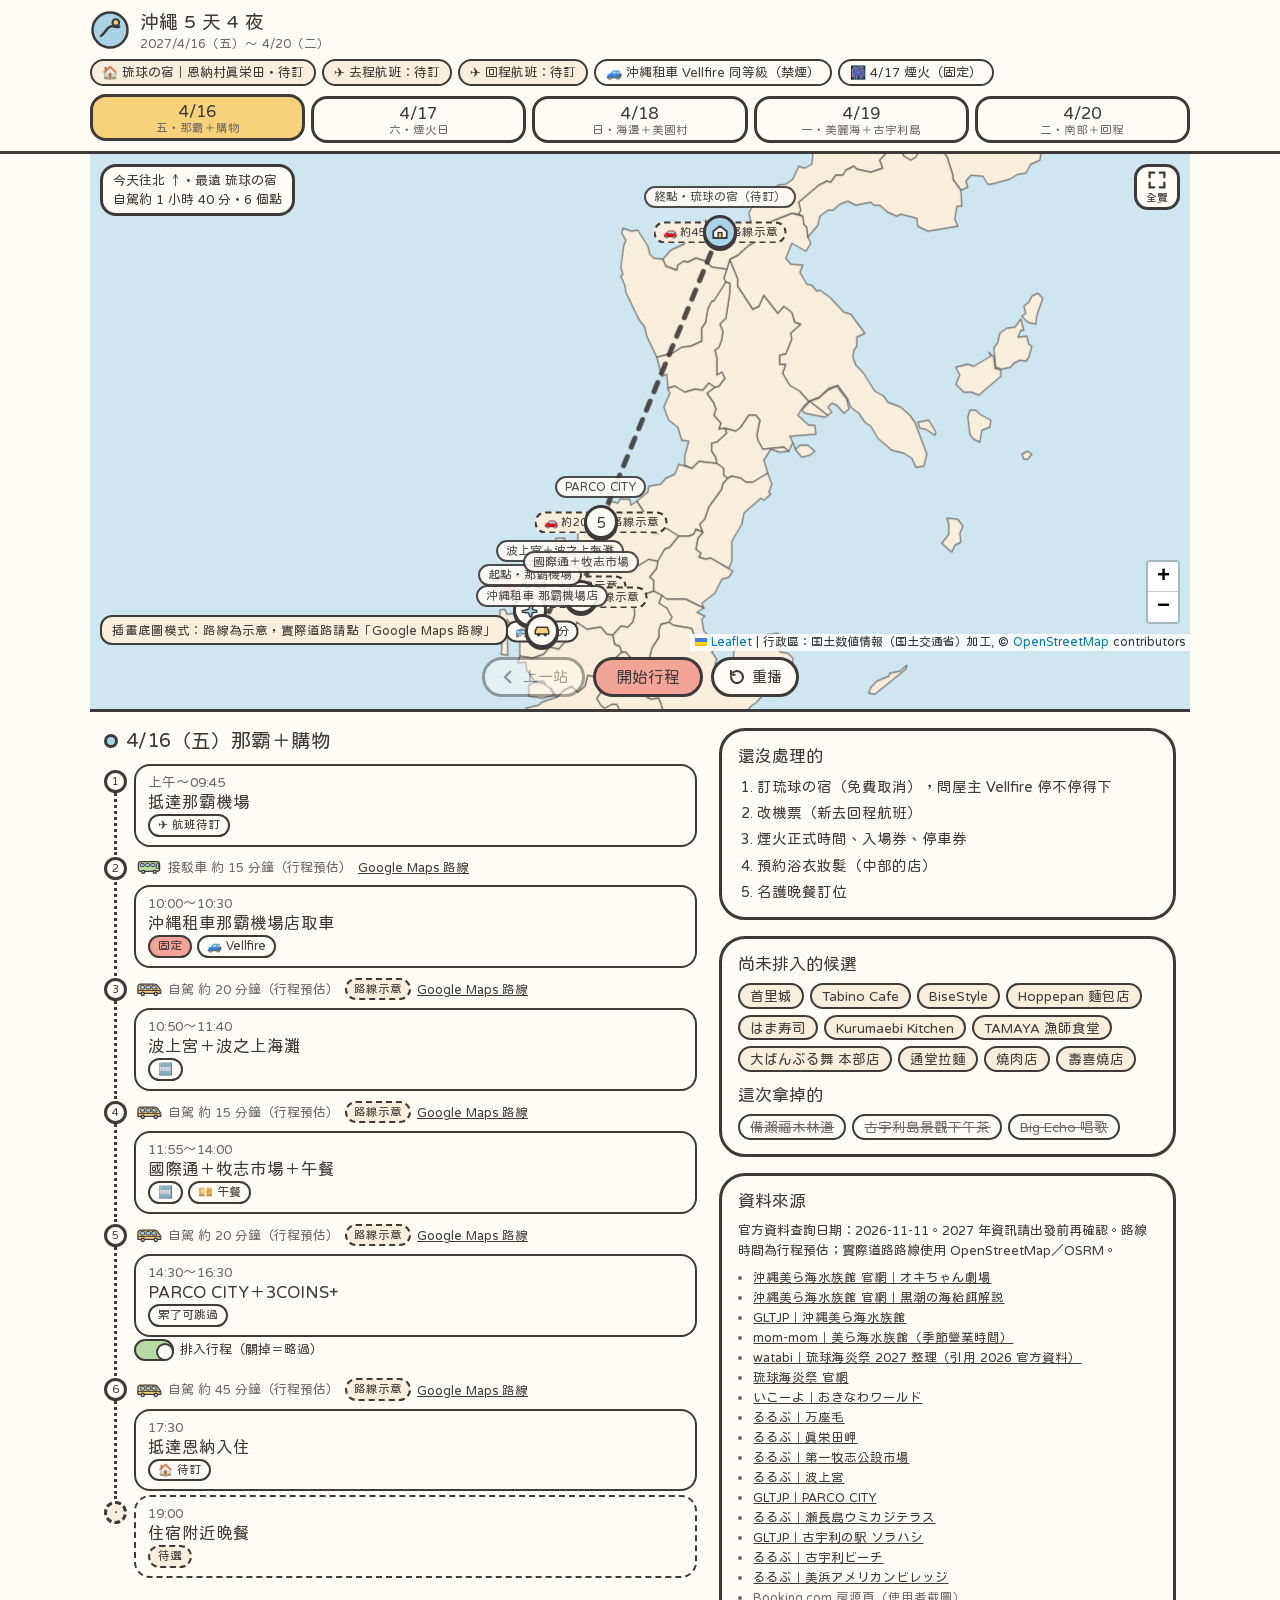
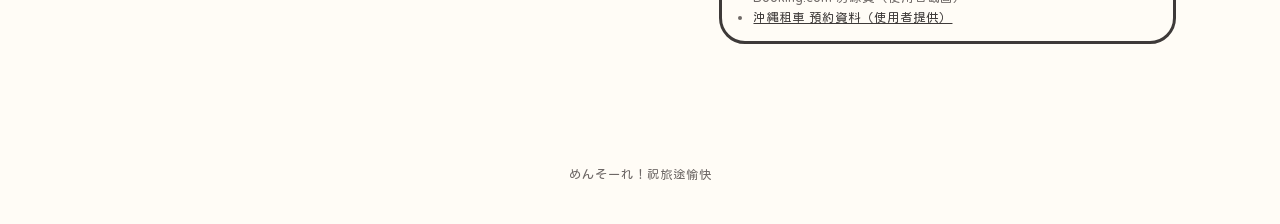
==== commit 509c6d3f: "Switch basemap to OpenStreetMap tiles Co-Authored-By: Claude Opus 5.5 <noreply@anthropic.com> Claude" ====
--- a/index.html
+++ b/index.html
@@ -1226,8 +1226,8 @@
 map.attributionControl.addAttribution('行政區：国土数値情報（国土交通省）加工');
 map.createPane('coast'); map.getPane('coast').style.zIndex=150;
 COAST.forEach(function(r){L.polygon(r,{pane:'coast',color:INK,weight:1.4,opacity:.6,fillColor:'#F7EEDD',fillOpacity:1,interactive:false}).addTo(map);});
-var tiles = L.tileLayer('https://{s}.basemaps.cartocdn.com/rastertiles/voyager/{z}/{x}/{y}{r}.png',{
-  subdomains:'abcd',maxZoom:19,attribution:'&copy; <a href="https://www.openstreetmap.org/copyright">OpenStreetMap</a> &copy; <a href="https://carto.com/">CARTO</a>'
+var tiles = L.tileLayer('https://tile.openstreetmap.org/{z}/{x}/{y}.png',{
+  maxZoom:19,attribution:'&copy; <a href="https://www.openstreetmap.org/copyright">OpenStreetMap</a> contributors'
 }).addTo(map);
 var tileErr=0,tileOk=0;
 tiles.on('tileerror',function(){tileErr++; if(tileErr>4&&tileOk===0) $('offline').style.display='block';});
